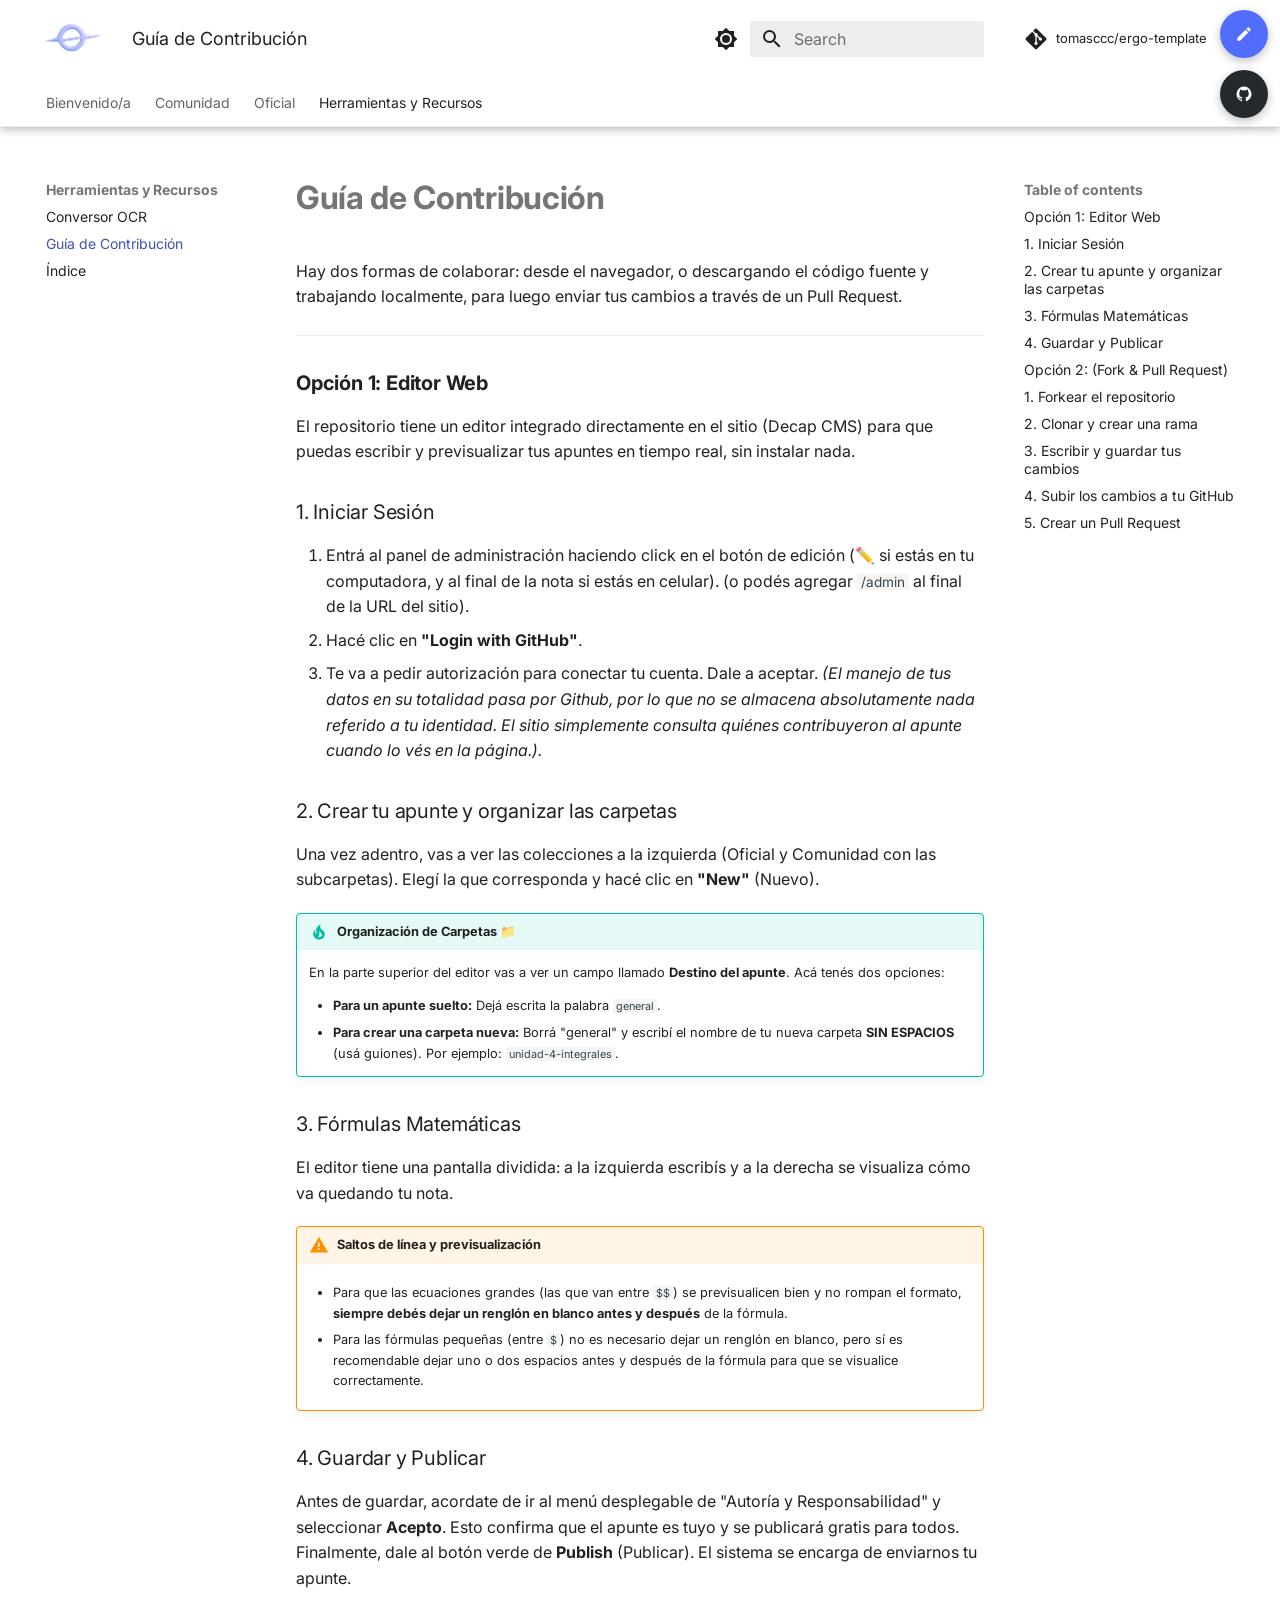
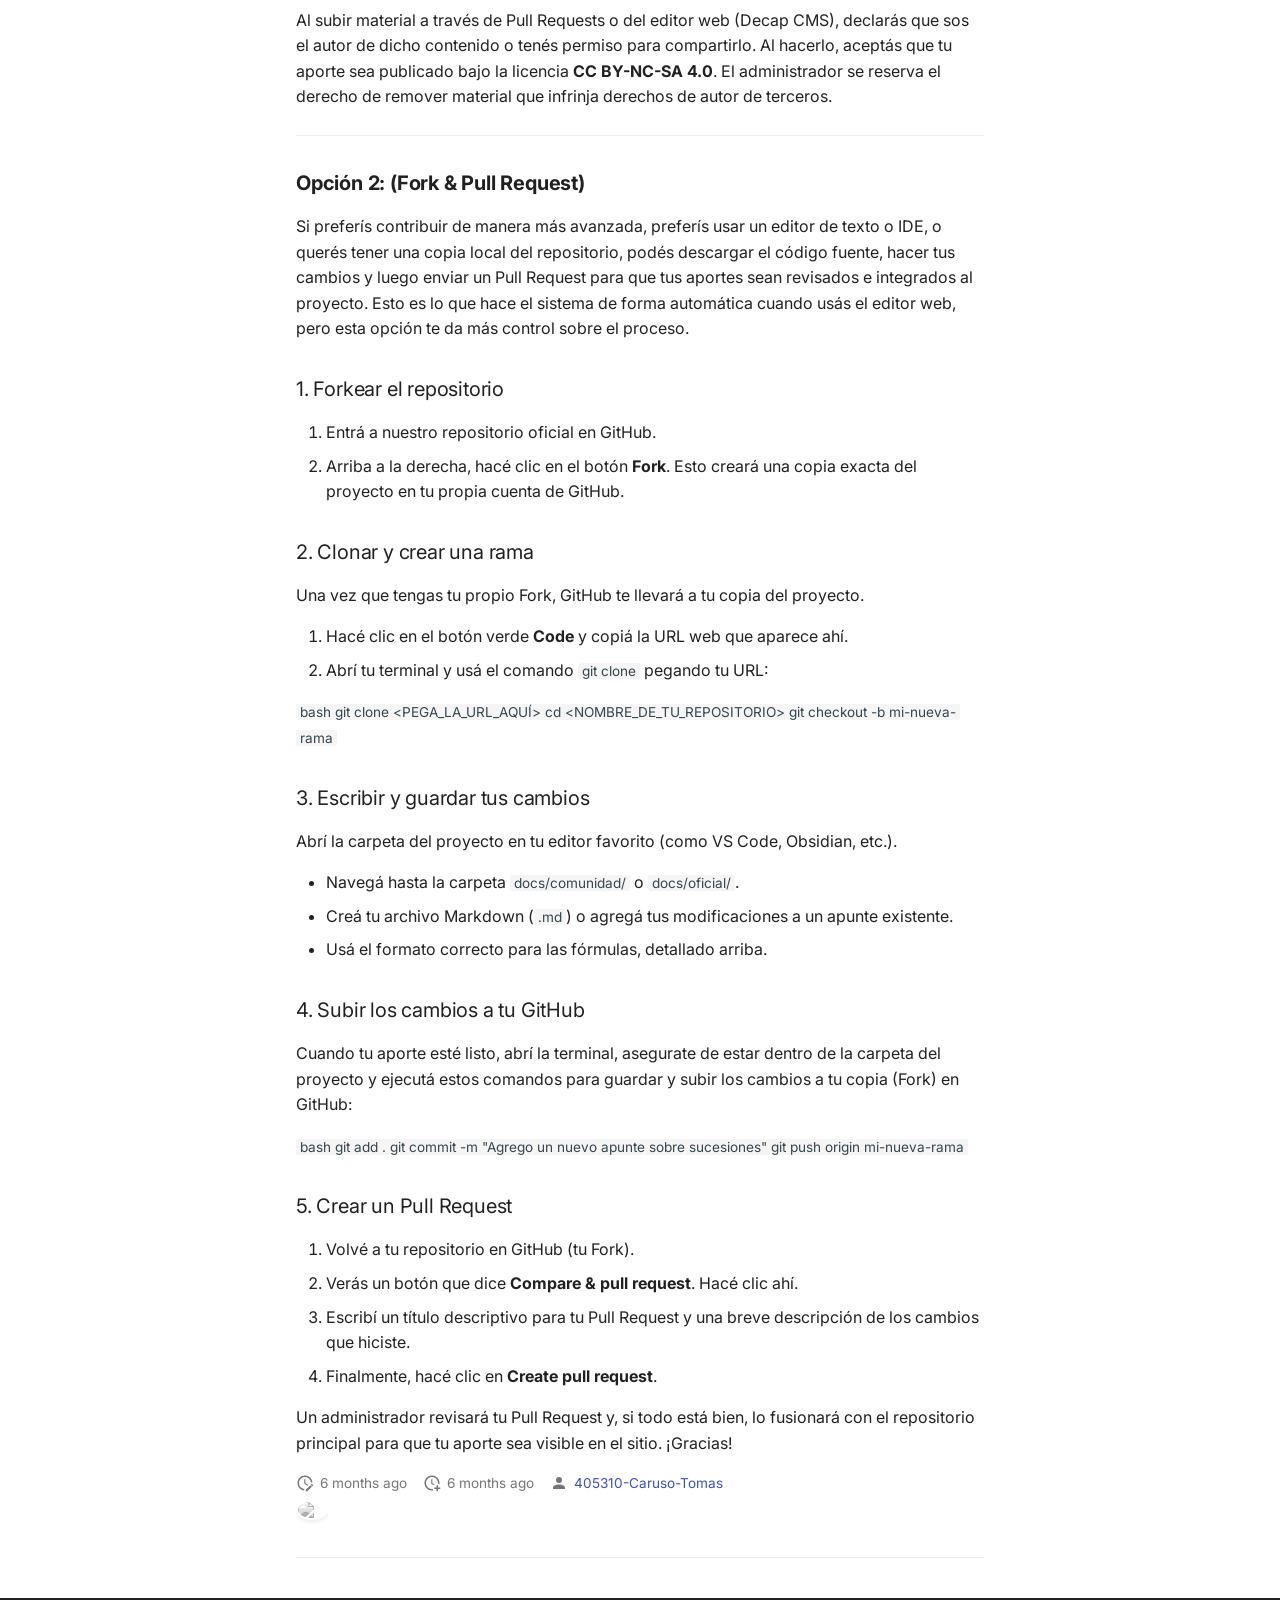
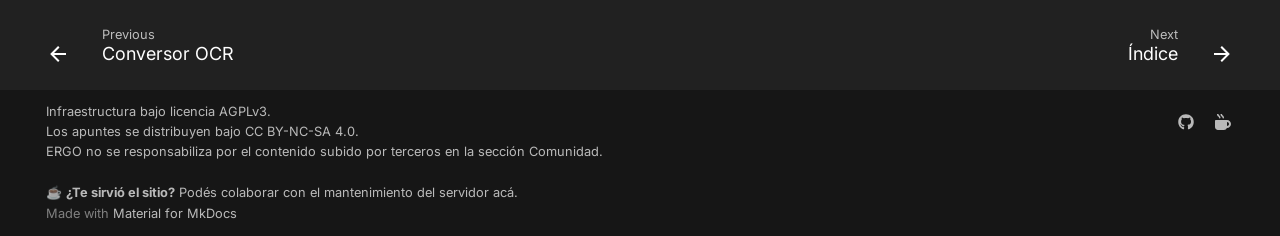
==== contribution-guide/index.html @ b160c149 "Initialize gh-pages" ====
<!doctype html>
<html lang="en" class="no-js">
  <head>
    
      <meta charset="utf-8">
      <meta name="viewport" content="width=device-width,initial-scale=1">
      
        <meta name="description" content="Sitio estático para notas colaborativas">
      
      
      
        <link rel="canonical" href="https://tomasccc.github.io/ergo-template/contribution-guide/">
      
      
        <link rel="prev" href="../ocr/">
      
      
        <link rel="next" href="../tags/">
      
      
        
      
      
      <link rel="icon" href="../assets/logo2.png">
      <meta name="generator" content="mkdocs-1.6.1, mkdocs-material-9.7.3">
    
    
      
        <title>Guía de Contribución - ERGO TEMPLATE</title>
      
    
    
      <link rel="stylesheet" href="../assets/stylesheets/main.484c7ddc.min.css">
      
        
        <link rel="stylesheet" href="../assets/stylesheets/palette.ab4e12ef.min.css">
      
      


    
    
      
    
    
      
        
        
        <link rel="preconnect" href="https://fonts.gstatic.com" crossorigin>
        <link rel="stylesheet" href="https://fonts.googleapis.com/css?family=Inter:300,300i,400,400i,700,700i%7CInter:400,400i,700,700i&display=fallback">
        <style>:root{--md-text-font:"Inter";--md-code-font:"Inter"}</style>
      
    
    
      <link rel="stylesheet" href="../css/timeago.css">
    
      <link rel="stylesheet" href="../stylesheets/extra.css">
    
    <script>__md_scope=new URL("..",location),__md_hash=e=>[...e].reduce(((e,_)=>(e<<5)-e+_.charCodeAt(0)),0),__md_get=(e,_=localStorage,t=__md_scope)=>JSON.parse(_.getItem(t.pathname+"."+e)),__md_set=(e,_,t=localStorage,a=__md_scope)=>{try{t.setItem(a.pathname+"."+e,JSON.stringify(_))}catch(e){}}</script>
    
      

    
    
  
<meta property="og:type" content="website" />
<meta property="og:title" content="Guía de Contribución - ERGO TEMPLATE" />
<meta property="og:description" content="Sitio estático para notas colaborativas" />
<meta property="og:image" content="https://tomasccc.github.io/ergo-template/assets/images/social/contribution-guide.png" />
<meta property="og:image:type" content="image/png" />
<meta property="og:image:width" content="1200" />
<meta property="og:image:height" content="630" />
<meta property="og:url" content="https://tomasccc.github.io/ergo-template/contribution-guide/" />
<meta property="twitter:card" content="summary_large_image" />
<meta property="twitter:title" content="Guía de Contribución - ERGO TEMPLATE" />
<meta property="twitter:description" content="Sitio estático para notas colaborativas" />
<meta property="twitter:image" content="https://tomasccc.github.io/ergo-template/assets/images/social/contribution-guide.png" />
</head>
  
  
    
    
      
    
    
    
    
    <body dir="ltr" data-md-color-scheme="default" data-md-color-primary="white" data-md-color-accent="indigo">
  
    
    <input class="md-toggle" data-md-toggle="drawer" type="checkbox" id="__drawer" autocomplete="off">
    <input class="md-toggle" data-md-toggle="search" type="checkbox" id="__search" autocomplete="off">
    <label class="md-overlay" for="__drawer"></label>
    <div data-md-component="skip">
      
        
        <a href="#guia-de-contribucion" class="md-skip">
          Skip to content
        </a>
      
    </div>
    <div data-md-component="announce">
      
    </div>
    
    
      

  

<header class="md-header md-header--shadow md-header--lifted" data-md-component="header">
  <nav class="md-header__inner md-grid" aria-label="Header">
    <a href=".." title="ERGO TEMPLATE" class="md-header__button md-logo" aria-label="ERGO TEMPLATE" data-md-component="logo">
      
  <img src="../assets/logo.png" alt="logo">

    </a>
    <label class="md-header__button md-icon" for="__drawer">
      
      <svg xmlns="http://www.w3.org/2000/svg" viewBox="0 0 24 24"><path d="M3 6h18v2H3zm0 5h18v2H3zm0 5h18v2H3z"/></svg>
    </label>
    <div class="md-header__title" data-md-component="header-title">
      <div class="md-header__ellipsis">
        <div class="md-header__topic">
          <span class="md-ellipsis">
            ERGO TEMPLATE
          </span>
        </div>
        <div class="md-header__topic" data-md-component="header-topic">
          <span class="md-ellipsis">
            
              Guía de Contribución
            
          </span>
        </div>
      </div>
    </div>
    
      
        <form class="md-header__option" data-md-component="palette">
  
    
    
    
    <input class="md-option" data-md-color-media="" data-md-color-scheme="default" data-md-color-primary="white" data-md-color-accent="indigo"  aria-label="Cambiar a modo oscuro"  type="radio" name="__palette" id="__palette_0">
    
      <label class="md-header__button md-icon" title="Cambiar a modo oscuro" for="__palette_1" hidden>
        <svg xmlns="http://www.w3.org/2000/svg" viewBox="0 0 24 24"><path d="M12 8a4 4 0 0 0-4 4 4 4 0 0 0 4 4 4 4 0 0 0 4-4 4 4 0 0 0-4-4m0 10a6 6 0 0 1-6-6 6 6 0 0 1 6-6 6 6 0 0 1 6 6 6 6 0 0 1-6 6m8-9.31V4h-4.69L12 .69 8.69 4H4v4.69L.69 12 4 15.31V20h4.69L12 23.31 15.31 20H20v-4.69L23.31 12z"/></svg>
      </label>
    
  
    
    
    
    <input class="md-option" data-md-color-media="" data-md-color-scheme="slate" data-md-color-primary="black" data-md-color-accent="light-green"  aria-label="Cambiar a modo claro"  type="radio" name="__palette" id="__palette_1">
    
      <label class="md-header__button md-icon" title="Cambiar a modo claro" for="__palette_0" hidden>
        <svg xmlns="http://www.w3.org/2000/svg" viewBox="0 0 24 24"><path d="M12 18c-.89 0-1.74-.2-2.5-.55C11.56 16.5 13 14.42 13 12s-1.44-4.5-3.5-5.45C10.26 6.2 11.11 6 12 6a6 6 0 0 1 6 6 6 6 0 0 1-6 6m8-9.31V4h-4.69L12 .69 8.69 4H4v4.69L.69 12 4 15.31V20h4.69L12 23.31 15.31 20H20v-4.69L23.31 12z"/></svg>
      </label>
    
  
</form>
      
    
    
      <script>var palette=__md_get("__palette");if(palette&&palette.color){if("(prefers-color-scheme)"===palette.color.media){var media=matchMedia("(prefers-color-scheme: light)"),input=document.querySelector(media.matches?"[data-md-color-media='(prefers-color-scheme: light)']":"[data-md-color-media='(prefers-color-scheme: dark)']");palette.color.media=input.getAttribute("data-md-color-media"),palette.color.scheme=input.getAttribute("data-md-color-scheme"),palette.color.primary=input.getAttribute("data-md-color-primary"),palette.color.accent=input.getAttribute("data-md-color-accent")}for(var[key,value]of Object.entries(palette.color))document.body.setAttribute("data-md-color-"+key,value)}</script>
    
    
    
      
      
        <label class="md-header__button md-icon" for="__search">
          
          <svg xmlns="http://www.w3.org/2000/svg" viewBox="0 0 24 24"><path d="M9.5 3A6.5 6.5 0 0 1 16 9.5c0 1.61-.59 3.09-1.56 4.23l.27.27h.79l5 5-1.5 1.5-5-5v-.79l-.27-.27A6.52 6.52 0 0 1 9.5 16 6.5 6.5 0 0 1 3 9.5 6.5 6.5 0 0 1 9.5 3m0 2C7 5 5 7 5 9.5S7 14 9.5 14 14 12 14 9.5 12 5 9.5 5"/></svg>
        </label>
        <div class="md-search" data-md-component="search" role="dialog">
  <label class="md-search__overlay" for="__search"></label>
  <div class="md-search__inner" role="search">
    <form class="md-search__form" name="search">
      <input type="text" class="md-search__input" name="query" aria-label="Search" placeholder="Search" autocapitalize="off" autocorrect="off" autocomplete="off" spellcheck="false" data-md-component="search-query" required>
      <label class="md-search__icon md-icon" for="__search">
        
        <svg xmlns="http://www.w3.org/2000/svg" viewBox="0 0 24 24"><path d="M9.5 3A6.5 6.5 0 0 1 16 9.5c0 1.61-.59 3.09-1.56 4.23l.27.27h.79l5 5-1.5 1.5-5-5v-.79l-.27-.27A6.52 6.52 0 0 1 9.5 16 6.5 6.5 0 0 1 3 9.5 6.5 6.5 0 0 1 9.5 3m0 2C7 5 5 7 5 9.5S7 14 9.5 14 14 12 14 9.5 12 5 9.5 5"/></svg>
        
        <svg xmlns="http://www.w3.org/2000/svg" viewBox="0 0 24 24"><path d="M20 11v2H8l5.5 5.5-1.42 1.42L4.16 12l7.92-7.92L13.5 5.5 8 11z"/></svg>
      </label>
      <nav class="md-search__options" aria-label="Search">
        
          <a href="javascript:void(0)" class="md-search__icon md-icon" title="Share" aria-label="Share" data-clipboard data-clipboard-text="" data-md-component="search-share" tabindex="-1">
            
            <svg xmlns="http://www.w3.org/2000/svg" viewBox="0 0 24 24"><path d="M18 16.08c-.76 0-1.44.3-1.96.77L8.91 12.7c.05-.23.09-.46.09-.7s-.04-.47-.09-.7l7.05-4.11c.54.5 1.25.81 2.04.81a3 3 0 0 0 3-3 3 3 0 0 0-3-3 3 3 0 0 0-3 3c0 .24.04.47.09.7L8.04 9.81C7.5 9.31 6.79 9 6 9a3 3 0 0 0-3 3 3 3 0 0 0 3 3c.79 0 1.5-.31 2.04-.81l7.12 4.15c-.05.21-.08.43-.08.66 0 1.61 1.31 2.91 2.92 2.91s2.92-1.3 2.92-2.91A2.92 2.92 0 0 0 18 16.08"/></svg>
          </a>
        
        <button type="reset" class="md-search__icon md-icon" title="Clear" aria-label="Clear" tabindex="-1">
          
          <svg xmlns="http://www.w3.org/2000/svg" viewBox="0 0 24 24"><path d="M19 6.41 17.59 5 12 10.59 6.41 5 5 6.41 10.59 12 5 17.59 6.41 19 12 13.41 17.59 19 19 17.59 13.41 12z"/></svg>
        </button>
      </nav>
      
        <div class="md-search__suggest" data-md-component="search-suggest"></div>
      
    </form>
    <div class="md-search__output">
      <div class="md-search__scrollwrap" tabindex="0" data-md-scrollfix>
        <div class="md-search-result" data-md-component="search-result">
          <div class="md-search-result__meta">
            Initializing search
          </div>
          <ol class="md-search-result__list" role="presentation"></ol>
        </div>
      </div>
    </div>
  </div>
</div>
      
    
    
      <div class="md-header__source">
        <a href="https://github.com/tomasccc/ergo-template" title="Go to repository" class="md-source" data-md-component="source">
  <div class="md-source__icon md-icon">
    
    <svg xmlns="http://www.w3.org/2000/svg" viewBox="0 0 448 512"><!--! Font Awesome Free 7.1.0 by @fontawesome - https://fontawesome.com License - https://fontawesome.com/license/free (Icons: CC BY 4.0, Fonts: SIL OFL 1.1, Code: MIT License) Copyright 2025 Fonticons, Inc.--><path d="M439.6 236.1 244 40.5c-5.4-5.5-12.8-8.5-20.4-8.5s-15 3-20.4 8.4L162.5 81l51.5 51.5c27.1-9.1 52.7 16.8 43.4 43.7l49.7 49.7c34.2-11.8 61.2 31 35.5 56.7-26.5 26.5-70.2-2.9-56-37.3L240.3 199v121.9c25.3 12.5 22.3 41.8 9.1 55-6.4 6.4-15.2 10.1-24.3 10.1s-17.8-3.6-24.3-10.1c-17.6-17.6-11.1-46.9 11.2-56v-123c-20.8-8.5-24.6-30.7-18.6-45L142.6 101 8.5 235.1C3 240.6 0 247.9 0 255.5s3 15 8.5 20.4l195.6 195.7c5.4 5.4 12.7 8.4 20.4 8.4s15-3 20.4-8.4l194.7-194.7c5.4-5.4 8.4-12.8 8.4-20.4s-3-15-8.4-20.4"/></svg>
  </div>
  <div class="md-source__repository">
    tomasccc/ergo-template
  </div>
</a>
      </div>
    
  </nav>
  
    
      
<nav class="md-tabs" aria-label="Tabs" data-md-component="tabs">
  <div class="md-grid">
    <ul class="md-tabs__list">
      
        
  
  
  
  
    <li class="md-tabs__item">
      <a href=".." class="md-tabs__link">
        
  
  
    
  
  Bienvenido/a

      </a>
    </li>
  

      
        
  
  
  
  
    
    
      <li class="md-tabs__item">
        <a href="../comunidad/hola/" class="md-tabs__link">
          
  
  
    
  
  Comunidad

        </a>
      </li>
    
  

      
        
  
  
  
  
    
    
      <li class="md-tabs__item">
        <a href="../oficial/hola/" class="md-tabs__link">
          
  
  
    
  
  Oficial

        </a>
      </li>
    
  

      
        
  
  
  
    
  
  
    
    
      <li class="md-tabs__item md-tabs__item--active">
        <a href="../ocr/" class="md-tabs__link">
          
  
  
    
  
  Herramientas y Recursos

        </a>
      </li>
    
  

      
    </ul>
  </div>
</nav>
    
  
</header>
    
    <div class="md-container" data-md-component="container">
      
      
        
      
      <main class="md-main" data-md-component="main">
        <div class="md-main__inner md-grid">
          
            
              
              <div class="md-sidebar md-sidebar--primary" data-md-component="sidebar" data-md-type="navigation" >
                <div class="md-sidebar__scrollwrap">
                  <div class="md-sidebar__inner">
                    


  


<nav class="md-nav md-nav--primary md-nav--lifted" aria-label="Navigation" data-md-level="0">
  <label class="md-nav__title" for="__drawer">
    <a href=".." title="ERGO TEMPLATE" class="md-nav__button md-logo" aria-label="ERGO TEMPLATE" data-md-component="logo">
      
  <img src="../assets/logo.png" alt="logo">

    </a>
    ERGO TEMPLATE
  </label>
  
    <div class="md-nav__source">
      <a href="https://github.com/tomasccc/ergo-template" title="Go to repository" class="md-source" data-md-component="source">
  <div class="md-source__icon md-icon">
    
    <svg xmlns="http://www.w3.org/2000/svg" viewBox="0 0 448 512"><!--! Font Awesome Free 7.1.0 by @fontawesome - https://fontawesome.com License - https://fontawesome.com/license/free (Icons: CC BY 4.0, Fonts: SIL OFL 1.1, Code: MIT License) Copyright 2025 Fonticons, Inc.--><path d="M439.6 236.1 244 40.5c-5.4-5.5-12.8-8.5-20.4-8.5s-15 3-20.4 8.4L162.5 81l51.5 51.5c27.1-9.1 52.7 16.8 43.4 43.7l49.7 49.7c34.2-11.8 61.2 31 35.5 56.7-26.5 26.5-70.2-2.9-56-37.3L240.3 199v121.9c25.3 12.5 22.3 41.8 9.1 55-6.4 6.4-15.2 10.1-24.3 10.1s-17.8-3.6-24.3-10.1c-17.6-17.6-11.1-46.9 11.2-56v-123c-20.8-8.5-24.6-30.7-18.6-45L142.6 101 8.5 235.1C3 240.6 0 247.9 0 255.5s3 15 8.5 20.4l195.6 195.7c5.4 5.4 12.7 8.4 20.4 8.4s15-3 20.4-8.4l194.7-194.7c5.4-5.4 8.4-12.8 8.4-20.4s-3-15-8.4-20.4"/></svg>
  </div>
  <div class="md-source__repository">
    tomasccc/ergo-template
  </div>
</a>
    </div>
  
  <ul class="md-nav__list" data-md-scrollfix>
    
      
      
  
  
  
  
    <li class="md-nav__item">
      <a href=".." class="md-nav__link">
        
  
  
  <span class="md-ellipsis">
    
  
    Bienvenido/a
  

    
  </span>
  
  

      </a>
    </li>
  

    
      
      
  
  
  
  
    
    
      
        
      
    
    
    
      
      
        
      
    
    
    <li class="md-nav__item md-nav__item--nested">
      
        
        
        <input class="md-nav__toggle md-toggle " type="checkbox" id="__nav_2" >
        
          
          <label class="md-nav__link" for="__nav_2" id="__nav_2_label" tabindex="0">
            
  
  
  <span class="md-ellipsis">
    
  
    Comunidad
  

    
  </span>
  
  

            <span class="md-nav__icon md-icon"></span>
          </label>
        
        <nav class="md-nav" data-md-level="1" aria-labelledby="__nav_2_label" aria-expanded="false">
          <label class="md-nav__title" for="__nav_2">
            <span class="md-nav__icon md-icon"></span>
            
  
    Comunidad
  

          </label>
          <ul class="md-nav__list" data-md-scrollfix>
            
              
                
  
  
  
  
    <li class="md-nav__item">
      <a href="../comunidad/hola/" class="md-nav__link">
        
  
  
  <span class="md-ellipsis">
    
  
    hola
  

    
  </span>
  
  

      </a>
    </li>
  

              
            
          </ul>
        </nav>
      
    </li>
  

    
      
      
  
  
  
  
    
    
      
        
      
    
    
    
      
      
        
      
    
    
    <li class="md-nav__item md-nav__item--nested">
      
        
        
        <input class="md-nav__toggle md-toggle " type="checkbox" id="__nav_3" >
        
          
          <label class="md-nav__link" for="__nav_3" id="__nav_3_label" tabindex="0">
            
  
  
  <span class="md-ellipsis">
    
  
    Oficial
  

    
  </span>
  
  

            <span class="md-nav__icon md-icon"></span>
          </label>
        
        <nav class="md-nav" data-md-level="1" aria-labelledby="__nav_3_label" aria-expanded="false">
          <label class="md-nav__title" for="__nav_3">
            <span class="md-nav__icon md-icon"></span>
            
  
    Oficial
  

          </label>
          <ul class="md-nav__list" data-md-scrollfix>
            
              
                
  
  
  
  
    <li class="md-nav__item">
      <a href="../oficial/hola/" class="md-nav__link">
        
  
  
  <span class="md-ellipsis">
    
  
    Hola
  

    
  </span>
  
  

      </a>
    </li>
  

              
            
          </ul>
        </nav>
      
    </li>
  

    
      
      
  
  
    
  
  
  
    
    
      
        
      
        
      
        
      
    
    
    
      
        
        
      
      
        
      
    
    
    <li class="md-nav__item md-nav__item--active md-nav__item--section md-nav__item--nested">
      
        
        
        <input class="md-nav__toggle md-toggle " type="checkbox" id="__nav_4" checked>
        
          
          <label class="md-nav__link" for="__nav_4" id="__nav_4_label" tabindex="">
            
  
  
  <span class="md-ellipsis">
    
  
    Herramientas y Recursos
  

    
  </span>
  
  

            <span class="md-nav__icon md-icon"></span>
          </label>
        
        <nav class="md-nav" data-md-level="1" aria-labelledby="__nav_4_label" aria-expanded="true">
          <label class="md-nav__title" for="__nav_4">
            <span class="md-nav__icon md-icon"></span>
            
  
    Herramientas y Recursos
  

          </label>
          <ul class="md-nav__list" data-md-scrollfix>
            
              
                
  
  
  
  
    <li class="md-nav__item">
      <a href="../ocr/" class="md-nav__link">
        
  
  
  <span class="md-ellipsis">
    
  
    Conversor OCR
  

    
  </span>
  
  

      </a>
    </li>
  

              
            
              
                
  
  
    
  
  
  
    <li class="md-nav__item md-nav__item--active">
      
      <input class="md-nav__toggle md-toggle" type="checkbox" id="__toc">
      
      
        
      
      
        <label class="md-nav__link md-nav__link--active" for="__toc">
          
  
  
  <span class="md-ellipsis">
    
  
    Guía de Contribución
  

    
  </span>
  
  

          <span class="md-nav__icon md-icon"></span>
        </label>
      
      <a href="./" class="md-nav__link md-nav__link--active">
        
  
  
  <span class="md-ellipsis">
    
  
    Guía de Contribución
  

    
  </span>
  
  

      </a>
      
        

<nav class="md-nav md-nav--secondary" aria-label="Table of contents">
  
  
  
    
  
  
    <label class="md-nav__title" for="__toc">
      <span class="md-nav__icon md-icon"></span>
      Table of contents
    </label>
    <ul class="md-nav__list" data-md-component="toc" data-md-scrollfix>
      
        <li class="md-nav__item">
  <a href="#opcion-1-editor-web" class="md-nav__link">
    <span class="md-ellipsis">
      
        Opción 1: Editor Web
      
    </span>
  </a>
  
</li>
      
        <li class="md-nav__item">
  <a href="#1-iniciar-sesion" class="md-nav__link">
    <span class="md-ellipsis">
      
        1. Iniciar Sesión
      
    </span>
  </a>
  
</li>
      
        <li class="md-nav__item">
  <a href="#2-crear-tu-apunte-y-organizar-las-carpetas" class="md-nav__link">
    <span class="md-ellipsis">
      
        2. Crear tu apunte y organizar las carpetas
      
    </span>
  </a>
  
</li>
      
        <li class="md-nav__item">
  <a href="#3-formulas-matematicas" class="md-nav__link">
    <span class="md-ellipsis">
      
        3. Fórmulas Matemáticas
      
    </span>
  </a>
  
</li>
      
        <li class="md-nav__item">
  <a href="#4-guardar-y-publicar" class="md-nav__link">
    <span class="md-ellipsis">
      
        4. Guardar y Publicar
      
    </span>
  </a>
  
</li>
      
        <li class="md-nav__item">
  <a href="#opcion-2-fork-pull-request" class="md-nav__link">
    <span class="md-ellipsis">
      
        Opción 2: (Fork &amp; Pull Request)
      
    </span>
  </a>
  
</li>
      
        <li class="md-nav__item">
  <a href="#1-forkear-el-repositorio" class="md-nav__link">
    <span class="md-ellipsis">
      
        1. Forkear el repositorio
      
    </span>
  </a>
  
</li>
      
        <li class="md-nav__item">
  <a href="#2-clonar-y-crear-una-rama" class="md-nav__link">
    <span class="md-ellipsis">
      
        2. Clonar y crear una rama
      
    </span>
  </a>
  
</li>
      
        <li class="md-nav__item">
  <a href="#3-escribir-y-guardar-tus-cambios" class="md-nav__link">
    <span class="md-ellipsis">
      
        3. Escribir y guardar tus cambios
      
    </span>
  </a>
  
</li>
      
        <li class="md-nav__item">
  <a href="#4-subir-los-cambios-a-tu-github" class="md-nav__link">
    <span class="md-ellipsis">
      
        4. Subir los cambios a tu GitHub
      
    </span>
  </a>
  
</li>
      
        <li class="md-nav__item">
  <a href="#5-crear-un-pull-request" class="md-nav__link">
    <span class="md-ellipsis">
      
        5. Crear un Pull Request
      
    </span>
  </a>
  
</li>
      
    </ul>
  
</nav>
      
    </li>
  

              
            
              
                
  
  
  
  
    <li class="md-nav__item">
      <a href="../tags/" class="md-nav__link">
        
  
  
  <span class="md-ellipsis">
    
  
    Índice
  

    
  </span>
  
  

      </a>
    </li>
  

              
            
          </ul>
        </nav>
      
    </li>
  

    
  </ul>
</nav>
                  </div>
                </div>
              </div>
            
            
              
              <div class="md-sidebar md-sidebar--secondary" data-md-component="sidebar" data-md-type="toc" >
                <div class="md-sidebar__scrollwrap">
                  <div class="md-sidebar__inner">
                    

<nav class="md-nav md-nav--secondary" aria-label="Table of contents">
  
  
  
    
  
  
    <label class="md-nav__title" for="__toc">
      <span class="md-nav__icon md-icon"></span>
      Table of contents
    </label>
    <ul class="md-nav__list" data-md-component="toc" data-md-scrollfix>
      
        <li class="md-nav__item">
  <a href="#opcion-1-editor-web" class="md-nav__link">
    <span class="md-ellipsis">
      
        Opción 1: Editor Web
      
    </span>
  </a>
  
</li>
      
        <li class="md-nav__item">
  <a href="#1-iniciar-sesion" class="md-nav__link">
    <span class="md-ellipsis">
      
        1. Iniciar Sesión
      
    </span>
  </a>
  
</li>
      
        <li class="md-nav__item">
  <a href="#2-crear-tu-apunte-y-organizar-las-carpetas" class="md-nav__link">
    <span class="md-ellipsis">
      
        2. Crear tu apunte y organizar las carpetas
      
    </span>
  </a>
  
</li>
      
        <li class="md-nav__item">
  <a href="#3-formulas-matematicas" class="md-nav__link">
    <span class="md-ellipsis">
      
        3. Fórmulas Matemáticas
      
    </span>
  </a>
  
</li>
      
        <li class="md-nav__item">
  <a href="#4-guardar-y-publicar" class="md-nav__link">
    <span class="md-ellipsis">
      
        4. Guardar y Publicar
      
    </span>
  </a>
  
</li>
      
        <li class="md-nav__item">
  <a href="#opcion-2-fork-pull-request" class="md-nav__link">
    <span class="md-ellipsis">
      
        Opción 2: (Fork &amp; Pull Request)
      
    </span>
  </a>
  
</li>
      
        <li class="md-nav__item">
  <a href="#1-forkear-el-repositorio" class="md-nav__link">
    <span class="md-ellipsis">
      
        1. Forkear el repositorio
      
    </span>
  </a>
  
</li>
      
        <li class="md-nav__item">
  <a href="#2-clonar-y-crear-una-rama" class="md-nav__link">
    <span class="md-ellipsis">
      
        2. Clonar y crear una rama
      
    </span>
  </a>
  
</li>
      
        <li class="md-nav__item">
  <a href="#3-escribir-y-guardar-tus-cambios" class="md-nav__link">
    <span class="md-ellipsis">
      
        3. Escribir y guardar tus cambios
      
    </span>
  </a>
  
</li>
      
        <li class="md-nav__item">
  <a href="#4-subir-los-cambios-a-tu-github" class="md-nav__link">
    <span class="md-ellipsis">
      
        4. Subir los cambios a tu GitHub
      
    </span>
  </a>
  
</li>
      
        <li class="md-nav__item">
  <a href="#5-crear-un-pull-request" class="md-nav__link">
    <span class="md-ellipsis">
      
        5. Crear un Pull Request
      
    </span>
  </a>
  
</li>
      
    </ul>
  
</nav>
                  </div>
                </div>
              </div>
            
          
          
            <div class="md-content" data-md-component="content">
              
              <article class="md-content__inner md-typeset">
                

                  


  
  


<h1 id="guia-de-contribucion"><strong>Guía de Contribución</strong><a class="headerlink" href="#guia-de-contribucion" title="Permanent link">&para;</a></h1>
<p>Hay dos formas de colaborar: desde el navegador, o descargando el código fuente y trabajando localmente, para luego enviar tus cambios a través de un Pull Request.</p>
<hr />
<h3 id="opcion-1-editor-web"><strong>Opción 1: Editor Web</strong><a class="headerlink" href="#opcion-1-editor-web" title="Permanent link">&para;</a></h3>
<p>El repositorio tiene un editor integrado directamente en el sitio (Decap CMS) para que puedas escribir y previsualizar tus apuntes en tiempo real, sin instalar nada.</p>
<h3 id="1-iniciar-sesion">1. Iniciar Sesión<a class="headerlink" href="#1-iniciar-sesion" title="Permanent link">&para;</a></h3>
<ol>
<li>Entrá al panel de administración haciendo click en el botón de edición (✏️ si estás en tu computadora, y al final de la nota si estás en celular). (o podés agregar <code>/admin</code> al final de la URL del sitio).</li>
<li>Hacé clic en <strong>"Login with GitHub"</strong>. </li>
<li>Te va a pedir autorización para conectar tu cuenta. Dale a aceptar. <em>(El manejo de tus datos en su totalidad pasa por Github, por lo que no se almacena absolutamente nada referido a tu identidad. El sitio simplemente consulta quiénes contribuyeron al apunte cuando lo vés en la página.).</em></li>
</ol>
<h3 id="2-crear-tu-apunte-y-organizar-las-carpetas">2. Crear tu apunte y organizar las carpetas<a class="headerlink" href="#2-crear-tu-apunte-y-organizar-las-carpetas" title="Permanent link">&para;</a></h3>
<p>Una vez adentro, vas a ver las colecciones a la izquierda (Oficial y Comunidad con las subcarpetas). Elegí la que corresponda y hacé clic en <strong>"New"</strong> (Nuevo).</p>
<div class="admonition tip">
<p class="admonition-title">Organización de Carpetas 📁</p>
<p>En la parte superior del editor vas a ver un campo llamado <strong>Destino del apunte</strong>. Acá tenés dos opciones:</p>
<ul>
<li><strong>Para un apunte suelto:</strong> Dejá escrita la palabra <code>general</code>.</li>
<li><strong>Para crear una carpeta nueva:</strong> Borrá "general" y escribí el nombre de tu nueva carpeta <strong>SIN ESPACIOS</strong> (usá guiones). Por ejemplo: <code>unidad-4-integrales</code>.</li>
</ul>
</div>
<h3 id="3-formulas-matematicas">3. Fórmulas Matemáticas<a class="headerlink" href="#3-formulas-matematicas" title="Permanent link">&para;</a></h3>
<p>El editor tiene una pantalla dividida: a la izquierda escribís y a la derecha se visualiza cómo va quedando tu nota. </p>
<div class="admonition warning">
<p class="admonition-title">Saltos de línea y previsualización</p>
<ul>
<li>
<p>Para que las ecuaciones grandes (las que van entre <code>$$</code>) se previsualicen bien y no rompan el formato, <strong>siempre debés dejar un renglón en blanco antes y después</strong> de la fórmula.</p>
</li>
<li>
<p>Para las fórmulas pequeñas (entre <code>$</code>) no es necesario dejar un renglón en blanco, pero sí es recomendable dejar uno o dos espacios antes y después de la fórmula para que se visualice correctamente.</p>
</li>
</ul>
</div>
<h3 id="4-guardar-y-publicar">4. Guardar y Publicar<a class="headerlink" href="#4-guardar-y-publicar" title="Permanent link">&para;</a></h3>
<p>Antes de guardar, acordate de ir al menú desplegable de "Autoría y Responsabilidad" y seleccionar <strong>Acepto</strong>. Esto confirma que el apunte es tuyo y se publicará gratis para todos. Finalmente, dale al botón verde de <strong>Publish</strong> (Publicar). El sistema se encarga de enviarnos tu apunte.</p>
<p>Al subir material a través de Pull Requests o del editor web (Decap CMS), declarás que sos el autor de dicho contenido o tenés permiso para compartirlo. Al hacerlo, aceptás que tu aporte sea publicado bajo la licencia <strong>CC BY-NC-SA 4.0</strong>. El administrador se reserva el derecho de remover material que infrinja derechos de autor de terceros.</p>
<hr />
<h3 id="opcion-2-fork-pull-request"><strong>Opción 2: (Fork &amp; Pull Request)</strong><a class="headerlink" href="#opcion-2-fork-pull-request" title="Permanent link">&para;</a></h3>
<p>Si preferís contribuir de manera más avanzada, preferís usar un editor de texto o IDE, o querés tener una copia local del repositorio, podés descargar el código fuente, hacer tus cambios y luego enviar un Pull Request para que tus aportes sean revisados e integrados al proyecto. Esto es lo que hace el sistema de forma automática cuando usás el editor web, pero esta opción te da más control sobre el proceso.</p>
<h3 id="1-forkear-el-repositorio">1. Forkear el repositorio<a class="headerlink" href="#1-forkear-el-repositorio" title="Permanent link">&para;</a></h3>
<ol>
<li>Entrá a nuestro repositorio oficial en GitHub.</li>
<li>Arriba a la derecha, hacé clic en el botón <strong>Fork</strong>. Esto creará una copia exacta del proyecto en tu propia cuenta de GitHub.</li>
</ol>
<h3 id="2-clonar-y-crear-una-rama">2. Clonar y crear una rama<a class="headerlink" href="#2-clonar-y-crear-una-rama" title="Permanent link">&para;</a></h3>
<p>Una vez que tengas tu propio Fork, GitHub te llevará a tu copia del proyecto. </p>
<ol>
<li>Hacé clic en el botón verde <strong>Code</strong> y copiá la URL web que aparece ahí.</li>
<li>Abrí tu terminal y usá el comando <code>git clone</code> pegando tu URL:</li>
</ol>
<p><code>bash
git clone &lt;PEGA_LA_URL_AQUÍ&gt;
cd &lt;NOMBRE_DE_TU_REPOSITORIO&gt;
git checkout -b mi-nueva-rama</code></p>
<h3 id="3-escribir-y-guardar-tus-cambios">3. Escribir y guardar tus cambios<a class="headerlink" href="#3-escribir-y-guardar-tus-cambios" title="Permanent link">&para;</a></h3>
<p>Abrí la carpeta del proyecto en tu editor favorito (como VS Code, Obsidian, etc.).</p>
<ul>
<li>Navegá hasta la carpeta <code>docs/comunidad/</code> o <code>docs/oficial/</code>.</li>
<li>Creá tu archivo Markdown (<code>.md</code>) o agregá tus modificaciones a un apunte existente.</li>
<li>Usá el formato correcto para las fórmulas, detallado arriba.</li>
</ul>
<h3 id="4-subir-los-cambios-a-tu-github">4. Subir los cambios a tu GitHub<a class="headerlink" href="#4-subir-los-cambios-a-tu-github" title="Permanent link">&para;</a></h3>
<p>Cuando tu aporte esté listo, abrí la terminal, asegurate de estar dentro de la carpeta del proyecto y ejecutá estos comandos para guardar y subir los cambios a tu copia (Fork) en GitHub:</p>
<p><code>bash
git add .
git commit -m "Agrego un nuevo apunte sobre sucesiones"
git push origin mi-nueva-rama</code></p>
<h3 id="5-crear-un-pull-request">5. Crear un Pull Request<a class="headerlink" href="#5-crear-un-pull-request" title="Permanent link">&para;</a></h3>
<ol>
<li>Volvé a tu repositorio en GitHub (tu Fork).</li>
<li>Verás un botón que dice <strong>Compare &amp; pull request</strong>. Hacé clic ahí.</li>
<li>Escribí un título descriptivo para tu Pull Request y una breve descripción de los cambios que hiciste.</li>
<li>Finalmente, hacé clic en <strong>Create pull request</strong>.</li>
</ol>
<p>Un administrador revisará tu Pull Request y, si todo está bien, lo fusionará con el repositorio principal para que tu aporte sea visible en el sitio. ¡Gracias!</p>







  
    
  
  
    
  


  <aside class="md-source-file">
    
      
  <span class="md-source-file__fact">
    <span class="md-icon" title="Last update">
      <svg xmlns="http://www.w3.org/2000/svg" viewBox="0 0 24 24"><path d="M21 13.1c-.1 0-.3.1-.4.2l-1 1 2.1 2.1 1-1c.2-.2.2-.6 0-.8l-1.3-1.3c-.1-.1-.2-.2-.4-.2m-1.9 1.8-6.1 6V23h2.1l6.1-6.1zM12.5 7v5.2l4 2.4-1 1L11 13V7zM11 21.9c-5.1-.5-9-4.8-9-9.9C2 6.5 6.5 2 12 2c5.3 0 9.6 4.1 10 9.3-.3-.1-.6-.2-1-.2s-.7.1-1 .2C19.6 7.2 16.2 4 12 4c-4.4 0-8 3.6-8 8 0 4.1 3.1 7.5 7.1 7.9l-.1.2z"/></svg>
    </span>
    <span class="git-revision-date-localized-plugin git-revision-date-localized-plugin-timeago" title="May 16, 2026 00:31:44 UTC"><span class="timeago" datetime="2026-05-16T00:31:44+00:00" locale="en"></span></span><span class="git-revision-date-localized-plugin git-revision-date-localized-plugin-iso_date" title="May 16, 2026 00:31:44 UTC">2026-05-16</span>
  </span>

    
    
      
  <span class="md-source-file__fact">
    <span class="md-icon" title="Created">
      <svg xmlns="http://www.w3.org/2000/svg" viewBox="0 0 24 24"><path d="M14.47 15.08 11 13V7h1.5v5.25l3.08 1.83c-.41.28-.79.62-1.11 1m-1.39 4.84c-.36.05-.71.08-1.08.08-4.42 0-8-3.58-8-8s3.58-8 8-8 8 3.58 8 8c0 .37-.03.72-.08 1.08.69.1 1.33.32 1.92.64.1-.56.16-1.13.16-1.72 0-5.5-4.5-10-10-10S2 6.5 2 12s4.47 10 10 10c.59 0 1.16-.06 1.72-.16-.32-.59-.54-1.23-.64-1.92M18 15v3h-3v2h3v3h2v-3h3v-2h-3v-3z"/></svg>
    </span>
    <span class="git-revision-date-localized-plugin git-revision-date-localized-plugin-timeago" title="May 16, 2026 00:31:44 UTC"><span class="timeago" datetime="2026-05-16T00:31:44+00:00" locale="en"></span></span><span class="git-revision-date-localized-plugin git-revision-date-localized-plugin-iso_date" title="May 16, 2026 00:31:44 UTC">2026-05-16</span>
  </span>

    
    
      
  
  <span class="md-source-file__fact">
    <span class="md-icon" title="Contributors">
      
        <svg xmlns="http://www.w3.org/2000/svg" viewBox="0 0 24 24"><path d="M12 4a4 4 0 0 1 4 4 4 4 0 0 1-4 4 4 4 0 0 1-4-4 4 4 0 0 1 4-4m0 10c4.42 0 8 1.79 8 4v2H4v-2c0-2.21 3.58-4 8-4"/></svg>
      
    </span>
    <nav>
      
        <a href="mailto:405310@tecnicatura.frc.utn.edu.ar">405310-Caruso-Tomas</a>
    </nav>
  </span>

    
    
      
  <span class="md-source-file__fact">
    
      
  <span class="md-icon" title="Contributors">
    <svg xmlns="http://www.w3.org/2000/svg" viewBox="0 0 24 24"><path d="M12 2A10 10 0 0 0 2 12c0 4.42 2.87 8.17 6.84 9.5.5.08.66-.23.66-.5v-1.69c-2.77.6-3.36-1.34-3.36-1.34-.46-1.16-1.11-1.47-1.11-1.47-.91-.62.07-.6.07-.6 1 .07 1.53 1.03 1.53 1.03.87 1.52 2.34 1.07 2.91.83.09-.65.35-1.09.63-1.34-2.22-.25-4.55-1.11-4.55-4.92 0-1.11.38-2 1.03-2.71-.1-.25-.45-1.29.1-2.64 0 0 .84-.27 2.75 1.02.79-.22 1.65-.33 2.5-.33s1.71.11 2.5.33c1.91-1.29 2.75-1.02 2.75-1.02.55 1.35.2 2.39.1 2.64.65.71 1.03 1.6 1.03 2.71 0 3.82-2.34 4.66-4.57 4.91.36.31.69.92.69 1.85V21c0 .27.16.59.67.5C19.14 20.16 22 16.42 22 12A10 10 0 0 0 12 2"/></svg>
  </span>
  <span>GitHub</span>

    
    <nav>
      
        <a href="https://github.com/tomasccc" class="md-author" title="@tomasccc">
          
          <img src="https://avatars.githubusercontent.com/u/143461944?v=4&size=72" alt="tomasccc">
        </a>
      
      
      
    </nav>
  </span>

    
  </aside>





                

<div class="famaf-floating-buttons">
  <a href="../admin/" 
     title="Mejorar con Decap CMS"
     class="famaf-btn-flotante decap-btn"
     target="_blank"
     rel="noopener">
    <span class="twemoji">
      <svg xmlns="http://www.w3.org/2000/svg" viewBox="0 0 24 24"><path d="M20.71,7.04C21.1,6.65 21.1,6 20.71,5.63L18.37,3.29C18,2.9 17.35,2.9 16.96,3.29L15.12,5.12L18.87,8.87M3,17.25V21H6.75L17.81,9.93L14.06,6.18L3,17.25Z"/></svg>
    </span>
  </a>

  <a href="https://github.com/tomasccc/ergo-template/edit/main/docs/contribution-guide.md" 
     title="Editar en GitHub"
     class="famaf-btn-flotante github-btn"
     target="_blank"
     rel="noopener">
    <span class="twemoji">
      <svg xmlns="http://www.w3.org/2000/svg" viewBox="0 0 24 24"><path d="M12,2A10,10 0 0,0 2,12C2,16.42 4.87,20.17 8.84,21.5C9.34,21.58 9.5,21.27 9.5,21C9.5,20.77 9.5,20.14 9.5,19.31C6.73,19.91 6.14,17.97 6.14,17.97C5.68,16.81 5.03,16.5 5.03,16.5C4.12,15.88 5.1,15.9 5.1,15.9C6.1,15.97 6.63,16.93 6.63,16.93C7.5,18.45 8.97,18 9.54,17.76C9.63,17.11 9.89,16.67 10.17,16.42C7.95,16.17 5.62,15.31 5.62,11.5C5.62,10.39 6,9.5 6.65,8.79C6.55,8.54 6.2,7.5 6.75,6.15C6.75,6.15 7.59,5.88 9.5,7.17C10.29,6.95 11.15,6.84 12,6.84C12.85,6.84 13.71,6.95 14.5,7.17C16.41,5.88 17.25,6.15 17.25,6.15C17.8,7.5 17.45,8.54 17.35,8.79C18,9.5 18.38,10.39 18.38,11.5C18.38,15.32 16.04,16.16 13.81,16.41C14.17,16.72 14.5,17.33 14.5,18.26C14.5,19.6 14.5,20.68 14.5,21C14.5,21.27 14.66,21.59 15.17,21.5C19.14,20.16 22,16.42 22,12A10,10 0 0,0 12,2Z"/></svg>
    </span>
  </a>
</div>

<div class="famaf-inline-buttons">
  <a href="../admin/" class="famaf-btn-inline decap-btn-inline" target="_blank" rel="noopener">
    <svg xmlns="http://www.w3.org/2000/svg" viewBox="0 0 24 24"><path d="M20.71,7.04C21.1,6.65 21.1,6 20.71,5.63L18.37,3.29C18,2.9 17.35,2.9 16.96,3.29L15.12,5.12L18.87,8.87M3,17.25V21H6.75L17.81,9.93L14.06,6.18L3,17.25Z"/></svg>
    Editar con editor web (Decap CMS)
  </a>
  <a href="https://github.com/tomasccc/ergo-template/edit/main/docs/contribution-guide.md" class="famaf-btn-inline github-btn-inline" target="_blank" rel="noopener">
    <svg xmlns="http://www.w3.org/2000/svg" viewBox="0 0 24 24"><path d="M12,2A10,10 0 0,0 2,12C2,16.42 4.87,20.17 8.84,21.5C9.34,21.58 9.5,21.27 9.5,21C9.5,20.77 9.5,20.14 9.5,19.31C6.73,19.91 6.14,17.97 6.14,17.97C5.68,16.81 5.03,16.5 5.03,16.5C4.12,15.88 5.1,15.9 5.1,15.9C6.1,15.97 6.63,16.93 6.63,16.93C7.5,18.45 8.97,18 9.54,17.76C9.63,17.11 9.89,16.67 10.17,16.42C7.95,16.17 5.62,15.31 5.62,11.5C5.62,10.39 6,9.5 6.65,8.79C6.55,8.54 6.2,7.5 6.75,6.15C6.75,6.15 7.59,5.88 9.5,7.17C10.29,6.95 11.15,6.84 12,6.84C12.85,6.84 13.71,6.95 14.5,7.17C16.41,5.88 17.25,6.15 17.25,6.15C17.8,7.5 17.45,8.54 17.35,8.79C18,9.5 18.38,10.39 18.38,11.5C18.38,15.32 16.04,16.16 13.81,16.41C14.17,16.72 14.5,17.33 14.5,18.26C14.5,19.6 14.5,20.68 14.5,21C14.5,21.27 14.66,21.59 15.17,21.5C19.14,20.16 22,16.42 22,12A10,10 0 0,0 12,2Z"/></svg>
    Editar en GitHub
  </a>
</div>

<hr>
<h2 id="__comments"></h2>
<div id="giscus-container">
  
  <script src="https://giscus.app/client.js"
        data-repo="tomasccc/ergo-template"
        data-repo-id="R_kgDOPuzt5g"
        data-category="Announcements"
        data-category-id="DIC_kwDOPuzt5s4C3jEL"
        data-mapping="title"
        data-strict="0"
        data-reactions-enabled="1"
        data-emit-metadata="0"
        data-input-position="top"
        data-theme="preferred_color_scheme"
        data-lang="es"
        data-loading="lazy"
        crossorigin="anonymous"
        async>
  </script>
  
</div>

<script>
  function updateGiscusTheme() {
    const theme = document.body.getAttribute('data-md-color-scheme') === 'slate' ? 'dark' : 'light';
    const iframe = document.querySelector('iframe.giscus-frame');
    if (iframe) {
      iframe.contentWindow.postMessage(
        { giscus: { setConfig: { theme: theme } } },
        'https://giscus.app'
      );
    }
  }

  const observer = new MutationObserver((mutations) => {
    mutations.forEach((mutation) => {
      if (mutation.attributeName === 'data-md-color-scheme') {
        updateGiscusTheme();
      }
    });
  });

  observer.observe(document.body, { attributes: true });
</script>


<div id="modal-compartir">
  <div class="modal-compartir__card">
    
    <div class="modal-compartir__icon">
      <svg xmlns="http://www.w3.org/2000/svg" viewBox="0 0 24 24">
        <path d="M18 16.08c-.76 0-1.44.3-1.96.77L8.91 12.7c.05-.23.09-.46.09-.7s-.04-.47-.09-.7l7.05-4.11c.54.5 1.25.81 2.04.81 1.66 0 3-1.34 3-3s-1.34-3-3-3-3 1.34-3 3c0 .24.04.47.09.7L8.04 9.81C7.5 9.31 6.79 9 6 9c-1.66 0-3 1.34-3 3s1.34 3 3 3c.79 0 1.5-.31 2.04-.81l7.12 4.16c-.05.21-.08.43-.08.65 0 1.61 1.31 2.92 2.92 2.92s2.92-1.31 2.92-2.92-1.31-2.92-2.92-2.92z"/>
      </svg>
    </div>

    <h3 class="modal-compartir__titulo">Compartir sección</h3>
    <p id="titulo-compartir" class="modal-compartir__seccion"></p>

    <div class="modal-compartir__grid">
      
      <button id="btn-copiar-link" class="modal-compartir__btn modal-compartir__btn--copiar">
        <svg xmlns="http://www.w3.org/2000/svg" viewBox="0 0 24 24">
          <path d="M16 1H4c-1.1 0-2 .9-2 2v14h2V3h12V1zm3 4H8c-1.1 0-2 .9-2 2v14c0 1.1.9 2 2 2h11c1.1 0 2-.9 2-2V7c0-1.1-.9-2-2-2zm0 16H8V7h11v14z"/>
        </svg>
        Copiar enlace
      </button>

      <a id="btn-wsp" class="modal-compartir__btn modal-compartir__btn--wsp" target="_blank" rel="noopener">
        <svg xmlns="http://www.w3.org/2000/svg" viewBox="0 0 24 24">
          <path d="M12.031 6.172c-3.181 0-5.767 2.586-5.768 5.766-.001 1.298.38 2.27 1.019 3.287l-.582 2.128 2.182-.573c.978.58 1.911.928 3.145.929 3.178 0 5.767-2.587 5.768-5.766.001-3.187-2.575-5.77-5.764-5.771zm3.392 8.244c-.144.405-.837.774-1.17.824-.299.045-.677.063-1.092-.069-.252-.08-.575-.187-.988-.365-1.739-.751-2.874-2.502-2.961-2.617-.087-.116-.708-.94-.708-1.793s.448-1.273.607-1.446c.159-.173.346-.217.462-.217l.332.006c.106.005.249-.04.39.298.144.347.491 1.2.534 1.287.043.087.072.188.014.304-.058.116-.087.188-.173.289l-.26.304c-.087.086-.177.18-.076.354.101.174.449.741.964 1.201.662.591 1.221.774 1.394.86s.274.072.376-.043c.101-.116.433-.506.549-.68.116-.173.231-.145.39-.087s1.011.477 1.184.564c.173.087.289.129.332.202.043.073.043.423-.101.827z"/>
        </svg>
        WhatsApp
      </a>

      <a id="btn-tg" class="modal-compartir__btn modal-compartir__btn--tg" target="_blank" rel="noopener">
        <svg xmlns="http://www.w3.org/2000/svg" viewBox="0 0 24 24">
          <path d="M11.944 0A12 12 0 0 0 0 12a12 12 0 0 0 12 12 12 12 0 0 0 12-12A12 12 0 0 0 12 0a12 12 0 0 0-.056 0zm4.962 7.224c.1-.002.321.023.465.14a.506.506 0 0 1 .171.325c.016.093.036.306.02.472-.18 1.898-.96 6.502-1.36 8.627-.168.9-.499 1.201-.82 1.23-.696.065-1.225-.46-1.9-.902-1.056-.693-1.653-1.124-2.678-1.8-1.185-.78-.417-1.21.258-1.91.177-.184 3.247-2.977 3.307-3.23.007-.032.014-.15-.056-.212s-.174-.041-.249-.024c-.106.024-1.793 1.14-5.061 3.345-.48.33-.913.49-1.302.48-.428-.008-1.252-.241-1.865-.44-.752-.245-1.349-.374-1.297-.789.027-.216.325-.437.893-.663 3.498-1.524 5.83-2.529 6.998-3.014 3.332-1.386 4.025-1.627 4.476-1.635z"/>
        </svg>
        Telegram
      </a>

      <a id="btn-tw" class="modal-compartir__btn modal-compartir__btn--tw" target="_blank" rel="noopener" style="grid-column: 1 / -1;">
        <svg xmlns="http://www.w3.org/2000/svg" viewBox="0 0 24 24" width="16" height="16">
          <path d="M18.244 2.25h3.308l-7.227 8.26 8.502 11.24H16.17l-5.214-6.817L4.99 21.75H1.68l7.73-8.835L1.254 2.25H8.08l4.713 6.231zm-1.161 17.52h1.833L7.084 4.126H5.117z"/>
        </svg>
        X (Twitter)
      </a>

    </div>

    <button id="btn-cerrar-modal" class="modal-compartir__cancelar">Cancelar</button>
  </div>
</div>

<script>
  document.addEventListener("DOMContentLoaded", function() {
    const modal = document.getElementById("modal-compartir");
    const btnCerrar = document.getElementById("btn-cerrar-modal");
    const btnCopiar = document.getElementById("btn-copiar-link");
    const btnWsp = document.getElementById("btn-wsp");
    const btnTg = document.getElementById("btn-tg");
    const btnTw = document.getElementById("btn-tw");
    
    let urlACompartir = "";

    const permalinks = document.querySelectorAll(".headerlink");
    
    permalinks.forEach(link => {
      link.addEventListener("click", function(e) {
        e.preventDefault();
        
        const href = this.getAttribute("href");
        history.pushState(null, null, href);
        document.querySelector(href).scrollIntoView({ behavior: 'smooth' });

        urlACompartir = window.location.origin + window.location.pathname + window.location.search + href;
        
        const textoTitulo = this.parentElement.textContent.replace(/[¶#∞]/g, "").trim();
        document.getElementById("titulo-compartir").innerText = textoTitulo;

        const mensaje = encodeURIComponent("¡Mirá este apunte de FAMAF! " + textoTitulo);
        const urlEncodeada = encodeURIComponent(urlACompartir);

        btnWsp.href = "https://api.whatsapp.com/send?text=" + mensaje + "%20" + urlEncodeada;
        btnTg.href = "https://t.me/share/url?url=" + urlEncodeada + "&text=" + mensaje;
        btnTw.href = "https://twitter.com/intent/tweet?text=" + mensaje + "&url=" + urlEncodeada;

        btnCopiar.classList.remove("copiado");
        btnCopiar.querySelector("svg").innerHTML = '<path d="M16 1H4c-1.1 0-2 .9-2 2v14h2V3h12V1zm3 4H8c-1.1 0-2 .9-2 2v14c0 1.1.9 2 2 2h11c1.1 0 2-.9 2-2V7c0-1.1-.9-2-2-2zm0 16H8V7h11v14z"/>';
        btnCopiar.lastChild.textContent = " Copiar enlace";

        modal.style.display = "flex";
      });
    });

    function cerrarModal() {
      modal.style.display = "none";
    }

    btnCerrar.addEventListener("click", cerrarModal);
    
    modal.addEventListener("click", (e) => {
      if (e.target === modal) cerrarModal();
    });

    document.addEventListener("keydown", (e) => {
      if (e.key === "Escape" && modal.style.display === "flex") cerrarModal();
    });

    btnCopiar.addEventListener("click", () => {
      navigator.clipboard.writeText(urlACompartir).then(() => {
        btnCopiar.classList.add("copiado");
        btnCopiar.querySelector("svg").innerHTML = '<path d="M9 16.17L4.83 12l-1.42 1.41L9 19 21 7l-1.41-1.41z"/>';
        btnCopiar.lastChild.textContent = " ¡Copiado!";
        setTimeout(cerrarModal, 1200);
      });
    });
  });
</script>


              </article>
            </div>
          
          
<script>var target=document.getElementById(location.hash.slice(1));target&&target.name&&(target.checked=target.name.startsWith("__tabbed_"))</script>
        </div>
        
          <button type="button" class="md-top md-icon" data-md-component="top" hidden>
  
  <svg xmlns="http://www.w3.org/2000/svg" viewBox="0 0 24 24"><path d="M13 20h-2V8l-5.5 5.5-1.42-1.42L12 4.16l7.92 7.92-1.42 1.42L13 8z"/></svg>
  Back to top
</button>
        
      </main>
      
        <footer class="md-footer">
  
    
      
      <nav class="md-footer__inner md-grid" aria-label="Footer" >
        
          
          <a href="../ocr/" class="md-footer__link md-footer__link--prev" aria-label="Previous: Conversor OCR">
            <div class="md-footer__button md-icon">
              
              <svg xmlns="http://www.w3.org/2000/svg" viewBox="0 0 24 24"><path d="M20 11v2H8l5.5 5.5-1.42 1.42L4.16 12l7.92-7.92L13.5 5.5 8 11z"/></svg>
            </div>
            <div class="md-footer__title">
              <span class="md-footer__direction">
                Previous
              </span>
              <div class="md-ellipsis">
                Conversor OCR
              </div>
            </div>
          </a>
        
        
          
          <a href="../tags/" class="md-footer__link md-footer__link--next" aria-label="Next: Índice">
            <div class="md-footer__title">
              <span class="md-footer__direction">
                Next
              </span>
              <div class="md-ellipsis">
                Índice
              </div>
            </div>
            <div class="md-footer__button md-icon">
              
              <svg xmlns="http://www.w3.org/2000/svg" viewBox="0 0 24 24"><path d="M4 11v2h12l-5.5 5.5 1.42 1.42L19.84 12l-7.92-7.92L10.5 5.5 16 11z"/></svg>
            </div>
          </a>
        
      </nav>
    
  
  <div class="md-footer-meta md-typeset">
    <div class="md-footer-meta__inner md-grid">
      <div class="md-copyright">
  
    <div class="md-copyright__highlight">
      Infraestructura bajo licencia AGPLv3. <br>
Los apuntes se distribuyen bajo <a href="https://creativecommons.org/licenses/by-nc-sa/4.0/" target="_blank">CC BY-NC-SA 4.0</a>. <br>
ERGO no se responsabiliza por el contenido subido por terceros en la sección Comunidad. <br><br>
☕ <strong>¿Te sirvió el sitio?</strong> Podés <a href="https://cafecito.app/ergonotes" target="_blank">colaborar con el mantenimiento del servidor acá</a>. 

    </div>
  
  
    Made with
    <a href="https://squidfunk.github.io/mkdocs-material/" target="_blank" rel="noopener">
      Material for MkDocs
    </a>
  
</div>
      
        
<div class="md-social">
  
    
    
    
    
    <a href="https://github.com/tomasccc" target="_blank" rel="noopener" title="Mi GitHub" class="md-social__link">
      <svg xmlns="http://www.w3.org/2000/svg" viewBox="0 0 512 512"><!--! Font Awesome Free 7.1.0 by @fontawesome - https://fontawesome.com License - https://fontawesome.com/license/free (Icons: CC BY 4.0, Fonts: SIL OFL 1.1, Code: MIT License) Copyright 2025 Fonticons, Inc.--><path d="M173.9 397.4c0 2-2.3 3.6-5.2 3.6-3.3.3-5.6-1.3-5.6-3.6 0-2 2.3-3.6 5.2-3.6 3-.3 5.6 1.3 5.6 3.6m-31.1-4.5c-.7 2 1.3 4.3 4.3 4.9 2.6 1 5.6 0 6.2-2s-1.3-4.3-4.3-5.2c-2.6-.7-5.5.3-6.2 2.3m44.2-1.7c-2.9.7-4.9 2.6-4.6 4.9.3 2 2.9 3.3 5.9 2.6 2.9-.7 4.9-2.6 4.6-4.6-.3-1.9-3-3.2-5.9-2.9M252.8 8C114.1 8 8 113.3 8 252c0 110.9 69.8 205.8 169.5 239.2 12.8 2.3 17.3-5.6 17.3-12.1 0-6.2-.3-40.4-.3-61.4 0 0-70 15-84.7-29.8 0 0-11.4-29.1-27.8-36.6 0 0-22.9-15.7 1.6-15.4 0 0 24.9 2 38.6 25.8 21.9 38.6 58.6 27.5 72.9 20.9 2.3-16 8.8-27.1 16-33.7-55.9-6.2-112.3-14.3-112.3-110.5 0-27.5 7.6-41.3 23.6-58.9-2.6-6.5-11.1-33.3 2.6-67.9 20.9-6.5 69 27 69 27 20-5.6 41.5-8.5 62.8-8.5s42.8 2.9 62.8 8.5c0 0 48.1-33.6 69-27 13.7 34.7 5.2 61.4 2.6 67.9 16 17.7 25.8 31.5 25.8 58.9 0 96.5-58.9 104.2-114.8 110.5 9.2 7.9 17 22.9 17 46.4 0 33.7-.3 75.4-.3 83.6 0 6.5 4.6 14.4 17.3 12.1C436.2 457.8 504 362.9 504 252 504 113.3 391.5 8 252.8 8M105.2 352.9c-1.3 1-1 3.3.7 5.2 1.6 1.6 3.9 2.3 5.2 1 1.3-1 1-3.3-.7-5.2-1.6-1.6-3.9-2.3-5.2-1m-10.8-8.1c-.7 1.3.3 2.9 2.3 3.9 1.6 1 3.6.7 4.3-.7.7-1.3-.3-2.9-2.3-3.9-2-.6-3.6-.3-4.3.7m32.4 35.6c-1.6 1.3-1 4.3 1.3 6.2 2.3 2.3 5.2 2.6 6.5 1 1.3-1.3.7-4.3-1.3-6.2-2.2-2.3-5.2-2.6-6.5-1m-11.4-14.7c-1.6 1-1.6 3.6 0 5.9s4.3 3.3 5.6 2.3c1.6-1.3 1.6-3.9 0-6.2-1.4-2.3-4-3.3-5.6-2"/></svg>
    </a>
  
    
    
    
    
    <a href="https://cafecito.app/ergonotes" target="_blank" rel="noopener" title="Invitame un café / Colaborar" class="md-social__link">
      <svg xmlns="http://www.w3.org/2000/svg" viewBox="0 0 576 512"><!--! Font Awesome Free 7.1.0 by @fontawesome - https://fontawesome.com License - https://fontawesome.com/license/free (Icons: CC BY 4.0, Fonts: SIL OFL 1.1, Code: MIT License) Copyright 2025 Fonticons, Inc.--><path d="M152-16c-13.3 0-24 10.7-24 24 0 38.9 23.4 59.4 39.1 73.1l1.1 1C184.5 96.4 192 103.9 192 120c0 13.3 10.7 24 24 24s24-10.7 24-24c0-38.9-23.4-59.4-39.1-73.1l-1.1-1C183.5 31.7 176 24.1 176 8c0-13.3-10.7-24-24-24M96 192c-17.7 0-32 14.3-32 32v192c0 53 43 96 96 96h192c41.8 0 77.4-26.7 90.5-64h5.5c70.7 0 128-57.3 128-128s-57.3-128-128-128zm352 192V256c35.3 0 64 28.7 64 64s-28.7 64-64 64M288 8c0-13.3-10.7-24-24-24S240-5.3 240 8c0 38.9 23.4 59.4 39.1 73.1l1.1 1C296.5 96.4 304 103.9 304 120c0 13.3 10.7 24 24 24s24-10.7 24-24c0-38.9-23.4-59.4-39.1-73.1l-1.1-1C295.5 31.7 288 24.1 288 8"/></svg>
    </a>
  
</div>
      
    </div>
  </div>
</footer>
      
    </div>
    <div class="md-dialog" data-md-component="dialog">
      <div class="md-dialog__inner md-typeset"></div>
    </div>
    
    
    
      
      
      <script id="__config" type="application/json">{"annotate": null, "base": "..", "features": ["navigation.tabs", "navigation.tabs.sticky", "navigation.sections", "navigation.top", "navigation.footer", "navigation.tracking", "navigation.prerender", "search.highlight", "search.share", "search.full_text", "search.math", "search.suggest", "navigation.indexes"], "search": "../assets/javascripts/workers/search.2c215733.min.js", "tags": null, "translations": {"clipboard.copied": "Copied to clipboard", "clipboard.copy": "Copy to clipboard", "search.result.more.one": "1 more on this page", "search.result.more.other": "# more on this page", "search.result.none": "No matching documents", "search.result.one": "1 matching document", "search.result.other": "# matching documents", "search.result.placeholder": "Type to start searching", "search.result.term.missing": "Missing", "select.version": "Select version"}, "version": null}</script>
    
    
      <script src="../assets/javascripts/bundle.79ae519e.min.js"></script>
      
        <script src="../js/timeago.min.js"></script>
      
        <script src="../js/timeago_mkdocs_material.js"></script>
      
        <script src="../javascripts/mathjax.js"></script>
      
        <script src="https://polyfill.io/v3/polyfill.min.js?features=es6"></script>
      
        <script src="https://cdn.jsdelivr.net/npm/mathjax@3/es5/tex-mml-chtml.js"></script>
      
    
  </body>
</html>
---- assets/stylesheets/main.484c7ddc.min.css ----
@charset "UTF-8";html{-webkit-text-size-adjust:none;-moz-text-size-adjust:none;text-size-adjust:none;box-sizing:border-box}*,:after,:before{box-sizing:inherit}@media (prefers-reduced-motion){*,:after,:before{transition:none!important}}body{margin:0}a,button,input,label{-webkit-tap-highlight-color:transparent}a{color:inherit;text-decoration:none}hr{border:0;box-sizing:initial;display:block;height:.05rem;overflow:visible;padding:0}small{font-size:80%}sub,sup{line-height:1em}img{border-style:none}table{border-collapse:initial;border-spacing:0}td,th{font-weight:400;vertical-align:top}button{background:#0000;border:0;font-family:inherit;font-size:inherit;margin:0;padding:0}input{border:0;outline:none}:root{--md-primary-fg-color:#4051b5;--md-primary-fg-color--light:#5d6cc0;--md-primary-fg-color--dark:#303fa1;--md-primary-bg-color:#fff;--md-primary-bg-color--light:#ffffffb3;--md-accent-fg-color:#526cfe;--md-accent-fg-color--transparent:#526cfe1a;--md-accent-bg-color:#fff;--md-accent-bg-color--light:#ffffffb3}[data-md-color-scheme=default]{color-scheme:light}[data-md-color-scheme=default] img[src$="#gh-dark-mode-only"],[data-md-color-scheme=default] img[src$="#only-dark"]{display:none}:root,[data-md-color-scheme=default]{--md-hue:225deg;--md-default-fg-color:#000000de;--md-default-fg-color--light:#0000008a;--md-default-fg-color--lighter:#00000052;--md-default-fg-color--lightest:#00000012;--md-default-bg-color:#fff;--md-default-bg-color--light:#ffffffb3;--md-default-bg-color--lighter:#ffffff4d;--md-default-bg-color--lightest:#ffffff1f;--md-code-fg-color:#36464e;--md-code-bg-color:#f5f5f5;--md-code-bg-color--light:#f5f5f5b3;--md-code-bg-color--lighter:#f5f5f54d;--md-code-hl-color:#4287ff;--md-code-hl-color--light:#4287ff1a;--md-code-hl-number-color:#d52a2a;--md-code-hl-special-color:#db1457;--md-code-hl-function-color:#a846b9;--md-code-hl-constant-color:#6e59d9;--md-code-hl-keyword-color:#3f6ec6;--md-code-hl-string-color:#1c7d4d;--md-code-hl-name-color:var(--md-code-fg-color);--md-code-hl-operator-color:var(--md-default-fg-color--light);--md-code-hl-punctuation-color:var(--md-default-fg-color--light);--md-code-hl-comment-color:var(--md-default-fg-color--light);--md-code-hl-generic-color:var(--md-default-fg-color--light);--md-code-hl-variable-color:var(--md-default-fg-color--light);--md-typeset-color:var(--md-default-fg-color);--md-typeset-a-color:var(--md-primary-fg-color);--md-typeset-del-color:#f5503d26;--md-typeset-ins-color:#0bd57026;--md-typeset-kbd-color:#fafafa;--md-typeset-kbd-accent-color:#fff;--md-typeset-kbd-border-color:#b8b8b8;--md-typeset-mark-color:#ffff0080;--md-typeset-table-color:#0000001f;--md-typeset-table-color--light:rgba(0,0,0,.035);--md-admonition-fg-color:var(--md-default-fg-color);--md-admonition-bg-color:var(--md-default-bg-color);--md-warning-fg-color:#000000de;--md-warning-bg-color:#ff9;--md-footer-fg-color:#fff;--md-footer-fg-color--light:#ffffffb3;--md-footer-fg-color--lighter:#ffffff73;--md-footer-bg-color:#000000de;--md-footer-bg-color--dark:#00000052;--md-shadow-z1:0 0.2rem 0.5rem #0000000d,0 0 0.05rem #0000001a;--md-shadow-z2:0 0.2rem 0.5rem #0000001a,0 0 0.05rem #00000040;--md-shadow-z3:0 0.2rem 0.5rem #0003,0 0 0.05rem #00000059}.md-icon svg{fill:currentcolor;display:block;height:1.2rem;width:1.2rem}body{-webkit-font-smoothing:antialiased;-moz-osx-font-smoothing:grayscale;--md-text-font-family:var(--md-text-font,_),-apple-system,BlinkMacSystemFont,Helvetica,Arial,sans-serif;--md-code-font-family:var(--md-code-font,_),SFMono-Regular,Consolas,Menlo,monospace}aside,body,input{font-feature-settings:"kern","liga";color:var(--md-typeset-color);font-family:var(--md-text-font-family)}code,kbd,pre{font-feature-settings:"kern";font-family:var(--md-code-font-family)}:root{--md-typeset-table-sort-icon:url('data:image/svg+xml;charset=utf-8,<svg xmlns="http://www.w3.org/2000/svg" viewBox="0 0 24 24"><path d="m18 21-4-4h3V7h-3l4-4 4 4h-3v10h3M2 19v-2h10v2M2 13v-2h7v2M2 7V5h4v2z"/></svg>');--md-typeset-table-sort-icon--asc:url('data:image/svg+xml;charset=utf-8,<svg xmlns="http://www.w3.org/2000/svg" viewBox="0 0 24 24"><path d="M19 17h3l-4 4-4-4h3V3h2M2 17h10v2H2M6 5v2H2V5m0 6h7v2H2z"/></svg>');--md-typeset-table-sort-icon--desc:url('data:image/svg+xml;charset=utf-8,<svg xmlns="http://www.w3.org/2000/svg" viewBox="0 0 24 24"><path d="M19 7h3l-4-4-4 4h3v14h2M2 17h10v2H2M6 5v2H2V5m0 6h7v2H2z"/></svg>')}.md-typeset{-webkit-print-color-adjust:exact;color-adjust:exact;font-size:.8rem;line-height:1.6;overflow-wrap:break-word}@media print{.md-typeset{font-size:.68rem}}.md-typeset blockquote,.md-typeset dl,.md-typeset figure,.md-typeset ol,.md-typeset pre,.md-typeset ul{margin-bottom:1em;margin-top:1em}.md-typeset h1{color:var(--md-default-fg-color--light);font-size:2em;line-height:1.3;margin:0 0 1.25em}.md-typeset h1,.md-typeset h2{font-weight:300;letter-spacing:-.01em}.md-typeset h2{font-size:1.5625em;line-height:1.4;margin:1.6em 0 .64em}.md-typeset h3{font-size:1.25em;font-weight:400;letter-spacing:-.01em;line-height:1.5;margin:1.6em 0 .8em}.md-typeset h2+h3{margin-top:.8em}.md-typeset h4{font-weight:700;letter-spacing:-.01em;margin:1em 0}.md-typeset h5,.md-typeset h6{color:var(--md-default-fg-color--light);font-size:.8em;font-weight:700;letter-spacing:-.01em;margin:1.25em 0}.md-typeset h5{text-transform:uppercase}.md-typeset h5 code{text-transform:none}.md-typeset hr{border-bottom:.05rem solid var(--md-default-fg-color--lightest);display:flow-root;margin:1.5em 0}.md-typeset a{color:var(--md-typeset-a-color);word-break:break-word}.md-typeset a,.md-typeset a:before{transition:color 125ms}.md-typeset a:focus,.md-typeset a:hover{color:var(--md-accent-fg-color)}.md-typeset a:focus code,.md-typeset a:hover code{background-color:var(--md-accent-fg-color--transparent);color:var(--md-accent-fg-color)}.md-typeset a code{color:var(--md-typeset-a-color)}.md-typeset a.focus-visible{outline-color:var(--md-accent-fg-color);outline-offset:.2rem}.md-typeset code,.md-typeset kbd,.md-typeset pre{color:var(--md-code-fg-color);direction:ltr;font-variant-ligatures:none;transition:background-color 125ms}@media print{.md-typeset code,.md-typeset kbd,.md-typeset pre{white-space:pre-wrap}}.md-typeset code{background-color:var(--md-code-bg-color);border-radius:.1rem;-webkit-box-decoration-break:clone;box-decoration-break:clone;font-size:.85em;padding:0 .2941176471em;transition:color 125ms,background-color 125ms;word-break:break-word}.md-typeset code:not(.focus-visible){-webkit-tap-highlight-color:transparent;outline:none}.md-typeset pre{display:flow-root;line-height:1.4;position:relative}.md-typeset pre>code{-webkit-box-decoration-break:slice;box-decoration-break:slice;box-shadow:none;display:block;margin:0;outline-color:var(--md-accent-fg-color);overflow:auto;padding:.7720588235em 1.1764705882em;scrollbar-color:var(--md-default-fg-color--lighter) #0000;scrollbar-width:thin;touch-action:auto;word-break:normal}.md-typeset pre>code:hover{scrollbar-color:var(--md-accent-fg-color) #0000}.md-typeset pre>code::-webkit-scrollbar{height:.2rem;width:.2rem}.md-typeset pre>code::-webkit-scrollbar-thumb{background-color:var(--md-default-fg-color--lighter)}.md-typeset pre>code::-webkit-scrollbar-thumb:hover{background-color:var(--md-accent-fg-color)}.md-typeset kbd{background-color:var(--md-typeset-kbd-color);border-radius:.1rem;box-shadow:0 .1rem 0 .05rem var(--md-typeset-kbd-border-color),0 .1rem 0 var(--md-typeset-kbd-border-color),0 -.1rem .2rem var(--md-typeset-kbd-accent-color) inset;color:var(--md-default-fg-color);display:inline-block;font-size:.75em;padding:0 .6666666667em;vertical-align:text-top;word-break:break-word}.md-typeset mark{background-color:var(--md-typeset-mark-color);-webkit-box-decoration-break:clone;box-decoration-break:clone;color:inherit;word-break:break-word}.md-typeset abbr{cursor:help;text-decoration:none}.md-typeset [data-preview],.md-typeset abbr{border-bottom:.05rem dotted var(--md-default-fg-color--light)}.md-typeset small{opacity:.75}[dir=ltr] .md-typeset sub,[dir=ltr] .md-typeset sup{margin-left:.078125em}[dir=rtl] .md-typeset sub,[dir=rtl] .md-typeset sup{margin-right:.078125em}[dir=ltr] .md-typeset blockquote{padding-left:.6rem}[dir=rtl] .md-typeset blockquote{padding-right:.6rem}[dir=ltr] .md-typeset blockquote{border-left:.2rem solid var(--md-default-fg-color--lighter)}[dir=rtl] .md-typeset blockquote{border-right:.2rem solid var(--md-default-fg-color--lighter)}.md-typeset blockquote{color:var(--md-default-fg-color--light);margin-left:0;margin-right:0}.md-typeset ul{list-style-type:disc}.md-typeset ul[type]{list-style-type:revert-layer}[dir=ltr] .md-typeset ol,[dir=ltr] .md-typeset ul{margin-left:.625em}[dir=rtl] .md-typeset ol,[dir=rtl] .md-typeset ul{margin-right:.625em}.md-typeset ol,.md-typeset ul{padding:0}.md-typeset ol:not([hidden]),.md-typeset ul:not([hidden]){display:flow-root}.md-typeset ol ol,.md-typeset ul ol{list-style-type:lower-alpha}.md-typeset ol ol ol,.md-typeset ul ol ol{list-style-type:lower-roman}.md-typeset ol ol ol ol,.md-typeset ul ol ol ol{list-style-type:upper-alpha}.md-typeset ol ol ol ol ol,.md-typeset ul ol ol ol ol{list-style-type:upper-roman}.md-typeset ol[type],.md-typeset ul[type]{list-style-type:revert-layer}[dir=ltr] .md-typeset ol li,[dir=ltr] .md-typeset ul li{margin-left:1.25em}[dir=rtl] .md-typeset ol li,[dir=rtl] .md-typeset ul li{margin-right:1.25em}.md-typeset ol li,.md-typeset ul li{margin-bottom:.5em}.md-typeset ol li blockquote,.md-typeset ol li p,.md-typeset ul li blockquote,.md-typeset ul li p{margin:.5em 0}.md-typeset ol li:last-child,.md-typeset ul li:last-child{margin-bottom:0}[dir=ltr] .md-typeset ol li ol,[dir=ltr] .md-typeset ol li ul,[dir=ltr] .md-typeset ul li ol,[dir=ltr] .md-typeset ul li ul{margin-left:.625em}[dir=rtl] .md-typeset ol li ol,[dir=rtl] .md-typeset ol li ul,[dir=rtl] .md-typeset ul li ol,[dir=rtl] .md-typeset ul li ul{margin-right:.625em}.md-typeset ol li ol,.md-typeset ol li ul,.md-typeset ul li ol,.md-typeset ul li ul{margin-bottom:.5em;margin-top:.5em}[dir=ltr] .md-typeset dd{margin-left:1.875em}[dir=rtl] .md-typeset dd{margin-right:1.875em}.md-typeset dd{margin-bottom:1.5em;margin-top:1em}.md-typeset img,.md-typeset svg,.md-typeset video{height:auto;max-width:100%}.md-typeset img[align=left]{margin:1em 1em 1em 0}.md-typeset img[align=right]{margin:1em 0 1em 1em}.md-typeset img[align]:only-child{margin-top:0}.md-typeset figure{display:flow-root;margin:1em auto;max-width:100%;text-align:center;width:fit-content}.md-typeset figure img{display:block;margin:0 auto}.md-typeset figcaption{font-style:italic;margin:1em auto;max-width:24rem}.md-typeset iframe{max-width:100%}.md-typeset table:not([class]){background-color:var(--md-default-bg-color);border:.05rem solid var(--md-typeset-table-color);border-radius:.1rem;display:inline-block;font-size:.64rem;max-width:100%;overflow:auto;touch-action:auto}@media print{.md-typeset table:not([class]){display:table}}.md-typeset table:not([class])+*{margin-top:1.5em}.md-typeset table:not([class]) td>:first-child,.md-typeset table:not([class]) th>:first-child{margin-top:0}.md-typeset table:not([class]) td>:last-child,.md-typeset table:not([class]) th>:last-child{margin-bottom:0}.md-typeset table:not([class]) td:not([align]),.md-typeset table:not([class]) th:not([align]){text-align:left}[dir=rtl] .md-typeset table:not([class]) td:not([align]),[dir=rtl] .md-typeset table:not([class]) th:not([align]){text-align:right}.md-typeset table:not([class]) th{font-weight:700;min-width:5rem;padding:.9375em 1.25em;vertical-align:top}.md-typeset table:not([class]) td{border-top:.05rem solid var(--md-typeset-table-color);padding:.9375em 1.25em;vertical-align:top}.md-typeset table:not([class]) tbody tr{transition:background-color 125ms}.md-typeset table:not([class]) tbody tr:hover{background-color:var(--md-typeset-table-color--light);box-shadow:0 .05rem 0 var(--md-default-bg-color) inset}.md-typeset table:not([class]) a{word-break:normal}.md-typeset table th[role=columnheader]{cursor:pointer}[dir=ltr] .md-typeset table th[role=columnheader]:after{margin-left:.5em}[dir=rtl] .md-typeset table th[role=columnheader]:after{margin-right:.5em}.md-typeset table th[role=columnheader]:after{content:"";display:inline-block;height:1.2em;-webkit-mask-image:var(--md-typeset-table-sort-icon);mask-image:var(--md-typeset-table-sort-icon);-webkit-mask-repeat:no-repeat;mask-repeat:no-repeat;-webkit-mask-size:contain;mask-size:contain;transition:background-color 125ms;vertical-align:text-bottom;width:1.2em}.md-typeset table th[role=columnheader]:hover:after{background-color:var(--md-default-fg-color--lighter)}.md-typeset table th[role=columnheader][aria-sort=ascending]:after{background-color:var(--md-default-fg-color--light);-webkit-mask-image:var(--md-typeset-table-sort-icon--asc);mask-image:var(--md-typeset-table-sort-icon--asc)}.md-typeset table th[role=columnheader][aria-sort=descending]:after{background-color:var(--md-default-fg-color--light);-webkit-mask-image:var(--md-typeset-table-sort-icon--desc);mask-image:var(--md-typeset-table-sort-icon--desc)}.md-typeset__scrollwrap{margin:1em -.8rem;overflow-x:auto;touch-action:auto}.md-typeset__table{display:inline-block;margin-bottom:.5em;padding:0 .8rem}@media print{.md-typeset__table{display:block}}html .md-typeset__table table{display:table;margin:0;overflow:hidden;width:100%}@media screen and (max-width:44.984375em){.md-content__inner>pre{margin:1em -.8rem}.md-content__inner>pre code{border-radius:0}}.md-typeset .md-author{border-radius:100%;display:block;flex-shrink:0;height:1.6rem;overflow:hidden;position:relative;transition:color 125ms,transform 125ms;width:1.6rem}.md-typeset .md-author img{display:block}.md-typeset .md-author--more{background:var(--md-default-fg-color--lightest);color:var(--md-default-fg-color--lighter);font-size:.6rem;font-weight:700;line-height:1.6rem;text-align:center}.md-typeset .md-author--long{height:2.4rem;width:2.4rem}.md-typeset a.md-author{transform:scale(1)}.md-typeset a.md-author img{border-radius:100%;filter:grayscale(100%) opacity(75%);transition:filter 125ms}.md-typeset a.md-author:focus,.md-typeset a.md-author:hover{transform:scale(1.1);z-index:1}.md-typeset a.md-author:focus img,.md-typeset a.md-author:hover img{filter:grayscale(0)}.md-banner{background-color:var(--md-footer-bg-color);color:var(--md-footer-fg-color);overflow:auto}@media print{.md-banner{display:none}}.md-banner--warning{background-color:var(--md-warning-bg-color);color:var(--md-warning-fg-color)}.md-banner__inner{font-size:.7rem;margin:.6rem auto;padding:0 .8rem}[dir=ltr] .md-banner__button{float:right}[dir=rtl] .md-banner__button{float:left}.md-banner__button{color:inherit;cursor:pointer;transition:opacity .25s}.no-js .md-banner__button{display:none}.md-banner__button:hover{opacity:.7}html{font-size:125%;height:100%;overflow-x:hidden}@media screen and (min-width:100em){html{font-size:137.5%}}@media screen and (min-width:125em){html{font-size:150%}}body{background-color:var(--md-default-bg-color);display:flex;flex-direction:column;font-size:.5rem;min-height:100%;position:relative;width:100%}@media print{body{display:block}}@media screen and (max-width:59.984375em){body[data-md-scrolllock]{position:fixed}}.md-grid{margin-left:auto;margin-right:auto;max-width:61rem}.md-container{display:flex;flex-direction:column;flex-grow:1}@media print{.md-container{display:block}}.md-main{flex-grow:1}.md-main__inner{display:flex;height:100%;margin-top:1.5rem}.md-ellipsis{overflow:hidden;text-overflow:ellipsis}.md-toggle{display:none}.md-option{height:0;opacity:0;position:absolute;width:0}.md-option:checked+label:not([hidden]){display:block}.md-option.focus-visible+label{outline-color:var(--md-accent-fg-color);outline-style:auto}.md-skip{background-color:var(--md-default-fg-color);border-radius:.1rem;color:var(--md-default-bg-color);font-size:.64rem;margin:.5rem;opacity:0;outline-color:var(--md-accent-fg-color);padding:.3rem .5rem;position:fixed;transform:translateY(.4rem);z-index:-1}.md-skip:focus{opacity:1;transform:translateY(0);transition:transform .25s cubic-bezier(.4,0,.2,1),opacity 175ms 75ms;z-index:10}@page{margin:25mm}:root{--md-clipboard-icon:url('data:image/svg+xml;charset=utf-8,<svg xmlns="http://www.w3.org/2000/svg" viewBox="0 0 24 24"><path d="M19 21H8V7h11m0-2H8a2 2 0 0 0-2 2v14a2 2 0 0 0 2 2h11a2 2 0 0 0 2-2V7a2 2 0 0 0-2-2m-3-4H4a2 2 0 0 0-2 2v14h2V3h12z"/></svg>')}.md-clipboard{border-radius:.1rem;color:var(--md-default-fg-color--lightest);cursor:pointer;height:1.5em;outline-color:var(--md-accent-fg-color);outline-offset:.1rem;transition:color .25s;width:1.5em;z-index:1}@media print{.md-clipboard{display:none}}.md-clipboard:not(.focus-visible){-webkit-tap-highlight-color:transparent;outline:none}:hover>.md-clipboard{color:var(--md-default-fg-color--light)}.md-clipboard:focus,.md-clipboard:hover{color:var(--md-accent-fg-color)}.md-clipboard:after{background-color:currentcolor;content:"";display:block;height:1.125em;margin:0 auto;-webkit-mask-image:var(--md-clipboard-icon);mask-image:var(--md-clipboard-icon);-webkit-mask-position:center;mask-position:center;-webkit-mask-repeat:no-repeat;mask-repeat:no-repeat;-webkit-mask-size:contain;mask-size:contain;width:1.125em}.md-clipboard--inline{cursor:pointer}.md-clipboard--inline code{transition:color .25s,background-color .25s}.md-clipboard--inline:focus code,.md-clipboard--inline:hover code{background-color:var(--md-accent-fg-color--transparent);color:var(--md-accent-fg-color)}:root{--md-code-select-icon:url('data:image/svg+xml;charset=utf-8,<svg xmlns="http://www.w3.org/2000/svg" viewBox="0 0 24 24"><path d="M19 19h-4v2h4c1.1 0 2-.9 2-2v-4h-2m0-12h-4v2h4v4h2V5c0-1.1-.9-2-2-2M5 5h4V3H5c-1.1 0-2 .9-2 2v4h2m0 6H3v4c0 1.1.9 2 2 2h4v-2H5zm2-4h2v2H7zm4 0h2v2h-2zm4 0h2v2h-2zM7 7h2v2H7zm4 0h2v2h-2zm4 0h2v2h-2zm-8 8h2v2H7zm4 0h2v2h-2zm4 0h2v2h-2z"/></svg>');--md-code-copy-icon:url('data:image/svg+xml;charset=utf-8,<svg xmlns="http://www.w3.org/2000/svg" viewBox="0 0 24 24"><path d="M19 21H8V7h11m0-2H8a2 2 0 0 0-2 2v14a2 2 0 0 0 2 2h11a2 2 0 0 0 2-2V7a2 2 0 0 0-2-2m-3-4H4a2 2 0 0 0-2 2v14h2V3h12z"/></svg>')}.md-typeset .md-code__content{display:grid}.md-code__nav{background-color:var(--md-code-bg-color--lighter);border-radius:.1rem;display:flex;gap:.2rem;padding:.2rem;position:absolute;right:.25em;top:.25em;transition:background-color .25s;z-index:1}:hover>.md-code__nav{background-color:var(--md-code-bg-color--light)}.md-code__button{color:var(--md-default-fg-color--lightest);cursor:pointer;display:block;height:1.5em;outline-color:var(--md-accent-fg-color);outline-offset:.1rem;transition:color .25s;width:1.5em}:hover>*>.md-code__button{color:var(--md-default-fg-color--light)}.md-code__button.focus-visible,.md-code__button:hover{color:var(--md-accent-fg-color)}.md-code__button--active{color:var(--md-default-fg-color)!important}.md-code__button:after{background-color:currentcolor;content:"";display:block;height:1.125em;margin:0 auto;-webkit-mask-position:center;mask-position:center;-webkit-mask-repeat:no-repeat;mask-repeat:no-repeat;-webkit-mask-size:contain;mask-size:contain;width:1.125em}.md-code__button[data-md-type=select]:after{-webkit-mask-image:var(--md-code-select-icon);mask-image:var(--md-code-select-icon)}.md-code__button[data-md-type=copy]:after{-webkit-mask-image:var(--md-code-copy-icon);mask-image:var(--md-code-copy-icon)}@keyframes consent{0%{opacity:0;transform:translateY(100%)}to{opacity:1;transform:translateY(0)}}@keyframes overlay{0%{opacity:0}to{opacity:1}}.md-consent__overlay{animation:overlay .25s both;-webkit-backdrop-filter:blur(.1rem);backdrop-filter:blur(.1rem);background-color:#0000008a;height:100%;opacity:1;position:fixed;top:0;width:100%;z-index:5}.md-consent__inner{animation:consent .5s cubic-bezier(.1,.7,.1,1) both;background-color:var(--md-default-bg-color);border:0;border-radius:.1rem;bottom:0;box-shadow:0 0 .2rem #0000001a,0 .2rem .4rem #0003;max-height:100%;overflow:auto;padding:0;position:fixed;width:100%;z-index:5}.md-consent__form{padding:.8rem}.md-consent__settings{display:none;margin:1em 0}input:checked+.md-consent__settings{display:block}.md-consent__controls{margin-bottom:.8rem}.md-typeset .md-consent__controls .md-button{display:inline}@media screen and (max-width:44.984375em){.md-typeset .md-consent__controls .md-button{display:block;margin-top:.4rem;text-align:center;width:100%}}.md-consent label{cursor:pointer}.md-content{flex-grow:1;min-width:0}.md-content__inner{margin:0 .8rem 1.2rem;padding-top:.6rem}@media screen and (min-width:76.25em){[dir=ltr] .md-sidebar--primary:not([hidden])~.md-content>.md-content__inner{margin-left:1.2rem}[dir=ltr] .md-sidebar--secondary:not([hidden])~.md-content>.md-content__inner,[dir=rtl] .md-sidebar--primary:not([hidden])~.md-content>.md-content__inner{margin-right:1.2rem}[dir=rtl] .md-sidebar--secondary:not([hidden])~.md-content>.md-content__inner{margin-left:1.2rem}}.md-content__inner:before{content:"";display:block;height:.4rem}.md-content__inner>:last-child{margin-bottom:0}[dir=ltr] .md-content__button{float:right}[dir=rtl] .md-content__button{float:left}[dir=ltr] .md-content__button{margin-left:.4rem}[dir=rtl] .md-content__button{margin-right:.4rem}.md-content__button{margin:.4rem 0;padding:0}@media print{.md-content__button{display:none}}.md-typeset .md-content__button{color:var(--md-default-fg-color--lighter)}.md-content__button svg{display:inline;vertical-align:top}[dir=rtl] .md-content__button svg{transform:scaleX(-1)}[dir=ltr] .md-dialog{right:.8rem}[dir=rtl] .md-dialog{left:.8rem}.md-dialog{background-color:var(--md-default-fg-color);border-radius:.1rem;bottom:.8rem;box-shadow:var(--md-shadow-z3);min-width:11.1rem;opacity:0;padding:.4rem .6rem;pointer-events:none;position:fixed;transform:translateY(100%);transition:transform 0ms .4s,opacity .4s;z-index:4}@media print{.md-dialog{display:none}}.md-dialog--active{opacity:1;pointer-events:auto;transform:translateY(0);transition:transform .4s cubic-bezier(.075,.85,.175,1),opacity .4s}.md-dialog__inner{color:var(--md-default-bg-color);font-size:.7rem}.md-feedback{margin:2em 0 1em;text-align:center}.md-feedback fieldset{border:none;margin:0;padding:0}.md-feedback__title{font-weight:700;margin:1em auto}.md-feedback__inner{position:relative}.md-feedback__list{display:flex;flex-wrap:wrap;place-content:baseline center;position:relative}.md-feedback__list:hover .md-icon:not(:disabled){color:var(--md-default-fg-color--lighter)}:disabled .md-feedback__list{min-height:1.8rem}.md-feedback__icon{color:var(--md-default-fg-color--light);cursor:pointer;flex-shrink:0;margin:0 .1rem;transition:color 125ms}.md-feedback__icon:not(:disabled).md-icon:hover{color:var(--md-accent-fg-color)}.md-feedback__icon:disabled{color:var(--md-default-fg-color--lightest);pointer-events:none}.md-feedback__note{opacity:0;position:relative;transform:translateY(.4rem);transition:transform .4s cubic-bezier(.1,.7,.1,1),opacity .15s}.md-feedback__note>*{margin:0 auto;max-width:16rem}:disabled .md-feedback__note{opacity:1;transform:translateY(0)}@media print{.md-feedback{display:none}}.md-footer{background-color:var(--md-footer-bg-color);color:var(--md-footer-fg-color)}@media print{.md-footer{display:none}}.md-footer__inner{justify-content:space-between;overflow:auto;padding:.2rem}.md-footer__inner:not([hidden]){display:flex}.md-footer__link{align-items:end;display:flex;flex-grow:0.01;margin-bottom:.4rem;margin-top:1rem;max-width:100%;outline-color:var(--md-accent-fg-color);overflow:hidden;transition:opacity .25s}.md-footer__link:focus,.md-footer__link:hover{opacity:.7}[dir=rtl] .md-footer__link svg{transform:scaleX(-1)}@media screen and (max-width:44.984375em){.md-footer__link--prev{flex-shrink:0}.md-footer__link--prev .md-footer__title{display:none}}[dir=ltr] .md-footer__link--next{margin-left:auto}[dir=rtl] .md-footer__link--next{margin-right:auto}.md-footer__link--next{text-align:right}[dir=rtl] .md-footer__link--next{text-align:left}.md-footer__title{flex-grow:1;font-size:.9rem;margin-bottom:.7rem;max-width:calc(100% - 2.4rem);padding:0 1rem;white-space:nowrap}.md-footer__button{margin:.2rem;padding:.4rem}.md-footer__direction{font-size:.64rem;opacity:.7}.md-footer-meta{background-color:var(--md-footer-bg-color--dark)}.md-footer-meta__inner{display:flex;flex-wrap:wrap;justify-content:space-between;padding:.2rem}html .md-footer-meta.md-typeset a{color:var(--md-footer-fg-color--light)}html .md-footer-meta.md-typeset a:focus,html .md-footer-meta.md-typeset a:hover{color:var(--md-footer-fg-color)}.md-copyright{color:var(--md-footer-fg-color--lighter);font-size:.64rem;margin:auto .6rem;padding:.4rem 0;width:100%}@media screen and (min-width:45em){.md-copyright{width:auto}}.md-copyright__highlight{color:var(--md-footer-fg-color--light)}.md-social{display:inline-flex;gap:.2rem;margin:0 .4rem;padding:.2rem 0 .6rem}@media screen and (min-width:45em){.md-social{padding:.6rem 0}}.md-social__link{display:inline-block;height:1.6rem;text-align:center;width:1.6rem}.md-social__link:before{line-height:1.9}.md-social__link svg{fill:currentcolor;max-height:.8rem;vertical-align:-25%}.md-typeset .md-button{border:.1rem solid;border-radius:.1rem;color:var(--md-primary-fg-color);cursor:pointer;display:inline-block;font-weight:700;padding:.625em 2em;transition:color 125ms,background-color 125ms,border-color 125ms}.md-typeset .md-button--primary{background-color:var(--md-primary-fg-color);border-color:var(--md-primary-fg-color);color:var(--md-primary-bg-color)}.md-typeset .md-button:focus,.md-typeset .md-button:hover{background-color:var(--md-accent-fg-color);border-color:var(--md-accent-fg-color);color:var(--md-accent-bg-color)}[dir=ltr] .md-typeset .md-input{border-top-left-radius:.1rem}[dir=ltr] .md-typeset .md-input,[dir=rtl] .md-typeset .md-input{border-top-right-radius:.1rem}[dir=rtl] .md-typeset .md-input{border-top-left-radius:.1rem}.md-typeset .md-input{border-bottom:.1rem solid var(--md-default-fg-color--lighter);box-shadow:var(--md-shadow-z1);font-size:.8rem;height:1.8rem;padding:0 .6rem;transition:border .25s,box-shadow .25s}.md-typeset .md-input:focus,.md-typeset .md-input:hover{border-bottom-color:var(--md-accent-fg-color);box-shadow:var(--md-shadow-z2)}.md-typeset .md-input--stretch{width:100%}.md-header{background-color:var(--md-primary-fg-color);box-shadow:0 0 .2rem #0000,0 .2rem .4rem #0000;color:var(--md-primary-bg-color);display:block;left:0;position:sticky;right:0;top:0;z-index:4}@media print{.md-header{display:none}}.md-header[hidden]{transform:translateY(-100%);transition:transform .25s cubic-bezier(.8,0,.6,1),box-shadow .25s}.md-header--shadow{box-shadow:0 0 .2rem #0000001a,0 .2rem .4rem #0003;transition:transform .25s cubic-bezier(.1,.7,.1,1),box-shadow .25s}.md-header__inner{align-items:center;display:flex;padding:0 .2rem}.md-header__button{color:currentcolor;cursor:pointer;margin:.2rem;outline-color:var(--md-accent-fg-color);padding:.4rem;position:relative;transition:opacity .25s;vertical-align:middle;z-index:1}.md-header__button:hover{opacity:.7}.md-header__button:not([hidden]){display:inline-block}.md-header__button:not(.focus-visible){-webkit-tap-highlight-color:transparent;outline:none}.md-header__button.md-logo{margin:.2rem;padding:.4rem}@media screen and (max-width:76.234375em){.md-header__button.md-logo{display:none}}.md-header__button.md-logo img,.md-header__button.md-logo svg{fill:currentcolor;display:block;height:1.2rem;width:auto}@media screen and (min-width:60em){.md-header__button[for=__search]{display:none}}.no-js .md-header__button[for=__search]{display:none}[dir=rtl] .md-header__button[for=__search] svg{transform:scaleX(-1)}@media screen and (min-width:76.25em){.md-header__button[for=__drawer]{display:none}}.md-header__topic{display:flex;max-width:100%;position:absolute;transition:transform .4s cubic-bezier(.1,.7,.1,1),opacity .15s;white-space:nowrap}.md-header__topic+.md-header__topic{opacity:0;pointer-events:none;transform:translateX(1.25rem);transition:transform .4s cubic-bezier(1,.7,.1,.1),opacity .15s;z-index:-1}[dir=rtl] .md-header__topic+.md-header__topic{transform:translateX(-1.25rem)}.md-header__topic:first-child{font-weight:700}[dir=ltr] .md-header__title{margin-left:1rem;margin-right:.4rem}[dir=rtl] .md-header__title{margin-left:.4rem;margin-right:1rem}.md-header__title{flex-grow:1;font-size:.9rem;height:2.4rem;line-height:2.4rem}.md-header__title--active .md-header__topic{opacity:0;pointer-events:none;transform:translateX(-1.25rem);transition:transform .4s cubic-bezier(1,.7,.1,.1),opacity .15s;z-index:-1}[dir=rtl] .md-header__title--active .md-header__topic{transform:translateX(1.25rem)}.md-header__title--active .md-header__topic+.md-header__topic{opacity:1;pointer-events:auto;transform:translateX(0);transition:transform .4s cubic-bezier(.1,.7,.1,1),opacity .15s;z-index:0}.md-header__title>.md-header__ellipsis{height:100%;position:relative;width:100%}.md-header__option{display:flex;flex-shrink:0;max-width:100%;transition:max-width 0ms .25s,opacity .25s .25s;white-space:nowrap}[data-md-toggle=search]:checked~.md-header .md-header__option{max-width:0;opacity:0;transition:max-width 0ms,opacity 0ms}.md-header__option>input{bottom:0}.md-header__source{display:none}@media screen and (min-width:60em){[dir=ltr] .md-header__source{margin-left:1rem}[dir=rtl] .md-header__source{margin-right:1rem}.md-header__source{display:block;max-width:11.7rem;width:11.7rem}}@media screen and (min-width:76.25em){[dir=ltr] .md-header__source{margin-left:1.4rem}[dir=rtl] .md-header__source{margin-right:1.4rem}}.md-meta{color:var(--md-default-fg-color--light);font-size:.7rem;line-height:1.3}.md-meta__list{display:inline-flex;flex-wrap:wrap;list-style:none;margin:0;padding:0}.md-meta__item:not(:last-child):after{content:"·";margin-left:.2rem;margin-right:.2rem}.md-meta__link{color:var(--md-typeset-a-color)}.md-meta__link:focus,.md-meta__link:hover{color:var(--md-accent-fg-color)}.md-draft{background-color:#ff1744;border-radius:.125em;color:#fff;display:inline-block;font-weight:700;padding-left:.5714285714em;padding-right:.5714285714em}:root{--md-nav-icon--prev:url('data:image/svg+xml;charset=utf-8,<svg xmlns="http://www.w3.org/2000/svg" viewBox="0 0 24 24"><path d="M20 11v2H8l5.5 5.5-1.42 1.42L4.16 12l7.92-7.92L13.5 5.5 8 11z"/></svg>');--md-nav-icon--next:url('data:image/svg+xml;charset=utf-8,<svg xmlns="http://www.w3.org/2000/svg" viewBox="0 0 24 24"><path d="M8.59 16.58 13.17 12 8.59 7.41 10 6l6 6-6 6z"/></svg>');--md-toc-icon:url('data:image/svg+xml;charset=utf-8,<svg xmlns="http://www.w3.org/2000/svg" viewBox="0 0 24 24"><path d="M3 9h14V7H3zm0 4h14v-2H3zm0 4h14v-2H3zm16 0h2v-2h-2zm0-10v2h2V7zm0 6h2v-2h-2z"/></svg>')}.md-nav{font-size:.7rem;line-height:1.3}.md-nav__title{color:var(--md-default-fg-color--light);display:block;font-weight:700;overflow:hidden;padding:0 .6rem;text-overflow:ellipsis}.md-nav__title .md-nav__button{display:none}.md-nav__title .md-nav__button img{height:100%;width:auto}.md-nav__title .md-nav__button.md-logo img,.md-nav__title .md-nav__button.md-logo svg{fill:currentcolor;display:block;height:2.4rem;max-width:100%;object-fit:contain;width:auto}.md-nav__list{list-style:none;margin:0;padding:0}.md-nav__link{align-items:flex-start;display:flex;gap:.4rem;margin-top:.625em;scroll-snap-align:start;transition:color 125ms}.md-nav__link--passed,.md-nav__link--passed code{color:var(--md-default-fg-color--light)}.md-nav__item .md-nav__link--active,.md-nav__item .md-nav__link--active code{color:var(--md-typeset-a-color)}.md-nav__link .md-ellipsis{position:relative}.md-nav__link .md-ellipsis code{word-break:normal}[dir=ltr] .md-nav__link .md-icon:last-child{margin-left:auto}[dir=rtl] .md-nav__link .md-icon:last-child{margin-right:auto}.md-nav__link .md-typeset{font-size:.7rem;line-height:1.3}.md-nav__link svg{fill:currentcolor;flex-shrink:0;height:1.3em;position:relative}.md-nav__link[for]:focus,.md-nav__link[for]:hover,.md-nav__link[href]:focus,.md-nav__link[href]:hover{color:var(--md-accent-fg-color);cursor:pointer}.md-nav__link[for]:focus code,.md-nav__link[for]:hover code,.md-nav__link[href]:focus code,.md-nav__link[href]:hover code{background-color:var(--md-accent-fg-color--transparent);color:var(--md-accent-fg-color)}.md-nav__link.focus-visible{outline-color:var(--md-accent-fg-color);outline-offset:.2rem}.md-nav--primary .md-nav__link[for=__toc]{display:none}.md-nav--primary .md-nav__link[for=__toc] .md-icon:after{background-color:currentcolor;display:block;height:100%;-webkit-mask-image:var(--md-toc-icon);mask-image:var(--md-toc-icon);width:100%}.md-nav--primary .md-nav__link[for=__toc]~.md-nav{display:none}.md-nav__container>.md-nav__link{margin-top:0}.md-nav__container>.md-nav__link:first-child{flex-grow:1;min-width:0}.md-nav__icon{flex-shrink:0}.md-nav__source{display:none}@media screen and (max-width:76.234375em){.md-nav--primary,.md-nav--primary .md-nav{background-color:var(--md-default-bg-color);display:flex;flex-direction:column;height:100%;left:0;position:absolute;right:0;top:0;z-index:1}.md-nav--primary .md-nav__item,.md-nav--primary .md-nav__title{font-size:.8rem;line-height:1.5}.md-nav--primary .md-nav__title{background-color:var(--md-default-fg-color--lightest);color:var(--md-default-fg-color--light);cursor:pointer;height:5.6rem;line-height:2.4rem;padding:3rem .8rem .2rem;position:relative;white-space:nowrap}[dir=ltr] .md-nav--primary .md-nav__title .md-nav__icon{left:.4rem}[dir=rtl] .md-nav--primary .md-nav__title .md-nav__icon{right:.4rem}.md-nav--primary .md-nav__title .md-nav__icon{display:block;height:1.2rem;margin:.2rem;position:absolute;top:.4rem;width:1.2rem}.md-nav--primary .md-nav__title .md-nav__icon:after{background-color:currentcolor;content:"";display:block;height:100%;-webkit-mask-image:var(--md-nav-icon--prev);mask-image:var(--md-nav-icon--prev);-webkit-mask-position:center;mask-position:center;-webkit-mask-repeat:no-repeat;mask-repeat:no-repeat;-webkit-mask-size:contain;mask-size:contain;width:100%}.md-nav--primary .md-nav__title~.md-nav__list{background-color:var(--md-default-bg-color);box-shadow:0 .05rem 0 var(--md-default-fg-color--lightest) inset;overflow-y:auto;scroll-snap-type:y mandatory;touch-action:pan-y}.md-nav--primary .md-nav__title~.md-nav__list>:first-child{border-top:0}.md-nav--primary .md-nav__title[for=__drawer]{background-color:var(--md-primary-fg-color);color:var(--md-primary-bg-color);font-weight:700}.md-nav--primary .md-nav__title .md-logo{display:block;left:.2rem;margin:.2rem;padding:.4rem;position:absolute;right:.2rem;top:.2rem}.md-nav--primary .md-nav__list{flex:1}.md-nav--primary .md-nav__item{border-top:.05rem solid var(--md-default-fg-color--lightest)}.md-nav--primary .md-nav__item--active>.md-nav__link{color:var(--md-typeset-a-color)}.md-nav--primary .md-nav__item--active>.md-nav__link:focus,.md-nav--primary .md-nav__item--active>.md-nav__link:hover{color:var(--md-accent-fg-color)}.md-nav--primary .md-nav__link{margin-top:0;padding:.6rem .8rem}.md-nav--primary .md-nav__link svg{margin-top:.1em}.md-nav--primary .md-nav__link>.md-nav__link{padding:0}[dir=ltr] .md-nav--primary .md-nav__link .md-nav__icon{margin-right:-.2rem}[dir=rtl] .md-nav--primary .md-nav__link .md-nav__icon{margin-left:-.2rem}.md-nav--primary .md-nav__link .md-nav__icon{font-size:1.2rem;height:1.2rem;width:1.2rem}.md-nav--primary .md-nav__link .md-nav__icon:after{background-color:currentcolor;content:"";display:block;height:100%;-webkit-mask-image:var(--md-nav-icon--next);mask-image:var(--md-nav-icon--next);-webkit-mask-position:center;mask-position:center;-webkit-mask-repeat:no-repeat;mask-repeat:no-repeat;-webkit-mask-size:contain;mask-size:contain;width:100%}[dir=rtl] .md-nav--primary .md-nav__icon:after{transform:scale(-1)}.md-nav--primary .md-nav--secondary .md-nav{background-color:initial;position:static}[dir=ltr] .md-nav--primary .md-nav--secondary .md-nav .md-nav__link{padding-left:1.4rem}[dir=rtl] .md-nav--primary .md-nav--secondary .md-nav .md-nav__link{padding-right:1.4rem}[dir=ltr] .md-nav--primary .md-nav--secondary .md-nav .md-nav .md-nav__link{padding-left:2rem}[dir=rtl] .md-nav--primary .md-nav--secondary .md-nav .md-nav .md-nav__link{padding-right:2rem}[dir=ltr] .md-nav--primary .md-nav--secondary .md-nav .md-nav .md-nav .md-nav__link{padding-left:2.6rem}[dir=rtl] .md-nav--primary .md-nav--secondary .md-nav .md-nav .md-nav .md-nav__link{padding-right:2.6rem}[dir=ltr] .md-nav--primary .md-nav--secondary .md-nav .md-nav .md-nav .md-nav .md-nav__link{padding-left:3.2rem}[dir=rtl] .md-nav--primary .md-nav--secondary .md-nav .md-nav .md-nav .md-nav .md-nav__link{padding-right:3.2rem}.md-nav--secondary{background-color:initial}.md-nav__toggle~.md-nav{display:flex;opacity:0;transform:translateX(100%);transition:transform .25s cubic-bezier(.8,0,.6,1),opacity 125ms 50ms}[dir=rtl] .md-nav__toggle~.md-nav{transform:translateX(-100%)}.md-nav__toggle:checked~.md-nav{opacity:1;transform:translateX(0);transition:transform .25s cubic-bezier(.4,0,.2,1),opacity 125ms 125ms}.md-nav__toggle:checked~.md-nav>.md-nav__list{backface-visibility:hidden}}@media screen and (max-width:59.984375em){.md-nav--primary .md-nav__link[for=__toc]{display:flex}.md-nav--primary .md-nav__link[for=__toc] .md-icon:after{content:""}.md-nav--primary .md-nav__link[for=__toc]+.md-nav__link{display:none}.md-nav--primary .md-nav__link[for=__toc]~.md-nav{display:flex}.md-nav__source{background-color:var(--md-primary-fg-color--dark);color:var(--md-primary-bg-color);display:block;padding:0 .2rem}}@media screen and (min-width:60em) and (max-width:76.234375em){.md-nav--integrated .md-nav__link[for=__toc]{display:flex}.md-nav--integrated .md-nav__link[for=__toc] .md-icon:after{content:""}.md-nav--integrated .md-nav__link[for=__toc]+.md-nav__link{display:none}.md-nav--integrated .md-nav__link[for=__toc]~.md-nav{display:flex}}@media screen and (min-width:60em){.md-nav{margin-bottom:-.4rem}.md-nav--secondary .md-nav__title{background:var(--md-default-bg-color);box-shadow:0 0 .4rem .4rem var(--md-default-bg-color);position:sticky;top:0;z-index:1}.md-nav--secondary .md-nav__title[for=__toc]{scroll-snap-align:start}.md-nav--secondary .md-nav__title .md-nav__icon{display:none}[dir=ltr] .md-nav--secondary .md-nav__list{padding-left:.6rem}[dir=rtl] .md-nav--secondary .md-nav__list{padding-right:.6rem}.md-nav--secondary .md-nav__list{padding-bottom:.4rem}[dir=ltr] .md-nav--secondary .md-nav__item>.md-nav__link{margin-right:.4rem}[dir=rtl] .md-nav--secondary .md-nav__item>.md-nav__link{margin-left:.4rem}}@media screen and (min-width:76.25em){.md-nav{margin-bottom:-.4rem;transition:max-height .25s cubic-bezier(.86,0,.07,1)}.md-nav--primary .md-nav__title{background:var(--md-default-bg-color);box-shadow:0 0 .4rem .4rem var(--md-default-bg-color);position:sticky;top:0;z-index:1}.md-nav--primary .md-nav__title[for=__drawer]{scroll-snap-align:start}.md-nav--primary .md-nav__title .md-nav__icon{display:none}[dir=ltr] .md-nav--primary .md-nav__list{padding-left:.6rem}[dir=rtl] .md-nav--primary .md-nav__list{padding-right:.6rem}.md-nav--primary .md-nav__list{padding-bottom:.4rem}[dir=ltr] .md-nav--primary .md-nav__item>.md-nav__link{margin-right:.4rem}[dir=rtl] .md-nav--primary .md-nav__item>.md-nav__link{margin-left:.4rem}.md-nav__toggle~.md-nav{display:grid;grid-template-rows:minmax(.4rem,0fr);opacity:0;transition:grid-template-rows .25s cubic-bezier(.86,0,.07,1),opacity .25s,visibility 0ms .25s;visibility:collapse}.md-nav__toggle~.md-nav>.md-nav__list{overflow:hidden}.md-nav__toggle.md-toggle--indeterminate~.md-nav,.md-nav__toggle:checked~.md-nav{grid-template-rows:minmax(.4rem,1fr);opacity:1;transition:grid-template-rows .25s cubic-bezier(.86,0,.07,1),opacity .15s .1s,visibility 0ms;visibility:visible}.md-nav__toggle.md-toggle--indeterminate~.md-nav{transition:none}.md-nav__item--nested>.md-nav>.md-nav__title{display:none}.md-nav__item--section{display:block;margin:1.25em 0}.md-nav__item--section:last-child{margin-bottom:0}.md-nav__item--section>.md-nav__link{font-weight:700}.md-nav__item--section>.md-nav__link[for]{color:var(--md-default-fg-color--light)}.md-nav__item--section>.md-nav__link:not(.md-nav__container){pointer-events:none}.md-nav__item--section>.md-nav__link .md-icon,.md-nav__item--section>.md-nav__link>[for]{display:none}[dir=ltr] .md-nav__item--section>.md-nav{margin-left:-.6rem}[dir=rtl] .md-nav__item--section>.md-nav{margin-right:-.6rem}.md-nav__item--section>.md-nav{display:block;opacity:1;visibility:visible}.md-nav__item--section>.md-nav>.md-nav__list>.md-nav__item{padding:0}.md-nav__icon{border-radius:100%;height:.9rem;transition:background-color .25s;width:.9rem}.md-nav__icon:hover{background-color:var(--md-accent-fg-color--transparent)}.md-nav__icon:after{background-color:currentcolor;border-radius:100%;content:"";display:inline-block;height:100%;-webkit-mask-image:var(--md-nav-icon--next);mask-image:var(--md-nav-icon--next);-webkit-mask-position:center;mask-position:center;-webkit-mask-repeat:no-repeat;mask-repeat:no-repeat;-webkit-mask-size:contain;mask-size:contain;transition:transform .25s;vertical-align:-.1rem;width:100%}[dir=rtl] .md-nav__icon:after{transform:rotate(180deg)}.md-nav__item--nested .md-nav__toggle:checked~.md-nav__link .md-nav__icon:after,.md-nav__item--nested .md-toggle--indeterminate~.md-nav__link .md-nav__icon:after{transform:rotate(90deg)}.md-nav--lifted>.md-nav__list>.md-nav__item,.md-nav--lifted>.md-nav__title{display:none}.md-nav--lifted>.md-nav__list>.md-nav__item--active{display:block}.md-nav--lifted>.md-nav__list>.md-nav__item--active>.md-nav__link{background:var(--md-default-bg-color);box-shadow:0 0 .4rem .4rem var(--md-default-bg-color);margin-top:0;position:sticky;top:0;z-index:1}.md-nav--lifted>.md-nav__list>.md-nav__item--active>.md-nav__link:not(.md-nav__container){pointer-events:none}.md-nav--lifted>.md-nav__list>.md-nav__item--active.md-nav__item--section{margin:0}[dir=ltr] .md-nav--lifted>.md-nav__list>.md-nav__item>.md-nav:not(.md-nav--secondary){margin-left:-.6rem}[dir=rtl] .md-nav--lifted>.md-nav__list>.md-nav__item>.md-nav:not(.md-nav--secondary){margin-right:-.6rem}.md-nav--lifted>.md-nav__list>.md-nav__item>[for]{color:var(--md-default-fg-color--light)}.md-nav--lifted .md-nav[data-md-level="1"]{grid-template-rows:minmax(.4rem,1fr);opacity:1;visibility:visible}[dir=ltr] .md-nav--integrated>.md-nav__list>.md-nav__item--active .md-nav--secondary{border-left:.05rem solid var(--md-primary-fg-color)}[dir=rtl] .md-nav--integrated>.md-nav__list>.md-nav__item--active .md-nav--secondary{border-right:.05rem solid var(--md-primary-fg-color)}.md-nav--integrated>.md-nav__list>.md-nav__item--active .md-nav--secondary{display:block;margin-bottom:1.25em;opacity:1;visibility:visible}.md-nav--integrated>.md-nav__list>.md-nav__item--active .md-nav--secondary>.md-nav__list{overflow:visible;padding-bottom:0}.md-nav--integrated>.md-nav__list>.md-nav__item--active .md-nav--secondary>.md-nav__title{display:none}}.md-pagination{font-size:.8rem;font-weight:700;gap:.4rem}.md-pagination,.md-pagination>*{align-items:center;display:flex;justify-content:center}.md-pagination>*{border-radius:.2rem;height:1.8rem;min-width:1.8rem;text-align:center}.md-pagination__current{background-color:var(--md-default-fg-color--lightest);color:var(--md-default-fg-color--light)}.md-pagination__link{transition:color 125ms,background-color 125ms}.md-pagination__link:focus,.md-pagination__link:hover{background-color:var(--md-accent-fg-color--transparent);color:var(--md-accent-fg-color)}.md-pagination__link:focus svg,.md-pagination__link:hover svg{color:var(--md-accent-fg-color)}.md-pagination__link.focus-visible{outline-color:var(--md-accent-fg-color);outline-offset:.2rem}.md-pagination__link svg{fill:currentcolor;color:var(--md-default-fg-color--lighter);display:block;max-height:100%;width:1.2rem}:root{--md-path-icon:url('data:image/svg+xml;charset=utf-8,<svg xmlns="http://www.w3.org/2000/svg" viewBox="0 0 24 24"><path d="M8.59 16.58 13.17 12 8.59 7.41 10 6l6 6-6 6z"/></svg>')}.md-path{font-size:.7rem;margin:0 .8rem;overflow:auto;padding-top:1.2rem}.md-path:not([hidden]){display:block}@media screen and (min-width:76.25em){.md-path{margin:0 1.2rem}}.md-path__list{align-items:center;display:flex;gap:.2rem;list-style:none;margin:0;padding:0}.md-path__item:not(:first-child){display:inline-flex;gap:.2rem;white-space:nowrap}.md-path__item:not(:first-child):before{background-color:var(--md-default-fg-color--lighter);content:"";display:inline;height:.8rem;-webkit-mask-image:var(--md-path-icon);mask-image:var(--md-path-icon);width:.8rem}.md-path__link{align-items:center;color:var(--md-default-fg-color--light);display:flex}.md-path__link:focus,.md-path__link:hover{color:var(--md-accent-fg-color)}:root{--md-post-pin-icon:url('data:image/svg+xml;charset=utf-8,<svg xmlns="http://www.w3.org/2000/svg" viewBox="0 0 24 24"><path d="M16 12V4h1V2H7v2h1v8l-2 2v2h5.2v6h1.6v-6H18v-2z"/></svg>')}.md-post__back{border-bottom:.05rem solid var(--md-default-fg-color--lightest);margin-bottom:1.2rem;padding-bottom:1.2rem}@media screen and (max-width:76.234375em){.md-post__back{display:none}}[dir=rtl] .md-post__back svg{transform:scaleX(-1)}.md-post__authors{display:flex;flex-direction:column;gap:.6rem;margin:0 .6rem 1.2rem}.md-post .md-post__meta a{transition:color 125ms}.md-post .md-post__meta a:focus,.md-post .md-post__meta a:hover{color:var(--md-accent-fg-color)}.md-post__title{color:var(--md-default-fg-color--light);font-weight:700}.md-post--excerpt{margin-bottom:3.2rem}.md-post--excerpt .md-post__header{align-items:center;display:flex;gap:.6rem;min-height:1.6rem}.md-post--excerpt .md-post__authors{align-items:center;display:inline-flex;flex-direction:row;gap:.2rem;margin:0;min-height:2.4rem}[dir=ltr] .md-post--excerpt .md-post__meta .md-meta__list{margin-right:.4rem}[dir=rtl] .md-post--excerpt .md-post__meta .md-meta__list{margin-left:.4rem}.md-post--excerpt .md-post__content>:first-child{--md-scroll-margin:6rem;margin-top:0}.md-post>.md-nav--secondary{margin:1em 0}.md-pin{background:var(--md-default-fg-color--lightest);border-radius:1rem;margin-top:-.05rem;padding:.2rem}.md-pin:after{background-color:currentcolor;content:"";display:block;height:.6rem;margin:0 auto;-webkit-mask-image:var(--md-post-pin-icon);mask-image:var(--md-post-pin-icon);-webkit-mask-position:center;mask-position:center;-webkit-mask-repeat:no-repeat;mask-repeat:no-repeat;-webkit-mask-size:contain;mask-size:contain;width:.6rem}.md-profile{align-items:center;display:flex;font-size:.7rem;gap:.6rem;line-height:1.4;width:100%}.md-profile__description{flex-grow:1}.md-content--post{display:flex}@media screen and (max-width:76.234375em){.md-content--post{flex-flow:column-reverse}}.md-content--post>.md-content__inner{flex-grow:1;min-width:0}@media screen and (min-width:76.25em){[dir=ltr] .md-content--post>.md-content__inner{margin-left:1.2rem}[dir=rtl] .md-content--post>.md-content__inner{margin-right:1.2rem}}@media screen and (max-width:76.234375em){.md-sidebar.md-sidebar--post{padding:0;position:static;width:100%}.md-sidebar.md-sidebar--post .md-sidebar__scrollwrap{overflow:visible}.md-sidebar.md-sidebar--post .md-sidebar__inner{padding:0}.md-sidebar.md-sidebar--post .md-post__meta{margin-left:.6rem;margin-right:.6rem}.md-sidebar.md-sidebar--post .md-nav__item{border:none;display:inline}.md-sidebar.md-sidebar--post .md-nav__list{display:inline-flex;flex-wrap:wrap;gap:.6rem;padding-bottom:.6rem;padding-top:.6rem}.md-sidebar.md-sidebar--post .md-nav__link{padding:0}.md-sidebar.md-sidebar--post .md-nav{height:auto;margin-bottom:0;position:static}}:root{--md-progress-value:0;--md-progress-delay:400ms}.md-progress{background:var(--md-primary-bg-color);height:.075rem;opacity:min(clamp(0,var(--md-progress-value),1),clamp(0,100 - var(--md-progress-value),1));position:fixed;top:0;transform:scaleX(calc(var(--md-progress-value)*1%));transform-origin:left;transition:transform .5s cubic-bezier(.19,1,.22,1),opacity .25s var(--md-progress-delay);width:100%;z-index:4}:root{--md-search-result-icon:url('data:image/svg+xml;charset=utf-8,<svg xmlns="http://www.w3.org/2000/svg" viewBox="0 0 24 24"><path d="M14 2H6a2 2 0 0 0-2 2v16a2 2 0 0 0 2 2h7c-.41-.25-.8-.56-1.14-.9-.33-.33-.61-.7-.86-1.1H6V4h7v5h5v1.18c.71.16 1.39.43 2 .82V8zm6.31 16.9c1.33-2.11.69-4.9-1.4-6.22-2.11-1.33-4.91-.68-6.22 1.4-1.34 2.11-.69 4.89 1.4 6.22 1.46.93 3.32.93 4.79.02L22 23.39 23.39 22zm-3.81.1a2.5 2.5 0 0 1-2.5-2.5 2.5 2.5 0 0 1 2.5-2.5 2.5 2.5 0 0 1 2.5 2.5 2.5 2.5 0 0 1-2.5 2.5"/></svg>')}.md-search{position:relative}@media screen and (min-width:60em){.md-search{padding:.2rem 0}}.no-js .md-search{display:none}.md-search__overlay{opacity:0;z-index:1}@media screen and (max-width:59.984375em){[dir=ltr] .md-search__overlay{left:-2.2rem}[dir=rtl] .md-search__overlay{right:-2.2rem}.md-search__overlay{background-color:var(--md-default-bg-color);border-radius:1rem;height:2rem;overflow:hidden;pointer-events:none;position:absolute;top:-1rem;transform-origin:center;transition:transform .3s .1s,opacity .2s .2s;width:2rem}[data-md-toggle=search]:checked~.md-header .md-search__overlay{opacity:1;transition:transform .4s,opacity .1s}}@media screen and (min-width:60em){[dir=ltr] .md-search__overlay{left:0}[dir=rtl] .md-search__overlay{right:0}.md-search__overlay{background-color:#0000008a;cursor:pointer;height:0;position:fixed;top:0;transition:width 0ms .25s,height 0ms .25s,opacity .25s;width:0}[data-md-toggle=search]:checked~.md-header .md-search__overlay{height:200vh;opacity:1;transition:width 0ms,height 0ms,opacity .25s;width:100%}}@media screen and (max-width:29.984375em){[data-md-toggle=search]:checked~.md-header .md-search__overlay{transform:scale(45)}}@media screen and (min-width:30em) and (max-width:44.984375em){[data-md-toggle=search]:checked~.md-header .md-search__overlay{transform:scale(60)}}@media screen and (min-width:45em) and (max-width:59.984375em){[data-md-toggle=search]:checked~.md-header .md-search__overlay{transform:scale(75)}}.md-search__inner{backface-visibility:hidden}@media screen and (max-width:59.984375em){[dir=ltr] .md-search__inner{left:0}[dir=rtl] .md-search__inner{right:0}.md-search__inner{height:0;opacity:0;overflow:hidden;position:fixed;top:0;transform:translateX(5%);transition:width 0ms .3s,height 0ms .3s,transform .15s cubic-bezier(.4,0,.2,1) .15s,opacity .15s .15s;width:0;z-index:2}[dir=rtl] .md-search__inner{transform:translateX(-5%)}[data-md-toggle=search]:checked~.md-header .md-search__inner{height:100%;opacity:1;transform:translateX(0);transition:width 0ms 0ms,height 0ms 0ms,transform .15s cubic-bezier(.1,.7,.1,1) .15s,opacity .15s .15s;width:100%}}@media screen and (min-width:60em){[dir=ltr] .md-search__inner{float:right}[dir=rtl] .md-search__inner{float:left}.md-search__inner{padding:.1rem 0;position:relative;transition:width .25s cubic-bezier(.1,.7,.1,1);width:11.7rem}}@media screen and (min-width:60em) and (max-width:76.234375em){[data-md-toggle=search]:checked~.md-header .md-search__inner{width:23.4rem}}@media screen and (min-width:76.25em){[data-md-toggle=search]:checked~.md-header .md-search__inner{width:34.4rem}}.md-search__form{background-color:var(--md-default-bg-color);box-shadow:0 0 .6rem #0000;height:2.4rem;position:relative;transition:color .25s,background-color .25s;z-index:2}@media screen and (min-width:60em){.md-search__form{background-color:#00000042;border-radius:.1rem;height:1.8rem}.md-search__form:hover{background-color:#ffffff1f}}[data-md-toggle=search]:checked~.md-header .md-search__form{background-color:var(--md-default-bg-color);border-radius:.1rem .1rem 0 0;box-shadow:0 0 .6rem #00000012;color:var(--md-default-fg-color)}[dir=ltr] .md-search__input{padding-left:3.6rem;padding-right:2.2rem}[dir=rtl] .md-search__input{padding-left:2.2rem;padding-right:3.6rem}.md-search__input{background:#0000;font-size:.9rem;height:100%;position:relative;text-overflow:ellipsis;width:100%;z-index:2}.md-search__input::placeholder{transition:color .25s}.md-search__input::placeholder,.md-search__input~.md-search__icon{color:var(--md-default-fg-color--light)}.md-search__input::-ms-clear{display:none}@media screen and (max-width:59.984375em){.md-search__input{font-size:.9rem;height:2.4rem;width:100%}}@media screen and (min-width:60em){[dir=ltr] .md-search__input{padding-left:2.2rem}[dir=rtl] .md-search__input{padding-right:2.2rem}.md-search__input{color:inherit;font-size:.8rem}.md-search__input::placeholder{color:var(--md-primary-bg-color--light)}.md-search__input+.md-search__icon{color:var(--md-primary-bg-color)}[data-md-toggle=search]:checked~.md-header .md-search__input{text-overflow:clip}[data-md-toggle=search]:checked~.md-header .md-search__input+.md-search__icon{color:var(--md-default-fg-color--light)}[data-md-toggle=search]:checked~.md-header .md-search__input::placeholder{color:#0000}}.md-search__icon{cursor:pointer;display:inline-block;height:1.2rem;transition:color .25s,opacity .25s;width:1.2rem}.md-search__icon:hover{opacity:.7}[dir=ltr] .md-search__icon[for=__search]{left:.5rem}[dir=rtl] .md-search__icon[for=__search]{right:.5rem}.md-search__icon[for=__search]{position:absolute;top:.3rem;z-index:2}[dir=rtl] .md-search__icon[for=__search] svg{transform:scaleX(-1)}@media screen and (max-width:59.984375em){[dir=ltr] .md-search__icon[for=__search]{left:.8rem}[dir=rtl] .md-search__icon[for=__search]{right:.8rem}.md-search__icon[for=__search]{top:.6rem}.md-search__icon[for=__search] svg:first-child{display:none}}@media screen and (min-width:60em){.md-search__icon[for=__search]{pointer-events:none}.md-search__icon[for=__search] svg:last-child{display:none}}[dir=ltr] .md-search__options{right:.5rem}[dir=rtl] .md-search__options{left:.5rem}.md-search__options{pointer-events:none;position:absolute;top:.3rem;z-index:2}@media screen and (max-width:59.984375em){[dir=ltr] .md-search__options{right:.8rem}[dir=rtl] .md-search__options{left:.8rem}.md-search__options{top:.6rem}}[dir=ltr] .md-search__options>.md-icon{margin-left:.2rem}[dir=rtl] .md-search__options>.md-icon{margin-right:.2rem}.md-search__options>.md-icon{color:var(--md-default-fg-color--light);opacity:0;transform:scale(.75);transition:transform .15s cubic-bezier(.1,.7,.1,1),opacity .15s}.md-search__options>.md-icon:not(.focus-visible){-webkit-tap-highlight-color:transparent;outline:none}[data-md-toggle=search]:checked~.md-header .md-search__input:valid~.md-search__options>.md-icon{opacity:1;pointer-events:auto;transform:scale(1)}[data-md-toggle=search]:checked~.md-header .md-search__input:valid~.md-search__options>.md-icon:hover{opacity:.7}[dir=ltr] .md-search__suggest{padding-left:3.6rem;padding-right:2.2rem}[dir=rtl] .md-search__suggest{padding-left:2.2rem;padding-right:3.6rem}.md-search__suggest{align-items:center;color:var(--md-default-fg-color--lighter);display:flex;font-size:.9rem;height:100%;opacity:0;position:absolute;top:0;transition:opacity 50ms;white-space:nowrap;width:100%}@media screen and (min-width:60em){[dir=ltr] .md-search__suggest{padding-left:2.2rem}[dir=rtl] .md-search__suggest{padding-right:2.2rem}.md-search__suggest{font-size:.8rem}}[data-md-toggle=search]:checked~.md-header .md-search__suggest{opacity:1;transition:opacity .3s .1s}[dir=ltr] .md-search__output{border-bottom-left-radius:.1rem}[dir=ltr] .md-search__output,[dir=rtl] .md-search__output{border-bottom-right-radius:.1rem}[dir=rtl] .md-search__output{border-bottom-left-radius:.1rem}.md-search__output{overflow:hidden;position:absolute;width:100%;z-index:1}@media screen and (max-width:59.984375em){.md-search__output{bottom:0;top:2.4rem}}@media screen and (min-width:60em){.md-search__output{opacity:0;top:1.9rem;transition:opacity .4s}[data-md-toggle=search]:checked~.md-header .md-search__output{box-shadow:var(--md-shadow-z3);opacity:1}}.md-search__scrollwrap{backface-visibility:hidden;background-color:var(--md-default-bg-color);height:100%;overflow-y:auto;touch-action:pan-y}@media (-webkit-max-device-pixel-ratio:1),(max-resolution:1dppx){.md-search__scrollwrap{transform:translateZ(0)}}@media screen and (min-width:60em) and (max-width:76.234375em){.md-search__scrollwrap{width:23.4rem}}@media screen and (min-width:76.25em){.md-search__scrollwrap{width:34.4rem}}@media screen and (min-width:60em){.md-search__scrollwrap{max-height:0;scrollbar-color:var(--md-default-fg-color--lighter) #0000;scrollbar-width:thin}[data-md-toggle=search]:checked~.md-header .md-search__scrollwrap{max-height:75vh}.md-search__scrollwrap:hover{scrollbar-color:var(--md-accent-fg-color) #0000}.md-search__scrollwrap::-webkit-scrollbar{height:.2rem;width:.2rem}.md-search__scrollwrap::-webkit-scrollbar-thumb{background-color:var(--md-default-fg-color--lighter)}.md-search__scrollwrap::-webkit-scrollbar-thumb:hover{background-color:var(--md-accent-fg-color)}}.md-search-result{color:var(--md-default-fg-color);word-break:break-word}.md-search-result__meta{background-color:var(--md-default-fg-color--lightest);color:var(--md-default-fg-color--light);font-size:.64rem;line-height:1.8rem;padding:0 .8rem;scroll-snap-align:start}@media screen and (min-width:60em){[dir=ltr] .md-search-result__meta{padding-left:2.2rem}[dir=rtl] .md-search-result__meta{padding-right:2.2rem}}.md-search-result__list{list-style:none;margin:0;padding:0;-webkit-user-select:none;user-select:none}.md-search-result__item{box-shadow:0 -.05rem var(--md-default-fg-color--lightest)}.md-search-result__item:first-child{box-shadow:none}.md-search-result__link{display:block;outline:none;scroll-snap-align:start;transition:background-color .25s}.md-search-result__link:focus,.md-search-result__link:hover{background-color:var(--md-accent-fg-color--transparent)}.md-search-result__link:last-child p:last-child{margin-bottom:.6rem}.md-search-result__more>summary{cursor:pointer;display:block;outline:none;position:sticky;scroll-snap-align:start;top:0;z-index:1}.md-search-result__more>summary::marker{display:none}.md-search-result__more>summary::-webkit-details-marker{display:none}.md-search-result__more>summary>div{color:var(--md-typeset-a-color);font-size:.64rem;padding:.75em .8rem;transition:color .25s,background-color .25s}@media screen and (min-width:60em){[dir=ltr] .md-search-result__more>summary>div{padding-left:2.2rem}[dir=rtl] .md-search-result__more>summary>div{padding-right:2.2rem}}.md-search-result__more>summary:focus>div,.md-search-result__more>summary:hover>div{background-color:var(--md-accent-fg-color--transparent);color:var(--md-accent-fg-color)}.md-search-result__more[open]>summary{background-color:var(--md-default-bg-color)}.md-search-result__article{overflow:hidden;padding:0 .8rem;position:relative}@media screen and (min-width:60em){[dir=ltr] .md-search-result__article{padding-left:2.2rem}[dir=rtl] .md-search-result__article{padding-right:2.2rem}}[dir=ltr] .md-search-result__icon{left:0}[dir=rtl] .md-search-result__icon{right:0}.md-search-result__icon{color:var(--md-default-fg-color--light);height:1.2rem;margin:.5rem;position:absolute;width:1.2rem}@media screen and (max-width:59.984375em){.md-search-result__icon{display:none}}.md-search-result__icon:after{background-color:currentcolor;content:"";display:inline-block;height:100%;-webkit-mask-image:var(--md-search-result-icon);mask-image:var(--md-search-result-icon);-webkit-mask-position:center;mask-position:center;-webkit-mask-repeat:no-repeat;mask-repeat:no-repeat;-webkit-mask-size:contain;mask-size:contain;width:100%}[dir=rtl] .md-search-result__icon:after{transform:scaleX(-1)}.md-search-result .md-typeset{color:var(--md-default-fg-color--light);font-size:.64rem;line-height:1.6}.md-search-result .md-typeset h1{color:var(--md-default-fg-color);font-size:.8rem;font-weight:400;line-height:1.4;margin:.55rem 0}.md-search-result .md-typeset h1 mark{text-decoration:none}.md-search-result .md-typeset h2{color:var(--md-default-fg-color);font-size:.64rem;font-weight:700;line-height:1.6;margin:.5em 0}.md-search-result .md-typeset h2 mark{text-decoration:none}.md-search-result__terms{color:var(--md-default-fg-color);display:block;font-size:.64rem;font-style:italic;margin:.5em 0}.md-search-result mark{background-color:initial;color:var(--md-accent-fg-color);text-decoration:underline}.md-select{position:relative;z-index:1}.md-select__inner{background-color:var(--md-default-bg-color);border-radius:.1rem;box-shadow:var(--md-shadow-z2);color:var(--md-default-fg-color);left:50%;margin-top:.2rem;max-height:0;opacity:0;position:absolute;top:calc(100% - .2rem);transform:translate3d(-50%,.3rem,0);transition:transform .25s 375ms,opacity .25s .25s,max-height 0ms .5s}.md-select:focus-within .md-select__inner,.md-select:hover .md-select__inner{max-height:10rem;opacity:1;transform:translate3d(-50%,0,0);transition:transform .25s cubic-bezier(.1,.7,.1,1),opacity .25s,max-height 0ms}.md-select__inner:after{border-bottom:.2rem solid #0000;border-bottom-color:var(--md-default-bg-color);border-left:.2rem solid #0000;border-right:.2rem solid #0000;border-top:0;content:"";height:0;left:50%;margin-left:-.2rem;margin-top:-.2rem;position:absolute;top:0;width:0}.md-select__list{border-radius:.1rem;font-size:.8rem;list-style-type:none;margin:0;max-height:inherit;overflow:auto;padding:0}.md-select__item{line-height:1.8rem}[dir=ltr] .md-select__link{padding-left:.6rem;padding-right:1.2rem}[dir=rtl] .md-select__link{padding-left:1.2rem;padding-right:.6rem}.md-select__link{cursor:pointer;display:block;outline:none;scroll-snap-align:start;transition:background-color .25s,color .25s;width:100%}.md-select__link:focus,.md-select__link:hover{color:var(--md-accent-fg-color)}.md-select__link:focus{background-color:var(--md-default-fg-color--lightest)}.md-sidebar{align-self:flex-start;flex-shrink:0;padding:1.2rem 0;position:sticky;top:2.4rem;width:12.1rem}@media print{.md-sidebar{display:none}}@media screen and (max-width:76.234375em){[dir=ltr] .md-sidebar--primary{left:-12.1rem}[dir=rtl] .md-sidebar--primary{right:-12.1rem}.md-sidebar--primary{background-color:var(--md-default-bg-color);display:block;height:100%;position:fixed;top:0;transform:translateX(0);transition:transform .25s cubic-bezier(.4,0,.2,1),box-shadow .25s;width:12.1rem;z-index:5}[data-md-toggle=drawer]:checked~.md-container .md-sidebar--primary{box-shadow:var(--md-shadow-z3);transform:translateX(12.1rem)}[dir=rtl] [data-md-toggle=drawer]:checked~.md-container .md-sidebar--primary{transform:translateX(-12.1rem)}.md-sidebar--primary .md-sidebar__scrollwrap{bottom:0;left:0;margin:0;overflow:hidden;position:absolute;right:0;scroll-snap-type:none;top:0}}@media screen and (min-width:76.25em){.md-sidebar{height:0}.no-js .md-sidebar{height:auto}.md-header--lifted~.md-container .md-sidebar{top:4.8rem}}.md-sidebar--secondary{display:none;order:2}@media screen and (min-width:60em){.md-sidebar--secondary{height:0}.no-js .md-sidebar--secondary{height:auto}.md-sidebar--secondary:not([hidden]){display:block}.md-sidebar--secondary .md-sidebar__scrollwrap{touch-action:pan-y}}.md-sidebar__scrollwrap{backface-visibility:hidden;margin:0 .2rem;overflow-y:auto;scrollbar-color:var(--md-default-fg-color--lighter) #0000}@media screen and (min-width:60em){.md-sidebar__scrollwrap{scrollbar-gutter:stable;scrollbar-width:thin}}.md-sidebar__scrollwrap::-webkit-scrollbar{height:.2rem;width:.2rem}.md-sidebar__scrollwrap:focus-within,.md-sidebar__scrollwrap:hover{scrollbar-color:var(--md-accent-fg-color) #0000}.md-sidebar__scrollwrap:focus-within::-webkit-scrollbar-thumb,.md-sidebar__scrollwrap:hover::-webkit-scrollbar-thumb{background-color:var(--md-default-fg-color--lighter)}.md-sidebar__scrollwrap:focus-within::-webkit-scrollbar-thumb:hover,.md-sidebar__scrollwrap:hover::-webkit-scrollbar-thumb:hover{background-color:var(--md-accent-fg-color)}@supports selector(::-webkit-scrollbar){.md-sidebar__scrollwrap{scrollbar-gutter:auto}[dir=ltr] .md-sidebar__inner{padding-right:calc(100% - 11.5rem)}[dir=rtl] .md-sidebar__inner{padding-left:calc(100% - 11.5rem)}}@media screen and (max-width:76.234375em){.md-overlay{background-color:#0000008a;height:0;opacity:0;position:fixed;top:0;transition:width 0ms .25s,height 0ms .25s,opacity .25s;width:0;z-index:5}[data-md-toggle=drawer]:checked~.md-overlay{height:100%;opacity:1;transition:width 0ms,height 0ms,opacity .25s;width:100%}}@keyframes facts{0%{height:0}to{height:.65rem}}@keyframes fact{0%{opacity:0;transform:translateY(100%)}50%{opacity:0}to{opacity:1;transform:translateY(0)}}:root{--md-source-forks-icon:url('data:image/svg+xml;charset=utf-8,<svg xmlns="http://www.w3.org/2000/svg" viewBox="0 0 16 16"><path d="M5 5.372v.878c0 .414.336.75.75.75h4.5a.75.75 0 0 0 .75-.75v-.878a2.25 2.25 0 1 1 1.5 0v.878a2.25 2.25 0 0 1-2.25 2.25h-1.5v2.128a2.251 2.251 0 1 1-1.5 0V8.5h-1.5A2.25 2.25 0 0 1 3.5 6.25v-.878a2.25 2.25 0 1 1 1.5 0M5 3.25a.75.75 0 1 0-1.5 0 .75.75 0 0 0 1.5 0m6.75.75a.75.75 0 1 0 0-1.5.75.75 0 0 0 0 1.5m-3 8.75a.75.75 0 1 0-1.5 0 .75.75 0 0 0 1.5 0"/></svg>');--md-source-repositories-icon:url('data:image/svg+xml;charset=utf-8,<svg xmlns="http://www.w3.org/2000/svg" viewBox="0 0 16 16"><path d="M2 2.5A2.5 2.5 0 0 1 4.5 0h8.75a.75.75 0 0 1 .75.75v12.5a.75.75 0 0 1-.75.75h-2.5a.75.75 0 0 1 0-1.5h1.75v-2h-8a1 1 0 0 0-.714 1.7.75.75 0 1 1-1.072 1.05A2.5 2.5 0 0 1 2 11.5Zm10.5-1h-8a1 1 0 0 0-1 1v6.708A2.5 2.5 0 0 1 4.5 9h8ZM5 12.25a.25.25 0 0 1 .25-.25h3.5a.25.25 0 0 1 .25.25v3.25a.25.25 0 0 1-.4.2l-1.45-1.087a.25.25 0 0 0-.3 0L5.4 15.7a.25.25 0 0 1-.4-.2Z"/></svg>');--md-source-stars-icon:url('data:image/svg+xml;charset=utf-8,<svg xmlns="http://www.w3.org/2000/svg" viewBox="0 0 16 16"><path d="M8 .25a.75.75 0 0 1 .673.418l1.882 3.815 4.21.612a.75.75 0 0 1 .416 1.279l-3.046 2.97.719 4.192a.751.751 0 0 1-1.088.791L8 12.347l-3.766 1.98a.75.75 0 0 1-1.088-.79l.72-4.194L.818 6.374a.75.75 0 0 1 .416-1.28l4.21-.611L7.327.668A.75.75 0 0 1 8 .25m0 2.445L6.615 5.5a.75.75 0 0 1-.564.41l-3.097.45 2.24 2.184a.75.75 0 0 1 .216.664l-.528 3.084 2.769-1.456a.75.75 0 0 1 .698 0l2.77 1.456-.53-3.084a.75.75 0 0 1 .216-.664l2.24-2.183-3.096-.45a.75.75 0 0 1-.564-.41z"/></svg>');--md-source-version-icon:url('data:image/svg+xml;charset=utf-8,<svg xmlns="http://www.w3.org/2000/svg" viewBox="0 0 16 16"><path d="M1 7.775V2.75C1 1.784 1.784 1 2.75 1h5.025c.464 0 .91.184 1.238.513l6.25 6.25a1.75 1.75 0 0 1 0 2.474l-5.026 5.026a1.75 1.75 0 0 1-2.474 0l-6.25-6.25A1.75 1.75 0 0 1 1 7.775m1.5 0c0 .066.026.13.073.177l6.25 6.25a.25.25 0 0 0 .354 0l5.025-5.025a.25.25 0 0 0 0-.354l-6.25-6.25a.25.25 0 0 0-.177-.073H2.75a.25.25 0 0 0-.25.25ZM6 5a1 1 0 1 1 0 2 1 1 0 0 1 0-2"/></svg>')}.md-source{backface-visibility:hidden;display:block;font-size:.65rem;line-height:1.2;outline-color:var(--md-accent-fg-color);transition:opacity .25s;white-space:nowrap}.md-source:hover{opacity:.7}.md-source__icon{display:inline-block;height:2.4rem;vertical-align:middle;width:2rem}[dir=ltr] .md-source__icon svg{margin-left:.6rem}[dir=rtl] .md-source__icon svg{margin-right:.6rem}.md-source__icon svg{margin-top:.6rem}[dir=ltr] .md-source__icon+.md-source__repository{padding-left:2rem}[dir=rtl] .md-source__icon+.md-source__repository{padding-right:2rem}[dir=ltr] .md-source__icon+.md-source__repository{margin-left:-2rem}[dir=rtl] .md-source__icon+.md-source__repository{margin-right:-2rem}[dir=ltr] .md-source__repository{margin-left:.6rem}[dir=rtl] .md-source__repository{margin-right:.6rem}.md-source__repository{display:inline-block;max-width:calc(100% - 1.2rem);overflow:hidden;text-overflow:ellipsis;vertical-align:middle}.md-source__facts{display:flex;font-size:.55rem;gap:.4rem;list-style-type:none;margin:.1rem 0 0;opacity:.75;overflow:hidden;padding:0;width:100%}.md-source__repository--active .md-source__facts{animation:facts .25s ease-in}.md-source__fact{overflow:hidden;text-overflow:ellipsis}.md-source__repository--active .md-source__fact{animation:fact .4s ease-out}[dir=ltr] .md-source__fact:before{margin-right:.1rem}[dir=rtl] .md-source__fact:before{margin-left:.1rem}.md-source__fact:before{background-color:currentcolor;content:"";display:inline-block;height:.6rem;-webkit-mask-position:center;mask-position:center;-webkit-mask-repeat:no-repeat;mask-repeat:no-repeat;-webkit-mask-size:contain;mask-size:contain;vertical-align:text-top;width:.6rem}.md-source__fact:nth-child(1n+2){flex-shrink:0}.md-source__fact--version:before{-webkit-mask-image:var(--md-source-version-icon);mask-image:var(--md-source-version-icon)}.md-source__fact--stars:before{-webkit-mask-image:var(--md-source-stars-icon);mask-image:var(--md-source-stars-icon)}.md-source__fact--forks:before{-webkit-mask-image:var(--md-source-forks-icon);mask-image:var(--md-source-forks-icon)}.md-source__fact--repositories:before{-webkit-mask-image:var(--md-source-repositories-icon);mask-image:var(--md-source-repositories-icon)}.md-source-file{margin:1em 0}[dir=ltr] .md-source-file__fact{margin-right:.6rem}[dir=rtl] .md-source-file__fact{margin-left:.6rem}.md-source-file__fact{align-items:center;color:var(--md-default-fg-color--light);display:inline-flex;font-size:.68rem;gap:.3rem}.md-source-file__fact .md-icon{flex-shrink:0;margin-bottom:.05rem}[dir=ltr] .md-source-file__fact .md-author{float:left}[dir=rtl] .md-source-file__fact .md-author{float:right}.md-source-file__fact .md-author{margin-right:.2rem}.md-source-file__fact svg{width:.9rem}:root{--md-status:url('data:image/svg+xml;charset=utf-8,<svg xmlns="http://www.w3.org/2000/svg" viewBox="0 0 24 24"><path d="M11 9h2V7h-2m1 13c-4.41 0-8-3.59-8-8s3.59-8 8-8 8 3.59 8 8-3.59 8-8 8m0-18A10 10 0 0 0 2 12a10 10 0 0 0 10 10 10 10 0 0 0 10-10A10 10 0 0 0 12 2m-1 15h2v-6h-2z"/></svg>');--md-status--new:url('data:image/svg+xml;charset=utf-8,<svg xmlns="http://www.w3.org/2000/svg" viewBox="0 0 24 24"><path d="m23 12-2.44-2.78.34-3.68-3.61-.82-1.89-3.18L12 3 8.6 1.54 6.71 4.72l-3.61.81.34 3.68L1 12l2.44 2.78-.34 3.69 3.61.82 1.89 3.18L12 21l3.4 1.46 1.89-3.18 3.61-.82-.34-3.68zm-10 5h-2v-2h2zm0-4h-2V7h2z"/></svg>');--md-status--deprecated:url('data:image/svg+xml;charset=utf-8,<svg xmlns="http://www.w3.org/2000/svg" viewBox="0 0 24 24"><path d="M9 3v1H4v2h1v13a2 2 0 0 0 2 2h10a2 2 0 0 0 2-2V6h1V4h-5V3zm0 5h2v9H9zm4 0h2v9h-2z"/></svg>');--md-status--encrypted:url('data:image/svg+xml;charset=utf-8,<svg xmlns="http://www.w3.org/2000/svg" viewBox="0 0 24 24"><path d="M12 1 3 5v6c0 5.55 3.84 10.74 9 12 5.16-1.26 9-6.45 9-12V5zm0 6c1.4 0 2.8 1.1 2.8 2.5V11c.6 0 1.2.6 1.2 1.3v3.5c0 .6-.6 1.2-1.3 1.2H9.2c-.6 0-1.2-.6-1.2-1.3v-3.5c0-.6.6-1.2 1.2-1.2V9.5C9.2 8.1 10.6 7 12 7m0 1.2c-.8 0-1.5.5-1.5 1.3V11h3V9.5c0-.8-.7-1.3-1.5-1.3"/></svg>')}.md-status:after{background-color:var(--md-default-fg-color--light);content:"";display:inline-block;height:1.125em;-webkit-mask-image:var(--md-status);mask-image:var(--md-status);-webkit-mask-position:center;mask-position:center;-webkit-mask-repeat:no-repeat;mask-repeat:no-repeat;-webkit-mask-size:contain;mask-size:contain;vertical-align:text-bottom;width:1.125em}.md-status:hover:after{background-color:currentcolor}.md-status--new:after{-webkit-mask-image:var(--md-status--new);mask-image:var(--md-status--new)}.md-status--deprecated:after{-webkit-mask-image:var(--md-status--deprecated);mask-image:var(--md-status--deprecated)}.md-status--encrypted:after{-webkit-mask-image:var(--md-status--encrypted);mask-image:var(--md-status--encrypted)}.md-tabs{background-color:var(--md-primary-fg-color);color:var(--md-primary-bg-color);display:block;line-height:1.3;overflow:auto;width:100%;z-index:3}@media print{.md-tabs{display:none}}@media screen and (max-width:76.234375em){.md-tabs{display:none}}.md-tabs[hidden]{pointer-events:none}[dir=ltr] .md-tabs__list{margin-left:.2rem}[dir=rtl] .md-tabs__list{margin-right:.2rem}.md-tabs__list{contain:content;display:flex;list-style:none;margin:0;overflow:auto;padding:0;scrollbar-width:none;white-space:nowrap}.md-tabs__list::-webkit-scrollbar{display:none}.md-tabs__item{height:2.4rem;padding-left:.6rem;padding-right:.6rem}.md-tabs__item--active .md-tabs__link{color:inherit;opacity:1}.md-tabs__link{backface-visibility:hidden;display:flex;font-size:.7rem;margin-top:.8rem;opacity:.7;outline-color:var(--md-accent-fg-color);outline-offset:.2rem;transition:transform .4s cubic-bezier(.1,.7,.1,1),opacity .25s}.md-tabs__link:focus,.md-tabs__link:hover{color:inherit;opacity:1}[dir=ltr] .md-tabs__link svg{margin-right:.4rem}[dir=rtl] .md-tabs__link svg{margin-left:.4rem}.md-tabs__link svg{fill:currentcolor;height:1.3em}.md-tabs__item:nth-child(2) .md-tabs__link{transition-delay:20ms}.md-tabs__item:nth-child(3) .md-tabs__link{transition-delay:40ms}.md-tabs__item:nth-child(4) .md-tabs__link{transition-delay:60ms}.md-tabs__item:nth-child(5) .md-tabs__link{transition-delay:80ms}.md-tabs__item:nth-child(6) .md-tabs__link{transition-delay:.1s}.md-tabs__item:nth-child(7) .md-tabs__link{transition-delay:.12s}.md-tabs__item:nth-child(8) .md-tabs__link{transition-delay:.14s}.md-tabs__item:nth-child(9) .md-tabs__link{transition-delay:.16s}.md-tabs__item:nth-child(10) .md-tabs__link{transition-delay:.18s}.md-tabs__item:nth-child(11) .md-tabs__link{transition-delay:.2s}.md-tabs__item:nth-child(12) .md-tabs__link{transition-delay:.22s}.md-tabs__item:nth-child(13) .md-tabs__link{transition-delay:.24s}.md-tabs__item:nth-child(14) .md-tabs__link{transition-delay:.26s}.md-tabs__item:nth-child(15) .md-tabs__link{transition-delay:.28s}.md-tabs__item:nth-child(16) .md-tabs__link{transition-delay:.3s}.md-tabs[hidden] .md-tabs__link{opacity:0;transform:translateY(50%);transition:transform 0ms .1s,opacity .1s}:root{--md-tag-icon:url('data:image/svg+xml;charset=utf-8,<svg xmlns="http://www.w3.org/2000/svg" viewBox="0 0 24 24"><path d="m5.41 21 .71-4h-4l.35-2h4l1.06-6h-4l.35-2h4l.71-4h2l-.71 4h6l.71-4h2l-.71 4h4l-.35 2h-4l-1.06 6h4l-.35 2h-4l-.71 4h-2l.71-4h-6l-.71 4zM9.53 9l-1.06 6h6l1.06-6z"/></svg>')}.md-typeset .md-tags:not([hidden]){display:inline-flex;flex-wrap:wrap;gap:.5em;margin-bottom:.75em;margin-top:-.125em}.md-typeset .md-tag{align-items:center;background:var(--md-default-fg-color--lightest);border-radius:2.4rem;display:inline-flex;font-size:.64rem;font-size:min(.8em,.64rem);font-weight:700;gap:.5em;letter-spacing:normal;line-height:1.6;padding:.3125em .78125em}.md-typeset .md-tag[href]{-webkit-tap-highlight-color:transparent;color:inherit;outline:none;transition:color 125ms,background-color 125ms}.md-typeset .md-tag[href]:focus,.md-typeset .md-tag[href]:hover{background-color:var(--md-accent-fg-color);color:var(--md-accent-bg-color)}[id]>.md-typeset .md-tag{vertical-align:text-top}.md-typeset .md-tag-shadow{opacity:.5}.md-typeset .md-tag-icon:before{background-color:var(--md-default-fg-color--lighter);content:"";display:inline-block;height:1.2em;-webkit-mask-image:var(--md-tag-icon);mask-image:var(--md-tag-icon);-webkit-mask-position:center;mask-position:center;-webkit-mask-repeat:no-repeat;mask-repeat:no-repeat;-webkit-mask-size:contain;mask-size:contain;transition:background-color 125ms;vertical-align:text-bottom;width:1.2em}.md-typeset .md-tag-icon[href]:focus:before,.md-typeset .md-tag-icon[href]:hover:before{background-color:var(--md-accent-bg-color)}@keyframes pulse{0%{transform:scale(.95)}75%{transform:scale(1)}to{transform:scale(.95)}}:root{--md-annotation-bg-icon:url('data:image/svg+xml;charset=utf-8,<svg xmlns="http://www.w3.org/2000/svg" viewBox="0 0 24 24"><path d="M12 2A10 10 0 0 0 2 12a10 10 0 0 0 10 10 10 10 0 0 0 10-10A10 10 0 0 0 12 2"/></svg>');--md-annotation-icon:url('data:image/svg+xml;charset=utf-8,<svg xmlns="http://www.w3.org/2000/svg" viewBox="0 0 24 24"><path d="M17 13h-4v4h-2v-4H7v-2h4V7h2v4h4m-5-9A10 10 0 0 0 2 12a10 10 0 0 0 10 10 10 10 0 0 0 10-10A10 10 0 0 0 12 2"/></svg>')}.md-tooltip{backface-visibility:hidden;background-color:var(--md-default-bg-color);border-radius:.1rem;box-shadow:var(--md-shadow-z2);color:var(--md-default-fg-color);font-family:var(--md-text-font-family);left:clamp(var(--md-tooltip-0,0rem) + .8rem,var(--md-tooltip-x),100vw + var(--md-tooltip-0,0rem) + .8rem - var(--md-tooltip-width) - 2 * .8rem);max-width:calc(100vw - 1.6rem);opacity:0;position:absolute;top:var(--md-tooltip-y);transform:translateY(-.4rem);transition:transform 0ms .25s,opacity .25s,z-index .25s;width:var(--md-tooltip-width);z-index:0}.md-tooltip--active{opacity:1;transform:translateY(0);transition:transform .25s cubic-bezier(.1,.7,.1,1),opacity .25s,z-index 0ms;z-index:2}.md-tooltip--inline{font-weight:700;-webkit-user-select:none;user-select:none;width:auto}.md-tooltip--inline:not(.md-tooltip--active){transform:translateY(.2rem) scale(.9)}.md-tooltip--inline .md-tooltip__inner{font-size:.5rem;padding:.2rem .4rem}[hidden]+.md-tooltip--inline{display:none}.focus-visible>.md-tooltip,.md-tooltip:target{outline:var(--md-accent-fg-color) auto}.md-tooltip__inner{font-size:.64rem;padding:.8rem}.md-tooltip__inner.md-typeset>:first-child{margin-top:0}.md-tooltip__inner.md-typeset>:last-child{margin-bottom:0}.md-annotation{font-style:normal;font-weight:400;outline:none;text-align:initial;vertical-align:text-bottom;white-space:normal}[dir=rtl] .md-annotation{direction:rtl}code .md-annotation{font-family:var(--md-code-font-family);font-size:inherit}.md-annotation:not([hidden]){display:inline-block;line-height:1.25}.md-annotation__index{border-radius:.01px;cursor:pointer;display:inline-block;margin-left:.4ch;margin-right:.4ch;outline:none;overflow:hidden;position:relative;-webkit-user-select:none;user-select:none;vertical-align:text-top;z-index:0}.md-annotation .md-annotation__index{transition:z-index .25s}@media screen{.md-annotation__index{width:2.2ch}[data-md-visible]>.md-annotation__index{animation:pulse 2s infinite}.md-annotation__index:before{background:var(--md-default-bg-color);-webkit-mask-image:var(--md-annotation-bg-icon);mask-image:var(--md-annotation-bg-icon)}.md-annotation__index:after,.md-annotation__index:before{content:"";height:2.2ch;-webkit-mask-position:center;mask-position:center;-webkit-mask-repeat:no-repeat;mask-repeat:no-repeat;-webkit-mask-size:contain;mask-size:contain;position:absolute;top:-.1ch;width:2.2ch;z-index:-1}.md-annotation__index:after{background-color:var(--md-default-fg-color--lighter);-webkit-mask-image:var(--md-annotation-icon);mask-image:var(--md-annotation-icon);transform:scale(1.0001);transition:background-color .25s,transform .25s}.md-tooltip--active+.md-annotation__index:after{transform:rotate(45deg)}.md-tooltip--active+.md-annotation__index:after,:hover>.md-annotation__index:after{background-color:var(--md-accent-fg-color)}}.md-tooltip--active+.md-annotation__index{animation-play-state:paused;transition-duration:0ms;z-index:2}.md-annotation__index [data-md-annotation-id]{display:inline-block}@media print{.md-annotation__index [data-md-annotation-id]{background:var(--md-default-fg-color--lighter);border-radius:2ch;color:var(--md-default-bg-color);font-weight:700;padding:0 .6ch;white-space:nowrap}.md-annotation__index [data-md-annotation-id]:after{content:attr(data-md-annotation-id)}}.md-typeset .md-annotation-list{counter-reset:annotation;list-style:none!important}.md-typeset .md-annotation-list li{position:relative}[dir=ltr] .md-typeset .md-annotation-list li:before{left:-2.125em}[dir=rtl] .md-typeset .md-annotation-list li:before{right:-2.125em}.md-typeset .md-annotation-list li:before{background:var(--md-default-fg-color--lighter);border-radius:2ch;color:var(--md-default-bg-color);content:counter(annotation);counter-increment:annotation;font-size:.8875em;font-weight:700;height:2ch;line-height:1.25;min-width:2ch;padding:0 .6ch;position:absolute;text-align:center;top:.25em}:root{--md-tooltip-width:20rem;--md-tooltip-tail:0.3rem}.md-tooltip2{backface-visibility:hidden;color:var(--md-default-fg-color);font-family:var(--md-text-font-family);opacity:0;pointer-events:none;position:absolute;top:calc(var(--md-tooltip-host-y) + var(--md-tooltip-y));transform:translateY(-.4rem);transform-origin:calc(var(--md-tooltip-host-x) + var(--md-tooltip-x)) 0;transition:transform 0ms .25s,opacity .25s,z-index .25s;width:100%;z-index:0}.md-tooltip2:before{border-left:var(--md-tooltip-tail) solid #0000;border-right:var(--md-tooltip-tail) solid #0000;content:"";display:block;left:clamp(1.5 * .8rem,var(--md-tooltip-host-x) + var(--md-tooltip-x) - var(--md-tooltip-tail),100vw - 2 * var(--md-tooltip-tail) - 1.5 * .8rem);position:absolute;z-index:1}.md-tooltip2--top:before{border-top:var(--md-tooltip-tail) solid var(--md-default-bg-color);bottom:calc(var(--md-tooltip-tail)*-1 + .025rem);filter:drop-shadow(0 1px 0 hsla(0,0%,0%,.05))}.md-tooltip2--bottom:before{border-bottom:var(--md-tooltip-tail) solid var(--md-default-bg-color);filter:drop-shadow(0 -1px 0 hsla(0,0%,0%,.05));top:calc(var(--md-tooltip-tail)*-1 + .025rem)}.md-tooltip2--active{opacity:1;transform:translateY(0);transition:transform .4s cubic-bezier(0,1,.5,1),opacity .25s,z-index 0ms;z-index:2}.md-tooltip2__inner{scrollbar-gutter:stable;background-color:var(--md-default-bg-color);border-radius:.1rem;box-shadow:var(--md-shadow-z2);left:clamp(.8rem,var(--md-tooltip-host-x) - .8rem,100vw - var(--md-tooltip-width) - .8rem);max-height:40vh;max-width:calc(100vw - 1.6rem);position:relative;scrollbar-width:thin}.md-tooltip2__inner::-webkit-scrollbar{height:.2rem;width:.2rem}.md-tooltip2__inner::-webkit-scrollbar-thumb{background-color:var(--md-default-fg-color--lighter)}.md-tooltip2__inner::-webkit-scrollbar-thumb:hover{background-color:var(--md-accent-fg-color)}[role=dialog]>.md-tooltip2__inner{font-size:.64rem;overflow:auto;padding:0 .8rem;pointer-events:auto;width:var(--md-tooltip-width)}[role=dialog]>.md-tooltip2__inner:after,[role=dialog]>.md-tooltip2__inner:before{content:"";display:block;height:.8rem;position:sticky;width:100%;z-index:10}[role=dialog]>.md-tooltip2__inner:before{background:linear-gradient(var(--md-default-bg-color),#0000 75%);top:0}[role=dialog]>.md-tooltip2__inner:after{background:linear-gradient(#0000,var(--md-default-bg-color) 75%);bottom:0}[role=tooltip]>.md-tooltip2__inner{font-size:.5rem;font-weight:700;left:clamp(.8rem,var(--md-tooltip-host-x) + var(--md-tooltip-x) - var(--md-tooltip-width)/2,100vw - var(--md-tooltip-width) - .8rem);max-width:min(100vw - 2 * .8rem,400px);padding:.2rem .4rem;-webkit-user-select:none;user-select:none;width:fit-content}.md-tooltip2__inner.md-typeset>:first-child{margin-top:0}.md-tooltip2__inner.md-typeset>:last-child{margin-bottom:0}[dir=ltr] .md-top{margin-left:50%}[dir=rtl] .md-top{margin-right:50%}.md-top{background-color:var(--md-default-bg-color);border-radius:1.6rem;box-shadow:var(--md-shadow-z2);color:var(--md-default-fg-color--light);cursor:pointer;display:block;font-size:.7rem;outline:none;padding:.4rem .8rem;position:fixed;top:3.2rem;transform:translate(-50%);transition:color 125ms,background-color 125ms,transform 125ms cubic-bezier(.4,0,.2,1),opacity 125ms;z-index:2}@media print{.md-top{display:none}}[dir=rtl] .md-top{transform:translate(50%)}.md-top[hidden]{opacity:0;pointer-events:none;transform:translate(-50%,.2rem);transition-duration:0ms}[dir=rtl] .md-top[hidden]{transform:translate(50%,.2rem)}.md-top:focus,.md-top:hover{background-color:var(--md-accent-fg-color);color:var(--md-accent-bg-color)}.md-top svg{display:inline-block;vertical-align:-.5em}@keyframes hoverfix{0%{pointer-events:none}}:root{--md-version-icon:url('data:image/svg+xml;charset=utf-8,<svg xmlns="http://www.w3.org/2000/svg" viewBox="0 0 320 512"><!--! Font Awesome Free 7.1.0 by @fontawesome - https://fontawesome.com License - https://fontawesome.com/license/free (Icons: CC BY 4.0, Fonts: SIL OFL 1.1, Code: MIT License) Copyright 2025 Fonticons, Inc.--><path d="M140.3 376.8c12.6 10.2 31.1 9.5 42.8-2.2l128-128c9.2-9.2 11.9-22.9 6.9-34.9S301.4 192 288.5 192h-256c-12.9 0-24.6 7.8-29.6 19.8s-2.2 25.7 7 34.8l128 128z"/></svg>')}.md-version{flex-shrink:0;font-size:.8rem;height:2.4rem}[dir=ltr] .md-version__current{margin-left:1.4rem;margin-right:.4rem}[dir=rtl] .md-version__current{margin-left:.4rem;margin-right:1.4rem}.md-version__current{color:inherit;cursor:pointer;outline:none;position:relative;top:.05rem}[dir=ltr] .md-version__current:after{margin-left:.4rem}[dir=rtl] .md-version__current:after{margin-right:.4rem}.md-version__current:after{background-color:currentcolor;content:"";display:inline-block;height:.6rem;-webkit-mask-image:var(--md-version-icon);mask-image:var(--md-version-icon);-webkit-mask-position:center;mask-position:center;-webkit-mask-repeat:no-repeat;mask-repeat:no-repeat;-webkit-mask-size:contain;mask-size:contain;width:.4rem}.md-version__alias{margin-left:.3rem;opacity:.7}.md-version__list{background-color:var(--md-default-bg-color);border-radius:.1rem;box-shadow:var(--md-shadow-z2);color:var(--md-default-fg-color);list-style-type:none;margin:.2rem .8rem;max-height:0;opacity:0;overflow:auto;padding:0;position:absolute;scroll-snap-type:y mandatory;top:.15rem;transition:max-height 0ms .5s,opacity .25s .25s;z-index:3}.md-version:focus-within .md-version__list,.md-version:hover .md-version__list{max-height:10rem;opacity:1;transition:max-height 0ms,opacity .25s}@media (hover:none),(pointer:coarse){.md-version:hover .md-version__list{animation:hoverfix .25s forwards}.md-version:focus-within .md-version__list{animation:none}}.md-version__item{line-height:1.8rem}[dir=ltr] .md-version__link{padding-left:.6rem;padding-right:1.2rem}[dir=rtl] .md-version__link{padding-left:1.2rem;padding-right:.6rem}.md-version__link{cursor:pointer;display:block;outline:none;scroll-snap-align:start;transition:color .25s,background-color .25s;white-space:nowrap;width:100%}.md-version__link:focus,.md-version__link:hover{color:var(--md-accent-fg-color)}.md-version__link:focus{background-color:var(--md-default-fg-color--lightest)}:root{--md-admonition-icon--note:url('data:image/svg+xml;charset=utf-8,<svg xmlns="http://www.w3.org/2000/svg" viewBox="0 0 24 24"><path d="M12 2C6.47 2 2 6.47 2 12s4.47 10 10 10 10-4.47 10-10S17.53 2 12 2m3.1 5.07c.14 0 .28.05.4.16l1.27 1.27c.23.22.23.57 0 .78l-1 1-2.05-2.05 1-1c.1-.11.24-.16.38-.16m-1.97 1.74 2.06 2.06-6.06 6.06H7.07v-2.06z"/></svg>');--md-admonition-icon--abstract:url('data:image/svg+xml;charset=utf-8,<svg xmlns="http://www.w3.org/2000/svg" viewBox="0 0 24 24"><path d="M17 9H7V7h10m0 6H7v-2h10m-3 6H7v-2h7M12 3a1 1 0 0 1 1 1 1 1 0 0 1-1 1 1 1 0 0 1-1-1 1 1 0 0 1 1-1m7 0h-4.18C14.4 1.84 13.3 1 12 1s-2.4.84-2.82 2H5a2 2 0 0 0-2 2v14a2 2 0 0 0 2 2h14a2 2 0 0 0 2-2V5a2 2 0 0 0-2-2"/></svg>');--md-admonition-icon--info:url('data:image/svg+xml;charset=utf-8,<svg xmlns="http://www.w3.org/2000/svg" viewBox="0 0 24 24"><path d="M13 9h-2V7h2m0 10h-2v-6h2m-1-9A10 10 0 0 0 2 12a10 10 0 0 0 10 10 10 10 0 0 0 10-10A10 10 0 0 0 12 2"/></svg>');--md-admonition-icon--tip:url('data:image/svg+xml;charset=utf-8,<svg xmlns="http://www.w3.org/2000/svg" viewBox="0 0 24 24"><path d="M17.66 11.2c-.23-.3-.51-.56-.77-.82-.67-.6-1.43-1.03-2.07-1.66C13.33 7.26 13 4.85 13.95 3c-.95.23-1.78.75-2.49 1.32-2.59 2.08-3.61 5.75-2.39 8.9.04.1.08.2.08.33 0 .22-.15.42-.35.5-.23.1-.47.04-.66-.12a.6.6 0 0 1-.14-.17c-1.13-1.43-1.31-3.48-.55-5.12C5.78 10 4.87 12.3 5 14.47c.06.5.12 1 .29 1.5.14.6.41 1.2.71 1.73 1.08 1.73 2.95 2.97 4.96 3.22 2.14.27 4.43-.12 6.07-1.6 1.83-1.66 2.47-4.32 1.53-6.6l-.13-.26c-.21-.46-.77-1.26-.77-1.26m-3.16 6.3c-.28.24-.74.5-1.1.6-1.12.4-2.24-.16-2.9-.82 1.19-.28 1.9-1.16 2.11-2.05.17-.8-.15-1.46-.28-2.23-.12-.74-.1-1.37.17-2.06.19.38.39.76.63 1.06.77 1 1.98 1.44 2.24 2.8.04.14.06.28.06.43.03.82-.33 1.72-.93 2.27"/></svg>');--md-admonition-icon--success:url('data:image/svg+xml;charset=utf-8,<svg xmlns="http://www.w3.org/2000/svg" viewBox="0 0 24 24"><path d="M21 7 9 19l-5.5-5.5 1.41-1.41L9 16.17 19.59 5.59z"/></svg>');--md-admonition-icon--question:url('data:image/svg+xml;charset=utf-8,<svg xmlns="http://www.w3.org/2000/svg" viewBox="0 0 24 24"><path d="m15.07 11.25-.9.92C13.45 12.89 13 13.5 13 15h-2v-.5c0-1.11.45-2.11 1.17-2.83l1.24-1.26c.37-.36.59-.86.59-1.41a2 2 0 0 0-2-2 2 2 0 0 0-2 2H8a4 4 0 0 1 4-4 4 4 0 0 1 4 4 3.2 3.2 0 0 1-.93 2.25M13 19h-2v-2h2M12 2A10 10 0 0 0 2 12a10 10 0 0 0 10 10 10 10 0 0 0 10-10c0-5.53-4.5-10-10-10"/></svg>');--md-admonition-icon--warning:url('data:image/svg+xml;charset=utf-8,<svg xmlns="http://www.w3.org/2000/svg" viewBox="0 0 24 24"><path d="M13 14h-2V9h2m0 9h-2v-2h2M1 21h22L12 2z"/></svg>');--md-admonition-icon--failure:url('data:image/svg+xml;charset=utf-8,<svg xmlns="http://www.w3.org/2000/svg" viewBox="0 0 24 24"><path d="M19 6.41 17.59 5 12 10.59 6.41 5 5 6.41 10.59 12 5 17.59 6.41 19 12 13.41 17.59 19 19 17.59 13.41 12z"/></svg>');--md-admonition-icon--danger:url('data:image/svg+xml;charset=utf-8,<svg xmlns="http://www.w3.org/2000/svg" viewBox="0 0 24 24"><path d="m11.5 20 4.86-9.73H13V4l-5 9.73h3.5zM12 2c2.75 0 5.1 1 7.05 2.95S22 9.25 22 12s-1 5.1-2.95 7.05S14.75 22 12 22s-5.1-1-7.05-2.95S2 14.75 2 12s1-5.1 2.95-7.05S9.25 2 12 2"/></svg>');--md-admonition-icon--bug:url('data:image/svg+xml;charset=utf-8,<svg xmlns="http://www.w3.org/2000/svg" viewBox="0 0 24 24"><path d="M11 13h2v1h-2zm10-8v6c0 5.5-3.8 10.7-9 12-5.2-1.3-9-6.5-9-12V5l9-4zm-4 5h-2.2c-.2-.6-.6-1.1-1.1-1.5l1.2-1.2-.7-.7L12.8 8H12c-.2 0-.5 0-.7.1L9.9 6.6l-.8.8 1.2 1.2c-.5.3-.9.8-1.1 1.4H7v1h2v1H7v1h2v1H7v1h2.2c.4 1.2 1.5 2 2.8 2s2.4-.8 2.8-2H17v-1h-2v-1h2v-1h-2v-1h2zm-6 2h2v-1h-2z"/></svg>');--md-admonition-icon--example:url('data:image/svg+xml;charset=utf-8,<svg xmlns="http://www.w3.org/2000/svg" viewBox="0 0 24 24"><path d="M7 2v2h1v14a4 4 0 0 0 4 4 4 4 0 0 0 4-4V4h1V2zm4 14c-.6 0-1-.4-1-1s.4-1 1-1 1 .4 1 1-.4 1-1 1m2-4c-.6 0-1-.4-1-1s.4-1 1-1 1 .4 1 1-.4 1-1 1m1-5h-4V4h4z"/></svg>');--md-admonition-icon--quote:url('data:image/svg+xml;charset=utf-8,<svg xmlns="http://www.w3.org/2000/svg" viewBox="0 0 24 24"><path d="M14 17h3l2-4V7h-6v6h3M6 17h3l2-4V7H5v6h3z"/></svg>')}.md-typeset .admonition,.md-typeset details{background-color:var(--md-admonition-bg-color);border:.075rem solid #448aff;border-radius:.2rem;box-shadow:var(--md-shadow-z1);color:var(--md-admonition-fg-color);display:flow-root;font-size:.64rem;margin:1.5625em 0;padding:0 .6rem;page-break-inside:avoid;transition:box-shadow 125ms}@media print{.md-typeset .admonition,.md-typeset details{box-shadow:none}}.md-typeset .admonition:focus-within,.md-typeset details:focus-within{box-shadow:0 0 0 .2rem #448aff1a}.md-typeset .admonition>*,.md-typeset details>*{box-sizing:border-box}.md-typeset .admonition .admonition,.md-typeset .admonition details,.md-typeset details .admonition,.md-typeset details details{margin-bottom:1em;margin-top:1em}.md-typeset .admonition .md-typeset__scrollwrap,.md-typeset details .md-typeset__scrollwrap{margin:1em -.6rem}.md-typeset .admonition .md-typeset__table,.md-typeset details .md-typeset__table{padding:0 .6rem}.md-typeset .admonition>.tabbed-set:only-child,.md-typeset details>.tabbed-set:only-child{margin-top:0}html .md-typeset .admonition>:last-child,html .md-typeset details>:last-child{margin-bottom:.6rem}[dir=ltr] .md-typeset .admonition-title,[dir=ltr] .md-typeset summary{padding-left:2rem;padding-right:.6rem}[dir=rtl] .md-typeset .admonition-title,[dir=rtl] .md-typeset summary{padding-left:.6rem;padding-right:2rem}[dir=ltr] .md-typeset .admonition-title,[dir=ltr] .md-typeset summary{border-left-width:.2rem}[dir=rtl] .md-typeset .admonition-title,[dir=rtl] .md-typeset summary{border-right-width:.2rem}[dir=ltr] .md-typeset .admonition-title,[dir=ltr] .md-typeset summary{border-top-left-radius:.1rem}[dir=ltr] .md-typeset .admonition-title,[dir=ltr] .md-typeset summary,[dir=rtl] .md-typeset .admonition-title,[dir=rtl] .md-typeset summary{border-top-right-radius:.1rem}[dir=rtl] .md-typeset .admonition-title,[dir=rtl] .md-typeset summary{border-top-left-radius:.1rem}.md-typeset .admonition-title,.md-typeset summary{background-color:#448aff1a;border:none;font-weight:700;margin:0 -.6rem;padding-bottom:.4rem;padding-top:.4rem;position:relative}html .md-typeset .admonition-title:last-child,html .md-typeset summary:last-child{margin-bottom:0}[dir=ltr] .md-typeset .admonition-title:before,[dir=ltr] .md-typeset summary:before{left:.6rem}[dir=rtl] .md-typeset .admonition-title:before,[dir=rtl] .md-typeset summary:before{right:.6rem}.md-typeset .admonition-title:before,.md-typeset summary:before{background-color:#448aff;content:"";height:1rem;-webkit-mask-image:var(--md-admonition-icon--note);mask-image:var(--md-admonition-icon--note);-webkit-mask-position:center;mask-position:center;-webkit-mask-repeat:no-repeat;mask-repeat:no-repeat;-webkit-mask-size:contain;mask-size:contain;position:absolute;top:.625em;width:1rem}.md-typeset .admonition-title code,.md-typeset summary code{box-shadow:0 0 0 .05rem var(--md-default-fg-color--lightest)}.md-typeset .admonition.note,.md-typeset details.note{border-color:#448aff}.md-typeset .admonition.note:focus-within,.md-typeset details.note:focus-within{box-shadow:0 0 0 .2rem #448aff1a}.md-typeset .note>.admonition-title,.md-typeset .note>summary{background-color:#448aff1a}.md-typeset .note>.admonition-title:before,.md-typeset .note>summary:before{background-color:#448aff;-webkit-mask-image:var(--md-admonition-icon--note);mask-image:var(--md-admonition-icon--note)}.md-typeset .note>.admonition-title:after,.md-typeset .note>summary:after{color:#448aff}.md-typeset .admonition.abstract,.md-typeset details.abstract{border-color:#00b0ff}.md-typeset .admonition.abstract:focus-within,.md-typeset details.abstract:focus-within{box-shadow:0 0 0 .2rem #00b0ff1a}.md-typeset .abstract>.admonition-title,.md-typeset .abstract>summary{background-color:#00b0ff1a}.md-typeset .abstract>.admonition-title:before,.md-typeset .abstract>summary:before{background-color:#00b0ff;-webkit-mask-image:var(--md-admonition-icon--abstract);mask-image:var(--md-admonition-icon--abstract)}.md-typeset .abstract>.admonition-title:after,.md-typeset .abstract>summary:after{color:#00b0ff}.md-typeset .admonition.info,.md-typeset details.info{border-color:#00b8d4}.md-typeset .admonition.info:focus-within,.md-typeset details.info:focus-within{box-shadow:0 0 0 .2rem #00b8d41a}.md-typeset .info>.admonition-title,.md-typeset .info>summary{background-color:#00b8d41a}.md-typeset .info>.admonition-title:before,.md-typeset .info>summary:before{background-color:#00b8d4;-webkit-mask-image:var(--md-admonition-icon--info);mask-image:var(--md-admonition-icon--info)}.md-typeset .info>.admonition-title:after,.md-typeset .info>summary:after{color:#00b8d4}.md-typeset .admonition.tip,.md-typeset details.tip{border-color:#00bfa5}.md-typeset .admonition.tip:focus-within,.md-typeset details.tip:focus-within{box-shadow:0 0 0 .2rem #00bfa51a}.md-typeset .tip>.admonition-title,.md-typeset .tip>summary{background-color:#00bfa51a}.md-typeset .tip>.admonition-title:before,.md-typeset .tip>summary:before{background-color:#00bfa5;-webkit-mask-image:var(--md-admonition-icon--tip);mask-image:var(--md-admonition-icon--tip)}.md-typeset .tip>.admonition-title:after,.md-typeset .tip>summary:after{color:#00bfa5}.md-typeset .admonition.success,.md-typeset details.success{border-color:#00c853}.md-typeset .admonition.success:focus-within,.md-typeset details.success:focus-within{box-shadow:0 0 0 .2rem #00c8531a}.md-typeset .success>.admonition-title,.md-typeset .success>summary{background-color:#00c8531a}.md-typeset .success>.admonition-title:before,.md-typeset .success>summary:before{background-color:#00c853;-webkit-mask-image:var(--md-admonition-icon--success);mask-image:var(--md-admonition-icon--success)}.md-typeset .success>.admonition-title:after,.md-typeset .success>summary:after{color:#00c853}.md-typeset .admonition.question,.md-typeset details.question{border-color:#64dd17}.md-typeset .admonition.question:focus-within,.md-typeset details.question:focus-within{box-shadow:0 0 0 .2rem #64dd171a}.md-typeset .question>.admonition-title,.md-typeset .question>summary{background-color:#64dd171a}.md-typeset .question>.admonition-title:before,.md-typeset .question>summary:before{background-color:#64dd17;-webkit-mask-image:var(--md-admonition-icon--question);mask-image:var(--md-admonition-icon--question)}.md-typeset .question>.admonition-title:after,.md-typeset .question>summary:after{color:#64dd17}.md-typeset .admonition.warning,.md-typeset details.warning{border-color:#ff9100}.md-typeset .admonition.warning:focus-within,.md-typeset details.warning:focus-within{box-shadow:0 0 0 .2rem #ff91001a}.md-typeset .warning>.admonition-title,.md-typeset .warning>summary{background-color:#ff91001a}.md-typeset .warning>.admonition-title:before,.md-typeset .warning>summary:before{background-color:#ff9100;-webkit-mask-image:var(--md-admonition-icon--warning);mask-image:var(--md-admonition-icon--warning)}.md-typeset .warning>.admonition-title:after,.md-typeset .warning>summary:after{color:#ff9100}.md-typeset .admonition.failure,.md-typeset details.failure{border-color:#ff5252}.md-typeset .admonition.failure:focus-within,.md-typeset details.failure:focus-within{box-shadow:0 0 0 .2rem #ff52521a}.md-typeset .failure>.admonition-title,.md-typeset .failure>summary{background-color:#ff52521a}.md-typeset .failure>.admonition-title:before,.md-typeset .failure>summary:before{background-color:#ff5252;-webkit-mask-image:var(--md-admonition-icon--failure);mask-image:var(--md-admonition-icon--failure)}.md-typeset .failure>.admonition-title:after,.md-typeset .failure>summary:after{color:#ff5252}.md-typeset .admonition.danger,.md-typeset details.danger{border-color:#ff1744}.md-typeset .admonition.danger:focus-within,.md-typeset details.danger:focus-within{box-shadow:0 0 0 .2rem #ff17441a}.md-typeset .danger>.admonition-title,.md-typeset .danger>summary{background-color:#ff17441a}.md-typeset .danger>.admonition-title:before,.md-typeset .danger>summary:before{background-color:#ff1744;-webkit-mask-image:var(--md-admonition-icon--danger);mask-image:var(--md-admonition-icon--danger)}.md-typeset .danger>.admonition-title:after,.md-typeset .danger>summary:after{color:#ff1744}.md-typeset .admonition.bug,.md-typeset details.bug{border-color:#f50057}.md-typeset .admonition.bug:focus-within,.md-typeset details.bug:focus-within{box-shadow:0 0 0 .2rem #f500571a}.md-typeset .bug>.admonition-title,.md-typeset .bug>summary{background-color:#f500571a}.md-typeset .bug>.admonition-title:before,.md-typeset .bug>summary:before{background-color:#f50057;-webkit-mask-image:var(--md-admonition-icon--bug);mask-image:var(--md-admonition-icon--bug)}.md-typeset .bug>.admonition-title:after,.md-typeset .bug>summary:after{color:#f50057}.md-typeset .admonition.example,.md-typeset details.example{border-color:#7c4dff}.md-typeset .admonition.example:focus-within,.md-typeset details.example:focus-within{box-shadow:0 0 0 .2rem #7c4dff1a}.md-typeset .example>.admonition-title,.md-typeset .example>summary{background-color:#7c4dff1a}.md-typeset .example>.admonition-title:before,.md-typeset .example>summary:before{background-color:#7c4dff;-webkit-mask-image:var(--md-admonition-icon--example);mask-image:var(--md-admonition-icon--example)}.md-typeset .example>.admonition-title:after,.md-typeset .example>summary:after{color:#7c4dff}.md-typeset .admonition.quote,.md-typeset details.quote{border-color:#9e9e9e}.md-typeset .admonition.quote:focus-within,.md-typeset details.quote:focus-within{box-shadow:0 0 0 .2rem #9e9e9e1a}.md-typeset .quote>.admonition-title,.md-typeset .quote>summary{background-color:#9e9e9e1a}.md-typeset .quote>.admonition-title:before,.md-typeset .quote>summary:before{background-color:#9e9e9e;-webkit-mask-image:var(--md-admonition-icon--quote);mask-image:var(--md-admonition-icon--quote)}.md-typeset .quote>.admonition-title:after,.md-typeset .quote>summary:after{color:#9e9e9e}:root{--md-footnotes-icon:url('data:image/svg+xml;charset=utf-8,<svg xmlns="http://www.w3.org/2000/svg" viewBox="0 0 24 24"><path d="M19 7v4H5.83l3.58-3.59L8 6l-6 6 6 6 1.41-1.42L5.83 13H21V7z"/></svg>')}.md-typeset .footnote{color:var(--md-default-fg-color--light);font-size:.64rem}[dir=ltr] .md-typeset .footnote>ol{margin-left:0}[dir=rtl] .md-typeset .footnote>ol{margin-right:0}.md-typeset .footnote>ol>li{transition:color 125ms}.md-typeset .footnote>ol>li:target{color:var(--md-default-fg-color)}.md-typeset .footnote>ol>li:focus-within .footnote-backref{opacity:1;transform:translateX(0);transition:none}.md-typeset .footnote>ol>li:hover .footnote-backref,.md-typeset .footnote>ol>li:target .footnote-backref{opacity:1;transform:translateX(0)}.md-typeset .footnote>ol>li>:first-child{margin-top:0}.md-typeset .footnote-ref{font-size:.75em;font-weight:700}html .md-typeset .footnote-ref{outline-offset:.1rem}.md-typeset [id^="fnref:"]:target>.footnote-ref{outline:auto}.md-typeset .footnote-backref{color:var(--md-typeset-a-color);display:inline-block;font-size:0;opacity:0;transform:translateX(.25rem);transition:color .25s,transform .25s .25s,opacity 125ms .25s;vertical-align:text-bottom}@media print{.md-typeset .footnote-backref{color:var(--md-typeset-a-color);opacity:1;transform:translateX(0)}}[dir=rtl] .md-typeset .footnote-backref{transform:translateX(-.25rem)}.md-typeset .footnote-backref:hover{color:var(--md-accent-fg-color)}.md-typeset .footnote-backref:before{background-color:currentcolor;content:"";display:inline-block;height:.8rem;-webkit-mask-image:var(--md-footnotes-icon);mask-image:var(--md-footnotes-icon);-webkit-mask-position:center;mask-position:center;-webkit-mask-repeat:no-repeat;mask-repeat:no-repeat;-webkit-mask-size:contain;mask-size:contain;width:.8rem}[dir=rtl] .md-typeset .footnote-backref:before{transform:scaleX(-1)}[dir=ltr] .md-typeset .headerlink{margin-left:.5rem}[dir=rtl] .md-typeset .headerlink{margin-right:.5rem}.md-typeset .headerlink{color:var(--md-default-fg-color--lighter);display:inline-block;opacity:0;transition:color .25s,opacity 125ms}@media print{.md-typeset .headerlink{display:none}}.md-typeset .headerlink:focus,.md-typeset :hover>.headerlink,.md-typeset :target>.headerlink{opacity:1;transition:color .25s,opacity 125ms}.md-typeset .headerlink:focus,.md-typeset .headerlink:hover,.md-typeset :target>.headerlink{color:var(--md-accent-fg-color)}.md-typeset :target{--md-scroll-margin:3.6rem;--md-scroll-offset:0rem;scroll-margin-top:calc(var(--md-scroll-margin) - var(--md-scroll-offset))}@media screen and (min-width:76.25em){.md-header--lifted~.md-container .md-typeset :target{--md-scroll-margin:6rem}}.md-typeset h1:target,.md-typeset h2:target,.md-typeset h3:target{--md-scroll-offset:0.2rem}.md-typeset h4:target{--md-scroll-offset:0.15rem}.md-typeset div.arithmatex{overflow:auto}@media screen and (max-width:44.984375em){.md-typeset div.arithmatex{margin:0 -.8rem}.md-typeset div.arithmatex>*{width:min-content}}.md-typeset div.arithmatex>*{margin-left:auto!important;margin-right:auto!important;padding:0 .8rem;touch-action:auto}.md-typeset div.arithmatex>* mjx-container{margin:0!important}.md-typeset div.arithmatex mjx-assistive-mml{height:0}.md-typeset .katex-html svg{max-width:revert}.md-typeset del.critic{background-color:var(--md-typeset-del-color)}.md-typeset del.critic,.md-typeset ins.critic{-webkit-box-decoration-break:clone;box-decoration-break:clone}.md-typeset ins.critic{background-color:var(--md-typeset-ins-color)}.md-typeset .critic.comment{-webkit-box-decoration-break:clone;box-decoration-break:clone;color:var(--md-code-hl-comment-color)}.md-typeset .critic.comment:before{content:"/* "}.md-typeset .critic.comment:after{content:" */"}.md-typeset .critic.block{box-shadow:none;display:block;margin:1em 0;overflow:auto;padding-left:.8rem;padding-right:.8rem}.md-typeset .critic.block>:first-child{margin-top:.5em}.md-typeset .critic.block>:last-child{margin-bottom:.5em}:root{--md-details-icon:url('data:image/svg+xml;charset=utf-8,<svg xmlns="http://www.w3.org/2000/svg" viewBox="0 0 24 24"><path d="M8.59 16.58 13.17 12 8.59 7.41 10 6l6 6-6 6z"/></svg>')}.md-typeset details{display:flow-root;overflow:visible;padding-top:0}.md-typeset details[open]>summary:after{transform:rotate(90deg)}.md-typeset details:not([open]){box-shadow:none;padding-bottom:0}.md-typeset details:not([open])>summary{border-radius:.1rem}[dir=ltr] .md-typeset summary{padding-right:1.8rem}[dir=rtl] .md-typeset summary{padding-left:1.8rem}[dir=ltr] .md-typeset summary{border-top-left-radius:.1rem}[dir=ltr] .md-typeset summary,[dir=rtl] .md-typeset summary{border-top-right-radius:.1rem}[dir=rtl] .md-typeset summary{border-top-left-radius:.1rem}.md-typeset summary{cursor:pointer;display:block;min-height:1rem;overflow:hidden}.md-typeset summary.focus-visible{outline-color:var(--md-accent-fg-color);outline-offset:.2rem}.md-typeset summary:not(.focus-visible){-webkit-tap-highlight-color:transparent;outline:none}[dir=ltr] .md-typeset summary:after{right:.4rem}[dir=rtl] .md-typeset summary:after{left:.4rem}.md-typeset summary:after{background-color:currentcolor;content:"";height:1rem;-webkit-mask-image:var(--md-details-icon);mask-image:var(--md-details-icon);-webkit-mask-position:center;mask-position:center;-webkit-mask-repeat:no-repeat;mask-repeat:no-repeat;-webkit-mask-size:contain;mask-size:contain;position:absolute;top:.625em;transform:rotate(0deg);transition:transform .25s;width:1rem}[dir=rtl] .md-typeset summary:after{transform:rotate(180deg)}.md-typeset summary::marker{display:none}.md-typeset summary::-webkit-details-marker{display:none}.md-typeset .emojione,.md-typeset .gemoji,.md-typeset .twemoji{--md-icon-size:1.125em;display:inline-flex;height:var(--md-icon-size);vertical-align:text-top}.md-typeset .emojione svg,.md-typeset .gemoji svg,.md-typeset .twemoji svg{fill:currentcolor;max-height:100%;width:var(--md-icon-size)}.md-typeset .lg,.md-typeset .xl,.md-typeset .xxl,.md-typeset .xxxl{vertical-align:text-bottom}.md-typeset .middle{vertical-align:middle}.md-typeset .lg{--md-icon-size:1.5em}.md-typeset .xl{--md-icon-size:2.25em}.md-typeset .xxl{--md-icon-size:3em}.md-typeset .xxxl{--md-icon-size:4em}.highlight .o,.highlight .ow{color:var(--md-code-hl-operator-color)}.highlight .p{color:var(--md-code-hl-punctuation-color)}.highlight .cpf,.highlight .l,.highlight .s,.highlight .s1,.highlight .s2,.highlight .sb,.highlight .sc,.highlight .si,.highlight .ss{color:var(--md-code-hl-string-color)}.highlight .cp,.highlight .se,.highlight .sh,.highlight .sr,.highlight .sx{color:var(--md-code-hl-special-color)}.highlight .il,.highlight .m,.highlight .mb,.highlight .mf,.highlight .mh,.highlight .mi,.highlight .mo{color:var(--md-code-hl-number-color)}.highlight .k,.highlight .kd,.highlight .kn,.highlight .kp,.highlight .kr,.highlight .kt{color:var(--md-code-hl-keyword-color)}.highlight .kc,.highlight .n{color:var(--md-code-hl-name-color)}.highlight .bp,.highlight .nb,.highlight .no{color:var(--md-code-hl-constant-color)}.highlight .nc,.highlight .ne,.highlight .nf,.highlight .nn{color:var(--md-code-hl-function-color)}.highlight .nd,.highlight .ni,.highlight .nl,.highlight .nt{color:var(--md-code-hl-keyword-color)}.highlight .c,.highlight .c1,.highlight .ch,.highlight .cm,.highlight .cs,.highlight .sd{color:var(--md-code-hl-comment-color)}.highlight .na,.highlight .nv,.highlight .vc,.highlight .vg,.highlight .vi{color:var(--md-code-hl-variable-color)}.highlight .ge,.highlight .gh,.highlight .go,.highlight .gp,.highlight .gr,.highlight .gs,.highlight .gt,.highlight .gu{color:var(--md-code-hl-generic-color)}.highlight .gd,.highlight .gi{border-radius:.1rem;margin:0 -.125em;padding:0 .125em}.highlight .gd{background-color:var(--md-typeset-del-color)}.highlight .gi{background-color:var(--md-typeset-ins-color)}.highlight .hll{background-color:var(--md-code-hl-color--light);box-shadow:2px 0 0 0 var(--md-code-hl-color) inset;display:block;margin:0 -1.1764705882em;padding:0 1.1764705882em}.highlight span.filename{background-color:var(--md-code-bg-color);border-bottom:.05rem solid var(--md-default-fg-color--lightest);border-top-left-radius:.1rem;border-top-right-radius:.1rem;display:flow-root;font-size:.85em;font-weight:700;margin-top:1em;padding:.6617647059em 1.1764705882em;position:relative}.highlight span.filename+pre{margin-top:0}.highlight span.filename+pre>code{border-top-left-radius:0;border-top-right-radius:0}.highlight [data-linenos]:before{background-color:var(--md-code-bg-color);box-shadow:-.05rem 0 var(--md-default-fg-color--lightest) inset;color:var(--md-default-fg-color--light);content:attr(data-linenos);float:left;left:-1.1764705882em;margin-left:-1.1764705882em;margin-right:1.1764705882em;padding-left:1.1764705882em;position:sticky;-webkit-user-select:none;user-select:none;z-index:3}.highlight code a[id]{position:absolute;visibility:hidden}.highlight code[data-md-copying]{display:initial}.highlight code[data-md-copying] .hll{display:contents}.highlight code[data-md-copying] .md-annotation{display:none}.highlighttable{display:flow-root}.highlighttable tbody,.highlighttable td{display:block;padding:0}.highlighttable tr{display:flex}.highlighttable pre{margin:0}.highlighttable th.filename{flex-grow:1;padding:0;text-align:left}.highlighttable th.filename span.filename{margin-top:0}.highlighttable .linenos{background-color:var(--md-code-bg-color);border-bottom-left-radius:.1rem;border-top-left-radius:.1rem;font-size:.85em;padding:.7720588235em 0 .7720588235em 1.1764705882em;-webkit-user-select:none;user-select:none}.highlighttable .linenodiv{box-shadow:-.05rem 0 var(--md-default-fg-color--lightest) inset}.highlighttable .linenodiv pre{color:var(--md-default-fg-color--light);text-align:right}.highlighttable .linenodiv span[class]{padding-right:.5882352941em}.highlighttable .code{flex:1;min-width:0}.linenodiv a{color:inherit}.md-typeset .highlighttable{direction:ltr;margin:1em 0}.md-typeset .highlighttable>tbody>tr>.code>div>pre>code{border-bottom-left-radius:0;border-top-left-radius:0}.md-typeset .highlight+.result{border:.05rem solid var(--md-code-bg-color);border-bottom-left-radius:.1rem;border-bottom-right-radius:.1rem;border-top-width:.1rem;margin-top:-1.125em;overflow:visible;padding:0 1em}.md-typeset .highlight+.result:after{clear:both;content:"";display:block}@media screen and (max-width:44.984375em){.md-content__inner>.highlight{margin:1em -.8rem}.md-content__inner>.highlight>.filename,.md-content__inner>.highlight>.highlighttable>tbody>tr>.code>div>pre>code,.md-content__inner>.highlight>.highlighttable>tbody>tr>.filename span.filename,.md-content__inner>.highlight>.highlighttable>tbody>tr>.linenos,.md-content__inner>.highlight>pre>code{border-radius:0}.md-content__inner>.highlight+.result{border-left-width:0;border-radius:0;border-right-width:0;margin-left:-.8rem;margin-right:-.8rem}}.md-typeset .keys kbd:after,.md-typeset .keys kbd:before{-moz-osx-font-smoothing:initial;-webkit-font-smoothing:initial;color:inherit;margin:0;position:relative}.md-typeset .keys span{color:var(--md-default-fg-color--light);padding:0 .2em}.md-typeset .keys .key-alt:before,.md-typeset .keys .key-left-alt:before,.md-typeset .keys .key-right-alt:before{content:"⎇";padding-right:.4em}.md-typeset .keys .key-command:before,.md-typeset .keys .key-left-command:before,.md-typeset .keys .key-right-command:before{content:"⌘";padding-right:.4em}.md-typeset .keys .key-control:before,.md-typeset .keys .key-left-control:before,.md-typeset .keys .key-right-control:before{content:"⌃";padding-right:.4em}.md-typeset .keys .key-left-meta:before,.md-typeset .keys .key-meta:before,.md-typeset .keys .key-right-meta:before{content:"◆";padding-right:.4em}.md-typeset .keys .key-left-option:before,.md-typeset .keys .key-option:before,.md-typeset .keys .key-right-option:before{content:"⌥";padding-right:.4em}.md-typeset .keys .key-left-shift:before,.md-typeset .keys .key-right-shift:before,.md-typeset .keys .key-shift:before{content:"⇧";padding-right:.4em}.md-typeset .keys .key-left-super:before,.md-typeset .keys .key-right-super:before,.md-typeset .keys .key-super:before{content:"❖";padding-right:.4em}.md-typeset .keys .key-left-windows:before,.md-typeset .keys .key-right-windows:before,.md-typeset .keys .key-windows:before{content:"⊞";padding-right:.4em}.md-typeset .keys .key-arrow-down:before{content:"↓";padding-right:.4em}.md-typeset .keys .key-arrow-left:before{content:"←";padding-right:.4em}.md-typeset .keys .key-arrow-right:before{content:"→";padding-right:.4em}.md-typeset .keys .key-arrow-up:before{content:"↑";padding-right:.4em}.md-typeset .keys .key-backspace:before{content:"⌫";padding-right:.4em}.md-typeset .keys .key-backtab:before{content:"⇤";padding-right:.4em}.md-typeset .keys .key-caps-lock:before{content:"⇪";padding-right:.4em}.md-typeset .keys .key-clear:before{content:"⌧";padding-right:.4em}.md-typeset .keys .key-context-menu:before{content:"☰";padding-right:.4em}.md-typeset .keys .key-delete:before{content:"⌦";padding-right:.4em}.md-typeset .keys .key-eject:before{content:"⏏";padding-right:.4em}.md-typeset .keys .key-end:before{content:"⤓";padding-right:.4em}.md-typeset .keys .key-escape:before{content:"⎋";padding-right:.4em}.md-typeset .keys .key-home:before{content:"⤒";padding-right:.4em}.md-typeset .keys .key-insert:before{content:"⎀";padding-right:.4em}.md-typeset .keys .key-page-down:before{content:"⇟";padding-right:.4em}.md-typeset .keys .key-page-up:before{content:"⇞";padding-right:.4em}.md-typeset .keys .key-print-screen:before{content:"⎙";padding-right:.4em}.md-typeset .keys .key-tab:after{content:"⇥";padding-left:.4em}.md-typeset .keys .key-num-enter:after{content:"⌤";padding-left:.4em}.md-typeset .keys .key-enter:after{content:"⏎";padding-left:.4em}:root{--md-tabbed-icon--prev:url('data:image/svg+xml;charset=utf-8,<svg xmlns="http://www.w3.org/2000/svg" viewBox="0 0 24 24"><path d="M15.41 16.58 10.83 12l4.58-4.59L14 6l-6 6 6 6z"/></svg>');--md-tabbed-icon--next:url('data:image/svg+xml;charset=utf-8,<svg xmlns="http://www.w3.org/2000/svg" viewBox="0 0 24 24"><path d="M8.59 16.58 13.17 12 8.59 7.41 10 6l6 6-6 6z"/></svg>')}.md-typeset .tabbed-set{border-radius:.1rem;display:flex;flex-flow:column wrap;margin:1em 0;position:relative}.md-typeset .tabbed-set>input{height:0;opacity:0;position:absolute;width:0}.md-typeset .tabbed-set>input:target{--md-scroll-offset:0.625em}.md-typeset .tabbed-set>input.focus-visible~.tabbed-labels:before{background-color:var(--md-accent-fg-color)}.md-typeset .tabbed-labels{-ms-overflow-style:none;box-shadow:0 -.05rem var(--md-default-fg-color--lightest) inset;display:flex;max-width:100%;overflow:auto;scrollbar-width:none}@media print{.md-typeset .tabbed-labels{display:contents}}@media screen{.js .md-typeset .tabbed-labels{position:relative}.js .md-typeset .tabbed-labels:before{background:var(--md-default-fg-color);bottom:0;content:"";display:block;height:2px;left:0;position:absolute;transform:translateX(var(--md-indicator-x));transition:width 225ms,background-color .25s,transform .25s;transition-timing-function:cubic-bezier(.4,0,.2,1);width:var(--md-indicator-width)}}.md-typeset .tabbed-labels::-webkit-scrollbar{display:none}.md-typeset .tabbed-labels>label{border-bottom:.1rem solid #0000;border-radius:.1rem .1rem 0 0;color:var(--md-default-fg-color--light);cursor:pointer;flex-shrink:0;font-size:.64rem;font-weight:700;padding:.78125em 1.25em .625em;scroll-margin-inline-start:1rem;transition:background-color .25s,color .25s;white-space:nowrap;width:auto}@media print{.md-typeset .tabbed-labels>label:first-child{order:1}.md-typeset .tabbed-labels>label:nth-child(2){order:2}.md-typeset .tabbed-labels>label:nth-child(3){order:3}.md-typeset .tabbed-labels>label:nth-child(4){order:4}.md-typeset .tabbed-labels>label:nth-child(5){order:5}.md-typeset .tabbed-labels>label:nth-child(6){order:6}.md-typeset .tabbed-labels>label:nth-child(7){order:7}.md-typeset .tabbed-labels>label:nth-child(8){order:8}.md-typeset .tabbed-labels>label:nth-child(9){order:9}.md-typeset .tabbed-labels>label:nth-child(10){order:10}.md-typeset .tabbed-labels>label:nth-child(11){order:11}.md-typeset .tabbed-labels>label:nth-child(12){order:12}.md-typeset .tabbed-labels>label:nth-child(13){order:13}.md-typeset .tabbed-labels>label:nth-child(14){order:14}.md-typeset .tabbed-labels>label:nth-child(15){order:15}.md-typeset .tabbed-labels>label:nth-child(16){order:16}.md-typeset .tabbed-labels>label:nth-child(17){order:17}.md-typeset .tabbed-labels>label:nth-child(18){order:18}.md-typeset .tabbed-labels>label:nth-child(19){order:19}.md-typeset .tabbed-labels>label:nth-child(20){order:20}}.md-typeset .tabbed-labels>label:hover{color:var(--md-default-fg-color)}.md-typeset .tabbed-labels>label>[href]:first-child{color:inherit}.md-typeset .tabbed-labels--linked>label{padding:0}.md-typeset .tabbed-labels--linked>label>a{display:block;padding:.78125em 1.25em .625em}.md-typeset .tabbed-content{width:100%}@media print{.md-typeset .tabbed-content{display:contents}}.md-typeset .tabbed-block{display:none}@media print{.md-typeset .tabbed-block{display:block}.md-typeset .tabbed-block:first-child{order:1}.md-typeset .tabbed-block:nth-child(2){order:2}.md-typeset .tabbed-block:nth-child(3){order:3}.md-typeset .tabbed-block:nth-child(4){order:4}.md-typeset .tabbed-block:nth-child(5){order:5}.md-typeset .tabbed-block:nth-child(6){order:6}.md-typeset .tabbed-block:nth-child(7){order:7}.md-typeset .tabbed-block:nth-child(8){order:8}.md-typeset .tabbed-block:nth-child(9){order:9}.md-typeset .tabbed-block:nth-child(10){order:10}.md-typeset .tabbed-block:nth-child(11){order:11}.md-typeset .tabbed-block:nth-child(12){order:12}.md-typeset .tabbed-block:nth-child(13){order:13}.md-typeset .tabbed-block:nth-child(14){order:14}.md-typeset .tabbed-block:nth-child(15){order:15}.md-typeset .tabbed-block:nth-child(16){order:16}.md-typeset .tabbed-block:nth-child(17){order:17}.md-typeset .tabbed-block:nth-child(18){order:18}.md-typeset .tabbed-block:nth-child(19){order:19}.md-typeset .tabbed-block:nth-child(20){order:20}}.md-typeset .tabbed-block>.highlight:first-child>pre,.md-typeset .tabbed-block>pre:first-child{margin:0}.md-typeset .tabbed-block>.highlight:first-child>pre>code,.md-typeset .tabbed-block>pre:first-child>code{border-top-left-radius:0;border-top-right-radius:0}.md-typeset .tabbed-block>.highlight:first-child>.filename{border-top-left-radius:0;border-top-right-radius:0;margin:0}.md-typeset .tabbed-block>.highlight:first-child>.highlighttable{margin:0}.md-typeset .tabbed-block>.highlight:first-child>.highlighttable>tbody>tr>.filename span.filename,.md-typeset .tabbed-block>.highlight:first-child>.highlighttable>tbody>tr>.linenos{border-top-left-radius:0;border-top-right-radius:0;margin:0}.md-typeset .tabbed-block>.highlight:first-child>.highlighttable>tbody>tr>.code>div>pre>code{border-top-left-radius:0;border-top-right-radius:0}.md-typeset .tabbed-block>.highlight:first-child+.result{margin-top:-.125em}.md-typeset .tabbed-block>.tabbed-set{margin:0}.md-typeset .tabbed-button{align-self:center;border-radius:100%;color:var(--md-default-fg-color--light);cursor:pointer;display:block;height:.9rem;margin-top:.1rem;pointer-events:auto;transition:background-color .25s;width:.9rem}.md-typeset .tabbed-button:hover{background-color:var(--md-accent-fg-color--transparent);color:var(--md-accent-fg-color)}.md-typeset .tabbed-button:after{background-color:currentcolor;content:"";display:block;height:100%;-webkit-mask-image:var(--md-tabbed-icon--prev);mask-image:var(--md-tabbed-icon--prev);-webkit-mask-position:center;mask-position:center;-webkit-mask-repeat:no-repeat;mask-repeat:no-repeat;-webkit-mask-size:contain;mask-size:contain;transition:background-color .25s,transform .25s;width:100%}.md-typeset .tabbed-control{background:linear-gradient(to right,var(--md-default-bg-color) 60%,#0000);display:flex;height:1.9rem;justify-content:start;pointer-events:none;position:absolute;transition:opacity 125ms;width:1.2rem}[dir=rtl] .md-typeset .tabbed-control{transform:rotate(180deg)}.md-typeset .tabbed-control[hidden]{opacity:0}.md-typeset .tabbed-control--next{background:linear-gradient(to left,var(--md-default-bg-color) 60%,#0000);justify-content:end;right:0}.md-typeset .tabbed-control--next .tabbed-button:after{-webkit-mask-image:var(--md-tabbed-icon--next);mask-image:var(--md-tabbed-icon--next)}@media screen and (max-width:44.984375em){[dir=ltr] .md-content__inner>.tabbed-set .tabbed-labels{padding-left:.8rem}[dir=rtl] .md-content__inner>.tabbed-set .tabbed-labels{padding-right:.8rem}.md-content__inner>.tabbed-set .tabbed-labels{margin:0 -.8rem;max-width:100vw;scroll-padding-inline-start:.8rem}[dir=ltr] .md-content__inner>.tabbed-set .tabbed-labels:after{padding-right:.8rem}[dir=rtl] .md-content__inner>.tabbed-set .tabbed-labels:after{padding-left:.8rem}.md-content__inner>.tabbed-set .tabbed-labels:after{content:""}[dir=ltr] .md-content__inner>.tabbed-set .tabbed-labels~.tabbed-control--prev{padding-left:.8rem}[dir=rtl] .md-content__inner>.tabbed-set .tabbed-labels~.tabbed-control--prev{padding-right:.8rem}[dir=ltr] .md-content__inner>.tabbed-set .tabbed-labels~.tabbed-control--prev{margin-left:-.8rem}[dir=rtl] .md-content__inner>.tabbed-set .tabbed-labels~.tabbed-control--prev{margin-right:-.8rem}.md-content__inner>.tabbed-set .tabbed-labels~.tabbed-control--prev{width:2rem}[dir=ltr] .md-content__inner>.tabbed-set .tabbed-labels~.tabbed-control--next{padding-right:.8rem}[dir=rtl] .md-content__inner>.tabbed-set .tabbed-labels~.tabbed-control--next{padding-left:.8rem}[dir=ltr] .md-content__inner>.tabbed-set .tabbed-labels~.tabbed-control--next{margin-right:-.8rem}[dir=rtl] .md-content__inner>.tabbed-set .tabbed-labels~.tabbed-control--next{margin-left:-.8rem}.md-content__inner>.tabbed-set .tabbed-labels~.tabbed-control--next{width:2rem}}@media screen{.md-typeset .tabbed-set>input:first-child:checked~.tabbed-labels>:first-child,.md-typeset .tabbed-set>input:nth-child(10):checked~.tabbed-labels>:nth-child(10),.md-typeset .tabbed-set>input:nth-child(11):checked~.tabbed-labels>:nth-child(11),.md-typeset .tabbed-set>input:nth-child(12):checked~.tabbed-labels>:nth-child(12),.md-typeset .tabbed-set>input:nth-child(13):checked~.tabbed-labels>:nth-child(13),.md-typeset .tabbed-set>input:nth-child(14):checked~.tabbed-labels>:nth-child(14),.md-typeset .tabbed-set>input:nth-child(15):checked~.tabbed-labels>:nth-child(15),.md-typeset .tabbed-set>input:nth-child(16):checked~.tabbed-labels>:nth-child(16),.md-typeset .tabbed-set>input:nth-child(17):checked~.tabbed-labels>:nth-child(17),.md-typeset .tabbed-set>input:nth-child(18):checked~.tabbed-labels>:nth-child(18),.md-typeset .tabbed-set>input:nth-child(19):checked~.tabbed-labels>:nth-child(19),.md-typeset .tabbed-set>input:nth-child(2):checked~.tabbed-labels>:nth-child(2),.md-typeset .tabbed-set>input:nth-child(20):checked~.tabbed-labels>:nth-child(20),.md-typeset .tabbed-set>input:nth-child(3):checked~.tabbed-labels>:nth-child(3),.md-typeset .tabbed-set>input:nth-child(4):checked~.tabbed-labels>:nth-child(4),.md-typeset .tabbed-set>input:nth-child(5):checked~.tabbed-labels>:nth-child(5),.md-typeset .tabbed-set>input:nth-child(6):checked~.tabbed-labels>:nth-child(6),.md-typeset .tabbed-set>input:nth-child(7):checked~.tabbed-labels>:nth-child(7),.md-typeset .tabbed-set>input:nth-child(8):checked~.tabbed-labels>:nth-child(8),.md-typeset .tabbed-set>input:nth-child(9):checked~.tabbed-labels>:nth-child(9){color:var(--md-default-fg-color)}.md-typeset .no-js .tabbed-set>input:first-child:checked~.tabbed-labels>:first-child,.md-typeset .no-js .tabbed-set>input:nth-child(10):checked~.tabbed-labels>:nth-child(10),.md-typeset .no-js .tabbed-set>input:nth-child(11):checked~.tabbed-labels>:nth-child(11),.md-typeset .no-js .tabbed-set>input:nth-child(12):checked~.tabbed-labels>:nth-child(12),.md-typeset .no-js .tabbed-set>input:nth-child(13):checked~.tabbed-labels>:nth-child(13),.md-typeset .no-js .tabbed-set>input:nth-child(14):checked~.tabbed-labels>:nth-child(14),.md-typeset .no-js .tabbed-set>input:nth-child(15):checked~.tabbed-labels>:nth-child(15),.md-typeset .no-js .tabbed-set>input:nth-child(16):checked~.tabbed-labels>:nth-child(16),.md-typeset .no-js .tabbed-set>input:nth-child(17):checked~.tabbed-labels>:nth-child(17),.md-typeset .no-js .tabbed-set>input:nth-child(18):checked~.tabbed-labels>:nth-child(18),.md-typeset .no-js .tabbed-set>input:nth-child(19):checked~.tabbed-labels>:nth-child(19),.md-typeset .no-js .tabbed-set>input:nth-child(2):checked~.tabbed-labels>:nth-child(2),.md-typeset .no-js .tabbed-set>input:nth-child(20):checked~.tabbed-labels>:nth-child(20),.md-typeset .no-js .tabbed-set>input:nth-child(3):checked~.tabbed-labels>:nth-child(3),.md-typeset .no-js .tabbed-set>input:nth-child(4):checked~.tabbed-labels>:nth-child(4),.md-typeset .no-js .tabbed-set>input:nth-child(5):checked~.tabbed-labels>:nth-child(5),.md-typeset .no-js .tabbed-set>input:nth-child(6):checked~.tabbed-labels>:nth-child(6),.md-typeset .no-js .tabbed-set>input:nth-child(7):checked~.tabbed-labels>:nth-child(7),.md-typeset .no-js .tabbed-set>input:nth-child(8):checked~.tabbed-labels>:nth-child(8),.md-typeset .no-js .tabbed-set>input:nth-child(9):checked~.tabbed-labels>:nth-child(9),.md-typeset [role=dialog] .tabbed-set>input:first-child:checked~.tabbed-labels>:first-child,.md-typeset [role=dialog] .tabbed-set>input:nth-child(10):checked~.tabbed-labels>:nth-child(10),.md-typeset [role=dialog] .tabbed-set>input:nth-child(11):checked~.tabbed-labels>:nth-child(11),.md-typeset [role=dialog] .tabbed-set>input:nth-child(12):checked~.tabbed-labels>:nth-child(12),.md-typeset [role=dialog] .tabbed-set>input:nth-child(13):checked~.tabbed-labels>:nth-child(13),.md-typeset [role=dialog] .tabbed-set>input:nth-child(14):checked~.tabbed-labels>:nth-child(14),.md-typeset [role=dialog] .tabbed-set>input:nth-child(15):checked~.tabbed-labels>:nth-child(15),.md-typeset [role=dialog] .tabbed-set>input:nth-child(16):checked~.tabbed-labels>:nth-child(16),.md-typeset [role=dialog] .tabbed-set>input:nth-child(17):checked~.tabbed-labels>:nth-child(17),.md-typeset [role=dialog] .tabbed-set>input:nth-child(18):checked~.tabbed-labels>:nth-child(18),.md-typeset [role=dialog] .tabbed-set>input:nth-child(19):checked~.tabbed-labels>:nth-child(19),.md-typeset [role=dialog] .tabbed-set>input:nth-child(2):checked~.tabbed-labels>:nth-child(2),.md-typeset [role=dialog] .tabbed-set>input:nth-child(20):checked~.tabbed-labels>:nth-child(20),.md-typeset [role=dialog] .tabbed-set>input:nth-child(3):checked~.tabbed-labels>:nth-child(3),.md-typeset [role=dialog] .tabbed-set>input:nth-child(4):checked~.tabbed-labels>:nth-child(4),.md-typeset [role=dialog] .tabbed-set>input:nth-child(5):checked~.tabbed-labels>:nth-child(5),.md-typeset [role=dialog] .tabbed-set>input:nth-child(6):checked~.tabbed-labels>:nth-child(6),.md-typeset [role=dialog] .tabbed-set>input:nth-child(7):checked~.tabbed-labels>:nth-child(7),.md-typeset [role=dialog] .tabbed-set>input:nth-child(8):checked~.tabbed-labels>:nth-child(8),.md-typeset [role=dialog] .tabbed-set>input:nth-child(9):checked~.tabbed-labels>:nth-child(9),.no-js .md-typeset .tabbed-set>input:first-child:checked~.tabbed-labels>:first-child,.no-js .md-typeset .tabbed-set>input:nth-child(10):checked~.tabbed-labels>:nth-child(10),.no-js .md-typeset .tabbed-set>input:nth-child(11):checked~.tabbed-labels>:nth-child(11),.no-js .md-typeset .tabbed-set>input:nth-child(12):checked~.tabbed-labels>:nth-child(12),.no-js .md-typeset .tabbed-set>input:nth-child(13):checked~.tabbed-labels>:nth-child(13),.no-js .md-typeset .tabbed-set>input:nth-child(14):checked~.tabbed-labels>:nth-child(14),.no-js .md-typeset .tabbed-set>input:nth-child(15):checked~.tabbed-labels>:nth-child(15),.no-js .md-typeset .tabbed-set>input:nth-child(16):checked~.tabbed-labels>:nth-child(16),.no-js .md-typeset .tabbed-set>input:nth-child(17):checked~.tabbed-labels>:nth-child(17),.no-js .md-typeset .tabbed-set>input:nth-child(18):checked~.tabbed-labels>:nth-child(18),.no-js .md-typeset .tabbed-set>input:nth-child(19):checked~.tabbed-labels>:nth-child(19),.no-js .md-typeset .tabbed-set>input:nth-child(2):checked~.tabbed-labels>:nth-child(2),.no-js .md-typeset .tabbed-set>input:nth-child(20):checked~.tabbed-labels>:nth-child(20),.no-js .md-typeset .tabbed-set>input:nth-child(3):checked~.tabbed-labels>:nth-child(3),.no-js .md-typeset .tabbed-set>input:nth-child(4):checked~.tabbed-labels>:nth-child(4),.no-js .md-typeset .tabbed-set>input:nth-child(5):checked~.tabbed-labels>:nth-child(5),.no-js .md-typeset .tabbed-set>input:nth-child(6):checked~.tabbed-labels>:nth-child(6),.no-js .md-typeset .tabbed-set>input:nth-child(7):checked~.tabbed-labels>:nth-child(7),.no-js .md-typeset .tabbed-set>input:nth-child(8):checked~.tabbed-labels>:nth-child(8),.no-js .md-typeset .tabbed-set>input:nth-child(9):checked~.tabbed-labels>:nth-child(9),[role=dialog] .md-typeset .tabbed-set>input:first-child:checked~.tabbed-labels>:first-child,[role=dialog] .md-typeset .tabbed-set>input:nth-child(10):checked~.tabbed-labels>:nth-child(10),[role=dialog] .md-typeset .tabbed-set>input:nth-child(11):checked~.tabbed-labels>:nth-child(11),[role=dialog] .md-typeset .tabbed-set>input:nth-child(12):checked~.tabbed-labels>:nth-child(12),[role=dialog] .md-typeset .tabbed-set>input:nth-child(13):checked~.tabbed-labels>:nth-child(13),[role=dialog] .md-typeset .tabbed-set>input:nth-child(14):checked~.tabbed-labels>:nth-child(14),[role=dialog] .md-typeset .tabbed-set>input:nth-child(15):checked~.tabbed-labels>:nth-child(15),[role=dialog] .md-typeset .tabbed-set>input:nth-child(16):checked~.tabbed-labels>:nth-child(16),[role=dialog] .md-typeset .tabbed-set>input:nth-child(17):checked~.tabbed-labels>:nth-child(17),[role=dialog] .md-typeset .tabbed-set>input:nth-child(18):checked~.tabbed-labels>:nth-child(18),[role=dialog] .md-typeset .tabbed-set>input:nth-child(19):checked~.tabbed-labels>:nth-child(19),[role=dialog] .md-typeset .tabbed-set>input:nth-child(2):checked~.tabbed-labels>:nth-child(2),[role=dialog] .md-typeset .tabbed-set>input:nth-child(20):checked~.tabbed-labels>:nth-child(20),[role=dialog] .md-typeset .tabbed-set>input:nth-child(3):checked~.tabbed-labels>:nth-child(3),[role=dialog] .md-typeset .tabbed-set>input:nth-child(4):checked~.tabbed-labels>:nth-child(4),[role=dialog] .md-typeset .tabbed-set>input:nth-child(5):checked~.tabbed-labels>:nth-child(5),[role=dialog] .md-typeset .tabbed-set>input:nth-child(6):checked~.tabbed-labels>:nth-child(6),[role=dialog] .md-typeset .tabbed-set>input:nth-child(7):checked~.tabbed-labels>:nth-child(7),[role=dialog] .md-typeset .tabbed-set>input:nth-child(8):checked~.tabbed-labels>:nth-child(8),[role=dialog] .md-typeset .tabbed-set>input:nth-child(9):checked~.tabbed-labels>:nth-child(9){border-color:var(--md-default-fg-color)}}.md-typeset .tabbed-set>input:first-child.focus-visible~.tabbed-labels>:first-child,.md-typeset .tabbed-set>input:nth-child(10).focus-visible~.tabbed-labels>:nth-child(10),.md-typeset .tabbed-set>input:nth-child(11).focus-visible~.tabbed-labels>:nth-child(11),.md-typeset .tabbed-set>input:nth-child(12).focus-visible~.tabbed-labels>:nth-child(12),.md-typeset .tabbed-set>input:nth-child(13).focus-visible~.tabbed-labels>:nth-child(13),.md-typeset .tabbed-set>input:nth-child(14).focus-visible~.tabbed-labels>:nth-child(14),.md-typeset .tabbed-set>input:nth-child(15).focus-visible~.tabbed-labels>:nth-child(15),.md-typeset .tabbed-set>input:nth-child(16).focus-visible~.tabbed-labels>:nth-child(16),.md-typeset .tabbed-set>input:nth-child(17).focus-visible~.tabbed-labels>:nth-child(17),.md-typeset .tabbed-set>input:nth-child(18).focus-visible~.tabbed-labels>:nth-child(18),.md-typeset .tabbed-set>input:nth-child(19).focus-visible~.tabbed-labels>:nth-child(19),.md-typeset .tabbed-set>input:nth-child(2).focus-visible~.tabbed-labels>:nth-child(2),.md-typeset .tabbed-set>input:nth-child(20).focus-visible~.tabbed-labels>:nth-child(20),.md-typeset .tabbed-set>input:nth-child(3).focus-visible~.tabbed-labels>:nth-child(3),.md-typeset .tabbed-set>input:nth-child(4).focus-visible~.tabbed-labels>:nth-child(4),.md-typeset .tabbed-set>input:nth-child(5).focus-visible~.tabbed-labels>:nth-child(5),.md-typeset .tabbed-set>input:nth-child(6).focus-visible~.tabbed-labels>:nth-child(6),.md-typeset .tabbed-set>input:nth-child(7).focus-visible~.tabbed-labels>:nth-child(7),.md-typeset .tabbed-set>input:nth-child(8).focus-visible~.tabbed-labels>:nth-child(8),.md-typeset .tabbed-set>input:nth-child(9).focus-visible~.tabbed-labels>:nth-child(9){color:var(--md-accent-fg-color)}.md-typeset .tabbed-set>input:first-child:checked~.tabbed-content>:first-child,.md-typeset .tabbed-set>input:nth-child(10):checked~.tabbed-content>:nth-child(10),.md-typeset .tabbed-set>input:nth-child(11):checked~.tabbed-content>:nth-child(11),.md-typeset .tabbed-set>input:nth-child(12):checked~.tabbed-content>:nth-child(12),.md-typeset .tabbed-set>input:nth-child(13):checked~.tabbed-content>:nth-child(13),.md-typeset .tabbed-set>input:nth-child(14):checked~.tabbed-content>:nth-child(14),.md-typeset .tabbed-set>input:nth-child(15):checked~.tabbed-content>:nth-child(15),.md-typeset .tabbed-set>input:nth-child(16):checked~.tabbed-content>:nth-child(16),.md-typeset .tabbed-set>input:nth-child(17):checked~.tabbed-content>:nth-child(17),.md-typeset .tabbed-set>input:nth-child(18):checked~.tabbed-content>:nth-child(18),.md-typeset .tabbed-set>input:nth-child(19):checked~.tabbed-content>:nth-child(19),.md-typeset .tabbed-set>input:nth-child(2):checked~.tabbed-content>:nth-child(2),.md-typeset .tabbed-set>input:nth-child(20):checked~.tabbed-content>:nth-child(20),.md-typeset .tabbed-set>input:nth-child(3):checked~.tabbed-content>:nth-child(3),.md-typeset .tabbed-set>input:nth-child(4):checked~.tabbed-content>:nth-child(4),.md-typeset .tabbed-set>input:nth-child(5):checked~.tabbed-content>:nth-child(5),.md-typeset .tabbed-set>input:nth-child(6):checked~.tabbed-content>:nth-child(6),.md-typeset .tabbed-set>input:nth-child(7):checked~.tabbed-content>:nth-child(7),.md-typeset .tabbed-set>input:nth-child(8):checked~.tabbed-content>:nth-child(8),.md-typeset .tabbed-set>input:nth-child(9):checked~.tabbed-content>:nth-child(9){display:block}:root{--md-tasklist-icon:url('data:image/svg+xml;charset=utf-8,<svg xmlns="http://www.w3.org/2000/svg" viewBox="0 0 24 24"><path d="M1 12C1 5.925 5.925 1 12 1s11 4.925 11 11-4.925 11-11 11S1 18.075 1 12m16.28-2.72a.75.75 0 0 0-.018-1.042.75.75 0 0 0-1.042-.018l-5.97 5.97-2.47-2.47a.75.75 0 0 0-1.042.018.75.75 0 0 0-.018 1.042l3 3a.75.75 0 0 0 1.06 0Z"/></svg>');--md-tasklist-icon--checked:url('data:image/svg+xml;charset=utf-8,<svg xmlns="http://www.w3.org/2000/svg" viewBox="0 0 24 24"><path d="M1 12C1 5.925 5.925 1 12 1s11 4.925 11 11-4.925 11-11 11S1 18.075 1 12m16.28-2.72a.75.75 0 0 0-.018-1.042.75.75 0 0 0-1.042-.018l-5.97 5.97-2.47-2.47a.75.75 0 0 0-1.042.018.75.75 0 0 0-.018 1.042l3 3a.75.75 0 0 0 1.06 0Z"/></svg>')}.md-typeset .task-list-item{list-style-type:none;position:relative}[dir=ltr] .md-typeset .task-list-item [type=checkbox]{left:-2em}[dir=rtl] .md-typeset .task-list-item [type=checkbox]{right:-2em}.md-typeset .task-list-item [type=checkbox]{position:absolute;top:.45em}.md-typeset .task-list-control [type=checkbox]{opacity:0;z-index:-1}[dir=ltr] .md-typeset .task-list-indicator:before{left:-1.5em}[dir=rtl] .md-typeset .task-list-indicator:before{right:-1.5em}.md-typeset .task-list-indicator:before{background-color:var(--md-default-fg-color--lightest);content:"";height:1.25em;-webkit-mask-image:var(--md-tasklist-icon);mask-image:var(--md-tasklist-icon);-webkit-mask-position:center;mask-position:center;-webkit-mask-repeat:no-repeat;mask-repeat:no-repeat;-webkit-mask-size:contain;mask-size:contain;position:absolute;top:.15em;width:1.25em}.md-typeset [type=checkbox]:checked+.task-list-indicator:before{background-color:#00e676;-webkit-mask-image:var(--md-tasklist-icon--checked);mask-image:var(--md-tasklist-icon--checked)}@media print{.giscus,[id=__comments]{display:none}}:root>*{--md-mermaid-font-family:var(--md-text-font-family),sans-serif;--md-mermaid-edge-color:var(--md-code-fg-color);--md-mermaid-node-bg-color:var(--md-accent-fg-color--transparent);--md-mermaid-node-fg-color:var(--md-accent-fg-color);--md-mermaid-label-bg-color:var(--md-default-bg-color);--md-mermaid-label-fg-color:var(--md-code-fg-color);--md-mermaid-sequence-actor-bg-color:var(--md-mermaid-label-bg-color);--md-mermaid-sequence-actor-fg-color:var(--md-mermaid-label-fg-color);--md-mermaid-sequence-actor-border-color:var(--md-mermaid-node-fg-color);--md-mermaid-sequence-actor-line-color:var(--md-default-fg-color--lighter);--md-mermaid-sequence-actorman-bg-color:var(--md-mermaid-label-bg-color);--md-mermaid-sequence-actorman-line-color:var(--md-mermaid-node-fg-color);--md-mermaid-sequence-box-bg-color:var(--md-mermaid-node-bg-color);--md-mermaid-sequence-box-fg-color:var(--md-mermaid-edge-color);--md-mermaid-sequence-label-bg-color:var(--md-mermaid-node-bg-color);--md-mermaid-sequence-label-fg-color:var(--md-mermaid-node-fg-color);--md-mermaid-sequence-loop-bg-color:var(--md-mermaid-node-bg-color);--md-mermaid-sequence-loop-fg-color:var(--md-mermaid-edge-color);--md-mermaid-sequence-loop-border-color:var(--md-mermaid-node-fg-color);--md-mermaid-sequence-message-fg-color:var(--md-mermaid-edge-color);--md-mermaid-sequence-message-line-color:var(--md-mermaid-edge-color);--md-mermaid-sequence-note-bg-color:var(--md-mermaid-label-bg-color);--md-mermaid-sequence-note-fg-color:var(--md-mermaid-edge-color);--md-mermaid-sequence-note-border-color:var(--md-mermaid-label-fg-color);--md-mermaid-sequence-number-bg-color:var(--md-mermaid-node-fg-color);--md-mermaid-sequence-number-fg-color:var(--md-accent-bg-color)}.mermaid{line-height:normal;margin:1em 0}.md-typeset .grid{grid-gap:.4rem;display:grid;grid-template-columns:repeat(auto-fit,minmax(min(100%,16rem),1fr));margin:1em 0}.md-typeset .grid.cards>ol,.md-typeset .grid.cards>ul{display:contents}.md-typeset .grid.cards>ol>li,.md-typeset .grid.cards>ul>li,.md-typeset .grid>.card{border:.05rem solid var(--md-default-fg-color--lightest);border-radius:.1rem;display:block;margin:0;padding:.8rem;transition:border .25s,box-shadow .25s}.md-typeset .grid.cards>ol>li:focus-within,.md-typeset .grid.cards>ol>li:hover,.md-typeset .grid.cards>ul>li:focus-within,.md-typeset .grid.cards>ul>li:hover,.md-typeset .grid>.card:focus-within,.md-typeset .grid>.card:hover{border-color:#0000;box-shadow:var(--md-shadow-z2)}.md-typeset .grid.cards>ol>li>hr,.md-typeset .grid.cards>ul>li>hr,.md-typeset .grid>.card>hr{margin-bottom:1em;margin-top:1em}.md-typeset .grid.cards>ol>li>:first-child,.md-typeset .grid.cards>ul>li>:first-child,.md-typeset .grid>.card>:first-child{margin-top:0}.md-typeset .grid.cards>ol>li>:last-child,.md-typeset .grid.cards>ul>li>:last-child,.md-typeset .grid>.card>:last-child{margin-bottom:0}.md-typeset .grid>*,.md-typeset .grid>.admonition,.md-typeset .grid>.highlight>*,.md-typeset .grid>.highlighttable,.md-typeset .grid>.md-typeset details,.md-typeset .grid>details,.md-typeset .grid>pre{margin-bottom:0;margin-top:0}.md-typeset .grid>.highlight>pre:only-child,.md-typeset .grid>.highlight>pre>code,.md-typeset .grid>.highlighttable,.md-typeset .grid>.highlighttable>tbody,.md-typeset .grid>.highlighttable>tbody>tr,.md-typeset .grid>.highlighttable>tbody>tr>.code,.md-typeset .grid>.highlighttable>tbody>tr>.code>.highlight,.md-typeset .grid>.highlighttable>tbody>tr>.code>.highlight>pre,.md-typeset .grid>.highlighttable>tbody>tr>.code>.highlight>pre>code{height:100%}.md-typeset .grid>.tabbed-set{margin-bottom:0;margin-top:0}@media screen and (min-width:45em){[dir=ltr] .md-typeset .inline{float:left}[dir=rtl] .md-typeset .inline{float:right}[dir=ltr] .md-typeset .inline{margin-right:.8rem}[dir=rtl] .md-typeset .inline{margin-left:.8rem}.md-typeset .inline{margin-bottom:.8rem;margin-top:0;width:11.7rem}[dir=ltr] .md-typeset .inline.end{float:right}[dir=rtl] .md-typeset .inline.end{float:left}[dir=ltr] .md-typeset .inline.end{margin-left:.8rem;margin-right:0}[dir=rtl] .md-typeset .inline.end{margin-left:0;margin-right:.8rem}}
---- assets/stylesheets/palette.ab4e12ef.min.css ----
@media screen{[data-md-color-scheme=slate]{--md-default-fg-color:hsla(var(--md-hue),15%,90%,0.82);--md-default-fg-color--light:hsla(var(--md-hue),15%,90%,0.56);--md-default-fg-color--lighter:hsla(var(--md-hue),15%,90%,0.32);--md-default-fg-color--lightest:hsla(var(--md-hue),15%,90%,0.12);--md-default-bg-color:hsla(var(--md-hue),15%,14%,1);--md-default-bg-color--light:hsla(var(--md-hue),15%,14%,0.54);--md-default-bg-color--lighter:hsla(var(--md-hue),15%,14%,0.26);--md-default-bg-color--lightest:hsla(var(--md-hue),15%,14%,0.07);--md-code-fg-color:hsla(var(--md-hue),18%,86%,0.82);--md-code-bg-color:hsla(var(--md-hue),15%,18%,1);--md-code-bg-color--light:hsla(var(--md-hue),15%,18%,0.9);--md-code-bg-color--lighter:hsla(var(--md-hue),15%,18%,0.54);--md-code-hl-color:#2977ff;--md-code-hl-color--light:#2977ff1a;--md-code-hl-number-color:#e6695b;--md-code-hl-special-color:#f06090;--md-code-hl-function-color:#c973d9;--md-code-hl-constant-color:#9383e2;--md-code-hl-keyword-color:#6791e0;--md-code-hl-string-color:#2fb170;--md-code-hl-name-color:var(--md-code-fg-color);--md-code-hl-operator-color:var(--md-default-fg-color--light);--md-code-hl-punctuation-color:var(--md-default-fg-color--light);--md-code-hl-comment-color:var(--md-default-fg-color--light);--md-code-hl-generic-color:var(--md-default-fg-color--light);--md-code-hl-variable-color:var(--md-default-fg-color--light);--md-typeset-color:var(--md-default-fg-color);--md-typeset-a-color:var(--md-primary-fg-color);--md-typeset-kbd-color:hsla(var(--md-hue),15%,90%,0.12);--md-typeset-kbd-accent-color:hsla(var(--md-hue),15%,90%,0.2);--md-typeset-kbd-border-color:hsla(var(--md-hue),15%,14%,1);--md-typeset-mark-color:#4287ff4d;--md-typeset-table-color:hsla(var(--md-hue),15%,95%,0.12);--md-typeset-table-color--light:hsla(var(--md-hue),15%,95%,0.035);--md-admonition-fg-color:var(--md-default-fg-color);--md-admonition-bg-color:var(--md-default-bg-color);--md-footer-bg-color:hsla(var(--md-hue),15%,10%,0.87);--md-footer-bg-color--dark:hsla(var(--md-hue),15%,8%,1);--md-shadow-z1:0 0.2rem 0.5rem #0000000d,0 0 0.05rem #0000001a;--md-shadow-z2:0 0.2rem 0.5rem #00000040,0 0 0.05rem #00000040;--md-shadow-z3:0 0.2rem 0.5rem #0006,0 0 0.05rem #00000059;color-scheme:dark}[data-md-color-scheme=slate] img[src$="#gh-light-mode-only"],[data-md-color-scheme=slate] img[src$="#only-light"]{display:none}[data-md-color-scheme=slate][data-md-color-primary=pink]{--md-typeset-a-color:#ed5487}[data-md-color-scheme=slate][data-md-color-primary=purple]{--md-typeset-a-color:#c46fd3}[data-md-color-scheme=slate][data-md-color-primary=deep-purple]{--md-typeset-a-color:#a47bea}[data-md-color-scheme=slate][data-md-color-primary=indigo]{--md-typeset-a-color:#5488e8}[data-md-color-scheme=slate][data-md-color-primary=teal]{--md-typeset-a-color:#00ccb8}[data-md-color-scheme=slate][data-md-color-primary=green]{--md-typeset-a-color:#71c174}[data-md-color-scheme=slate][data-md-color-primary=deep-orange]{--md-typeset-a-color:#ff764d}[data-md-color-scheme=slate][data-md-color-primary=brown]{--md-typeset-a-color:#c1775c}[data-md-color-scheme=slate][data-md-color-primary=black],[data-md-color-scheme=slate][data-md-color-primary=blue-grey],[data-md-color-scheme=slate][data-md-color-primary=grey],[data-md-color-scheme=slate][data-md-color-primary=white]{--md-typeset-a-color:#5e8bde}[data-md-color-switching] *,[data-md-color-switching] :after,[data-md-color-switching] :before{transition-duration:0ms!important}}[data-md-color-accent=red]{--md-accent-fg-color:#ff1947;--md-accent-fg-color--transparent:#ff19471a;--md-accent-bg-color:#fff;--md-accent-bg-color--light:#ffffffb3}[data-md-color-accent=pink]{--md-accent-fg-color:#f50056;--md-accent-fg-color--transparent:#f500561a;--md-accent-bg-color:#fff;--md-accent-bg-color--light:#ffffffb3}[data-md-color-accent=purple]{--md-accent-fg-color:#df41fb;--md-accent-fg-color--transparent:#df41fb1a;--md-accent-bg-color:#fff;--md-accent-bg-color--light:#ffffffb3}[data-md-color-accent=deep-purple]{--md-accent-fg-color:#7c4dff;--md-accent-fg-color--transparent:#7c4dff1a;--md-accent-bg-color:#fff;--md-accent-bg-color--light:#ffffffb3}[data-md-color-accent=indigo]{--md-accent-fg-color:#526cfe;--md-accent-fg-color--transparent:#526cfe1a;--md-accent-bg-color:#fff;--md-accent-bg-color--light:#ffffffb3}[data-md-color-accent=blue]{--md-accent-fg-color:#4287ff;--md-accent-fg-color--transparent:#4287ff1a;--md-accent-bg-color:#fff;--md-accent-bg-color--light:#ffffffb3}[data-md-color-accent=light-blue]{--md-accent-fg-color:#0091eb;--md-accent-fg-color--transparent:#0091eb1a;--md-accent-bg-color:#fff;--md-accent-bg-color--light:#ffffffb3}[data-md-color-accent=cyan]{--md-accent-fg-color:#00bad6;--md-accent-fg-color--transparent:#00bad61a;--md-accent-bg-color:#fff;--md-accent-bg-color--light:#ffffffb3}[data-md-color-accent=teal]{--md-accent-fg-color:#00bda4;--md-accent-fg-color--transparent:#00bda41a;--md-accent-bg-color:#fff;--md-accent-bg-color--light:#ffffffb3}[data-md-color-accent=green]{--md-accent-fg-color:#00c753;--md-accent-fg-color--transparent:#00c7531a;--md-accent-bg-color:#fff;--md-accent-bg-color--light:#ffffffb3}[data-md-color-accent=light-green]{--md-accent-fg-color:#63de17;--md-accent-fg-color--transparent:#63de171a;--md-accent-bg-color:#fff;--md-accent-bg-color--light:#ffffffb3}[data-md-color-accent=lime]{--md-accent-fg-color:#b0eb00;--md-accent-fg-color--transparent:#b0eb001a;--md-accent-bg-color:#000000de;--md-accent-bg-color--light:#0000008a}[data-md-color-accent=yellow]{--md-accent-fg-color:#ffd500;--md-accent-fg-color--transparent:#ffd5001a;--md-accent-bg-color:#000000de;--md-accent-bg-color--light:#0000008a}[data-md-color-accent=amber]{--md-accent-fg-color:#fa0;--md-accent-fg-color--transparent:#ffaa001a;--md-accent-bg-color:#000000de;--md-accent-bg-color--light:#0000008a}[data-md-color-accent=orange]{--md-accent-fg-color:#ff9100;--md-accent-fg-color--transparent:#ff91001a;--md-accent-bg-color:#000000de;--md-accent-bg-color--light:#0000008a}[data-md-color-accent=deep-orange]{--md-accent-fg-color:#ff6e42;--md-accent-fg-color--transparent:#ff6e421a;--md-accent-bg-color:#fff;--md-accent-bg-color--light:#ffffffb3}[data-md-color-primary=red]{--md-primary-fg-color:#ef5552;--md-primary-fg-color--light:#e57171;--md-primary-fg-color--dark:#e53734;--md-primary-bg-color:#fff;--md-primary-bg-color--light:#ffffffb3}[data-md-color-primary=pink]{--md-primary-fg-color:#e92063;--md-primary-fg-color--light:#ec417a;--md-primary-fg-color--dark:#c3185d;--md-primary-bg-color:#fff;--md-primary-bg-color--light:#ffffffb3}[data-md-color-primary=purple]{--md-primary-fg-color:#ab47bd;--md-primary-fg-color--light:#bb69c9;--md-primary-fg-color--dark:#8c24a8;--md-primary-bg-color:#fff;--md-primary-bg-color--light:#ffffffb3}[data-md-color-primary=deep-purple]{--md-primary-fg-color:#7e56c2;--md-primary-fg-color--light:#9574cd;--md-primary-fg-color--dark:#673ab6;--md-primary-bg-color:#fff;--md-primary-bg-color--light:#ffffffb3}[data-md-color-primary=indigo]{--md-primary-fg-color:#4051b5;--md-primary-fg-color--light:#5d6cc0;--md-primary-fg-color--dark:#303fa1;--md-primary-bg-color:#fff;--md-primary-bg-color--light:#ffffffb3}[data-md-color-primary=blue]{--md-primary-fg-color:#2094f3;--md-primary-fg-color--light:#42a5f5;--md-primary-fg-color--dark:#1975d2;--md-primary-bg-color:#fff;--md-primary-bg-color--light:#ffffffb3}[data-md-color-primary=light-blue]{--md-primary-fg-color:#02a6f2;--md-primary-fg-color--light:#28b5f6;--md-primary-fg-color--dark:#0287cf;--md-primary-bg-color:#fff;--md-primary-bg-color--light:#ffffffb3}[data-md-color-primary=cyan]{--md-primary-fg-color:#00bdd6;--md-primary-fg-color--light:#25c5da;--md-primary-fg-color--dark:#0097a8;--md-primary-bg-color:#fff;--md-primary-bg-color--light:#ffffffb3}[data-md-color-primary=teal]{--md-primary-fg-color:#009485;--md-primary-fg-color--light:#26a699;--md-primary-fg-color--dark:#007a6c;--md-primary-bg-color:#fff;--md-primary-bg-color--light:#ffffffb3}[data-md-color-primary=green]{--md-primary-fg-color:#4cae4f;--md-primary-fg-color--light:#68bb6c;--md-primary-fg-color--dark:#398e3d;--md-primary-bg-color:#fff;--md-primary-bg-color--light:#ffffffb3}[data-md-color-primary=light-green]{--md-primary-fg-color:#8bc34b;--md-primary-fg-color--light:#9ccc66;--md-primary-fg-color--dark:#689f38;--md-primary-bg-color:#fff;--md-primary-bg-color--light:#ffffffb3}[data-md-color-primary=lime]{--md-primary-fg-color:#cbdc38;--md-primary-fg-color--light:#d3e156;--md-primary-fg-color--dark:#b0b52c;--md-primary-bg-color:#000000de;--md-primary-bg-color--light:#0000008a}[data-md-color-primary=yellow]{--md-primary-fg-color:#ffec3d;--md-primary-fg-color--light:#ffee57;--md-primary-fg-color--dark:#fbc02d;--md-primary-bg-color:#000000de;--md-primary-bg-color--light:#0000008a}[data-md-color-primary=amber]{--md-primary-fg-color:#ffc105;--md-primary-fg-color--light:#ffc929;--md-primary-fg-color--dark:#ffa200;--md-primary-bg-color:#000000de;--md-primary-bg-color--light:#0000008a}[data-md-color-primary=orange]{--md-primary-fg-color:#ffa724;--md-primary-fg-color--light:#ffa724;--md-primary-fg-color--dark:#fa8900;--md-primary-bg-color:#000000de;--md-primary-bg-color--light:#0000008a}[data-md-color-primary=deep-orange]{--md-primary-fg-color:#ff6e42;--md-primary-fg-color--light:#ff8a66;--md-primary-fg-color--dark:#f4511f;--md-primary-bg-color:#fff;--md-primary-bg-color--light:#ffffffb3}[data-md-color-primary=brown]{--md-primary-fg-color:#795649;--md-primary-fg-color--light:#8d6e62;--md-primary-fg-color--dark:#5d4037;--md-primary-bg-color:#fff;--md-primary-bg-color--light:#ffffffb3}[data-md-color-primary=grey]{--md-primary-fg-color:#757575;--md-primary-fg-color--light:#9e9e9e;--md-primary-fg-color--dark:#616161;--md-primary-bg-color:#fff;--md-primary-bg-color--light:#ffffffb3;--md-typeset-a-color:#4051b5}[data-md-color-primary=blue-grey]{--md-primary-fg-color:#546d78;--md-primary-fg-color--light:#607c8a;--md-primary-fg-color--dark:#455a63;--md-primary-bg-color:#fff;--md-primary-bg-color--light:#ffffffb3;--md-typeset-a-color:#4051b5}[data-md-color-primary=light-green]:not([data-md-color-scheme=slate]){--md-typeset-a-color:#72ad2e}[data-md-color-primary=lime]:not([data-md-color-scheme=slate]){--md-typeset-a-color:#8b990a}[data-md-color-primary=yellow]:not([data-md-color-scheme=slate]){--md-typeset-a-color:#b8a500}[data-md-color-primary=amber]:not([data-md-color-scheme=slate]){--md-typeset-a-color:#d19d00}[data-md-color-primary=orange]:not([data-md-color-scheme=slate]){--md-typeset-a-color:#e68a00}[data-md-color-primary=white]{--md-primary-fg-color:hsla(var(--md-hue),0%,100%,1);--md-primary-fg-color--light:hsla(var(--md-hue),0%,100%,0.7);--md-primary-fg-color--dark:hsla(var(--md-hue),0%,0%,0.07);--md-primary-bg-color:hsla(var(--md-hue),0%,0%,0.87);--md-primary-bg-color--light:hsla(var(--md-hue),0%,0%,0.54);--md-typeset-a-color:#4051b5}[data-md-color-primary=white] .md-button{color:var(--md-typeset-a-color)}[data-md-color-primary=white] .md-button--primary{background-color:var(--md-typeset-a-color);border-color:var(--md-typeset-a-color);color:hsla(var(--md-hue),0%,100%,1)}@media screen and (min-width:60em){[data-md-color-primary=white] .md-search__form{background-color:hsla(var(--md-hue),0%,0%,.07)}[data-md-color-primary=white] .md-search__form:hover{background-color:hsla(var(--md-hue),0%,0%,.32)}[data-md-color-primary=white] .md-search__input+.md-search__icon{color:hsla(var(--md-hue),0%,0%,.87)}}@media screen and (min-width:76.25em){[data-md-color-primary=white] .md-tabs{border-bottom:.05rem solid #00000012}}[data-md-color-primary=black]{--md-primary-fg-color:hsla(var(--md-hue),15%,9%,1);--md-primary-fg-color--light:hsla(var(--md-hue),15%,9%,0.54);--md-primary-fg-color--dark:hsla(var(--md-hue),15%,9%,1);--md-primary-bg-color:hsla(var(--md-hue),15%,100%,1);--md-primary-bg-color--light:hsla(var(--md-hue),15%,100%,0.7);--md-typeset-a-color:#4051b5}[data-md-color-primary=black] .md-button{color:var(--md-typeset-a-color)}[data-md-color-primary=black] .md-button--primary{background-color:var(--md-typeset-a-color);border-color:var(--md-typeset-a-color);color:hsla(var(--md-hue),0%,100%,1)}[data-md-color-primary=black] .md-header{background-color:hsla(var(--md-hue),15%,9%,1)}@media screen and (max-width:59.984375em){[data-md-color-primary=black] .md-nav__source{background-color:hsla(var(--md-hue),15%,11%,.87)}}@media screen and (max-width:76.234375em){html [data-md-color-primary=black] .md-nav--primary .md-nav__title[for=__drawer]{background-color:hsla(var(--md-hue),15%,9%,1)}}@media screen and (min-width:76.25em){[data-md-color-primary=black] .md-tabs{background-color:hsla(var(--md-hue),15%,9%,1)}}
---- css/timeago.css ----
/*
 timeago output is dynamic, which breaks when you print a page.

 This CSS is only included when type: timeago
 and ensures fallback to type "iso_date" when printing.

 */

.git-revision-date-localized-plugin-iso_date { display: none }

@media print {
    .git-revision-date-localized-plugin-iso_date { display: inline }
    .git-revision-date-localized-plugin-timeago { display: none }
}
---- stylesheets/extra.css ----
/* mathjax imagenes y Logo */
mjx-container[display="true"] { margin: 1em 0 !important; display: block; outline: none; }
mjx-container:not([display="true"]) { margin: 0 !important; padding: 0 .1em; }
article p img, article figure img { display: block; margin: 2em auto !important; border-radius: 4px; box-shadow: 0 4px 8px rgba(0,0,0,.1); }
.md-logo img { height: 60px !important; width: auto; }
.md-header__button.md-logo { padding: 5px; }
[data-md-color-scheme="default"] .md-logo img { content: url('../assets/logo.png'); }
[data-md-color-scheme="slate"] .md-logo img { content: url('../assets/logo2.png'); }
.md-content { position: relative; }

/* botones flotantes */
.famaf-floating-buttons {
  position: fixed;
  top: 10px;
  right: 12px;
  z-index: 9997;
  display: flex;
  flex-direction: column;
  gap: 12px; 
}

.famaf-btn-flotante {
  width: 48px;
  height: 48px;
  border-radius: 50%;
  display: flex;
  align-items: center;
  justify-content: center;
  box-shadow: 0 3px 10px rgba(0,0,0,.25);
  transition: transform .2s ease, box-shadow .2s ease;
  text-decoration: none;
  color: #fff !important;
}

.famaf-btn-flotante:hover {
  transform: translateY(-3px);
  box-shadow: 0 5px 15px rgba(0,0,0,.3);
  text-decoration: none;
}

.famaf-btn-flotante svg {
  width: 22px;
  height: 22px;
  fill: currentColor;
}

.decap-btn { background: var(--md-accent-fg-color, #536dfe); } 
.github-btn { background: #24292e; } 
[data-md-color-scheme="slate"] .github-btn { background: #e7e9ea; color: #0f1419 !important; }

.famaf-inline-buttons {
  display: none; 
}

/* compartir */
@keyframes modal-fade-in { 0% { opacity: 0; } 100% { opacity: 1; } }
@keyframes modal-slide-up { 0% { opacity: 0; transform: translateY(20px) scale(.96); } 100% { opacity: 1; transform: translateY(0) scale(1); } }
#modal-compartir { display: none; position: fixed; top: 0; left: 0; width: 100%; height: 100%; background: rgba(0,0,0,.5); z-index: 10000; align-items: center; justify-content: center; backdrop-filter: blur(6px); -webkit-backdrop-filter: blur(6px); animation: modal-fade-in .2s ease; }
.modal-compartir__card { background: var(--md-default-bg-color, #fff); padding: 28px 24px 24px; border-radius: 16px; width: 90%; max-width: 340px; text-align: center; box-shadow: 0 20px 60px rgba(0,0,0,.3); border: 1px solid var(--md-default-fg-color--lightest, rgba(0,0,0,.06)); animation: modal-slide-up .25s ease; }
.modal-compartir__icon { width: 48px; height: 48px; margin: 0 auto 12px; border-radius: 50%; display: flex; align-items: center; justify-content: center; background: var(--md-accent-fg-color--transparent); }
.modal-compartir__icon svg { width: 24px; height: 24px; fill: #3f51b5; }
.modal-compartir__titulo { margin: 0 0 4px; font-size: 1.1rem; font-weight: 600; letter-spacing: -.01em; color: #1a1a1a; }
.modal-compartir__seccion { font-size: .82rem; font-weight: 500; margin: 0 0 20px; padding: 0 8px; line-height: 1.4; overflow: hidden; text-overflow: ellipsis; display: -webkit-box; -webkit-box-orient: vertical; color: #3f51b5; }
.modal-compartir__grid { display: grid; grid-template-columns: 1fr 1fr; gap: 10px; margin-bottom: 12px; }
.modal-compartir__btn { display: flex; align-items: center; justify-content: center; gap: 8px; padding: 11px 14px; border-radius: 10px; border: none; font-size: .82rem; font-weight: 600; cursor: pointer; text-decoration: none; transition: transform .15s ease, box-shadow .15s ease, filter .15s ease; color: #fff !important; white-space: nowrap; }
.modal-compartir__btn svg { width: 18px; height: 18px; fill: currentColor; flex-shrink: 0; }
.modal-compartir__btn--wsp svg { width: 22px; height: 22px; }
.modal-compartir__btn--copiar { grid-column: 1 / -1; background: var(--md-default-fg-color--light, #666); }
.modal-compartir__btn--copiar.copiado { background: #2e7d32 !important; }
.modal-compartir__btn--wsp { background: #25D366; }
.modal-compartir__btn--tg { background: #2AABEE; }
.modal-compartir__btn--tw { background: #1c1c1c; }
.modal-compartir__cancelar { display: block; width: 100%; padding: 10px; margin-top: 4px; border: none; border-radius: 10px; background: transparent; font-size: .82rem; font-weight: 500; cursor: pointer; color: #666; }

[data-md-color-scheme="slate"] .modal-compartir__icon svg { fill: #fff; }
[data-md-color-scheme="slate"] .modal-compartir__titulo { color: #e8e8e8; }
[data-md-color-scheme="slate"] .modal-compartir__seccion { color: #90caf9; }
[data-md-color-scheme="slate"] .modal-compartir__btn--copiar { background: #424242; }
[data-md-color-scheme="slate"] .modal-compartir__btn--tw { background: #e7e9ea; color: #0f1419 !important; }
[data-md-color-scheme="slate"] .modal-compartir__btn--tw svg { fill: #0f1419; }
[data-md-color-scheme="slate"] .modal-compartir__cancelar { color: #aaa; }
[data-md-color-scheme="default"] .modal-compartir__btn--copiar { background: #2b2b2b; }

@media screen and (max-width: 1024px) and (min-width: 769px) {
  #mi-ventana-oraculo { width: 340px; height: 65vh; max-height: 550px; }
}

@media screen and (max-width: 768px) {
  .famaf-floating-buttons { display: none !important; }
  
  .famaf-inline-buttons {
    display: flex;
    flex-direction: column;
    gap: 10px;
    margin-top: 1.5rem;
  }
  
  .famaf-btn-inline {
    display: flex;
    align-items: center;
    gap: 8px;
    padding: 12px 18px;
    border-radius: 10px;
    background: var(--md-code-bg-color, #f5f5f5);
    text-decoration: none;
    font-size: .85rem;
    font-weight: 500;
    border: 1px solid var(--md-default-fg-color--lightest, #e0e0e0);
    transition: background .2s ease;
  }
  
  .famaf-btn-inline:hover {
    background: var(--md-accent-fg-color--transparent, rgba(83,109,254,.1));
    text-decoration: none;
  }
  
  .famaf-btn-inline svg {
    width: 18px;
    height: 18px;
    fill: currentColor;
    flex-shrink: 0;
  }

  .decap-btn-inline { color: var(--md-accent-fg-color, #536dfe) !important; }
  .github-btn-inline { color: #24292e !important; }
  [data-md-color-scheme="slate"] .github-btn-inline { color: #e8e8e8 !important; }

  .modal-compartir__card { max-width: 92%; padding: 24px 20px 20px; }
  .modal-compartir__grid { grid-template-columns: 1fr 1fr; gap: 8px; }
  .modal-compartir__btn { padding: 10px 12px; font-size: .78rem; }
}

@media screen and (max-width: 360px) {
  .modal-compartir__grid { grid-template-columns: 1fr; }
}

.md-source-file__fact:has(img) {
    font-size: 0 !important; 
}
.md-source-file__fact:has(img) .md-icon {
    display: none !important; 
}
.md-source-file__fact:has(img) {
    display: flex;
    flex-wrap: wrap;
    max-height: 70px; 
    overflow-y: auto; 
    padding-left: 12px; 
    gap: 4px 0; 
}

.md-source-file__fact:has(img) a {
    margin-left: -12px; 
    position: relative;
    transition: transform 0.2s ease, z-index 0.2s;
}

.md-source-file__fact:has(img) a:hover {
    transform: translateY(-4px) scale(1.15);
    z-index: 10;
}

.md-source-file__fact:has(img) img {
    border: 2px solid var(--md-default-bg-color) !important;
    background-color: var(--md-default-bg-color);
    box-shadow: 0 2px 4px rgba(0,0,0,0.1);
}
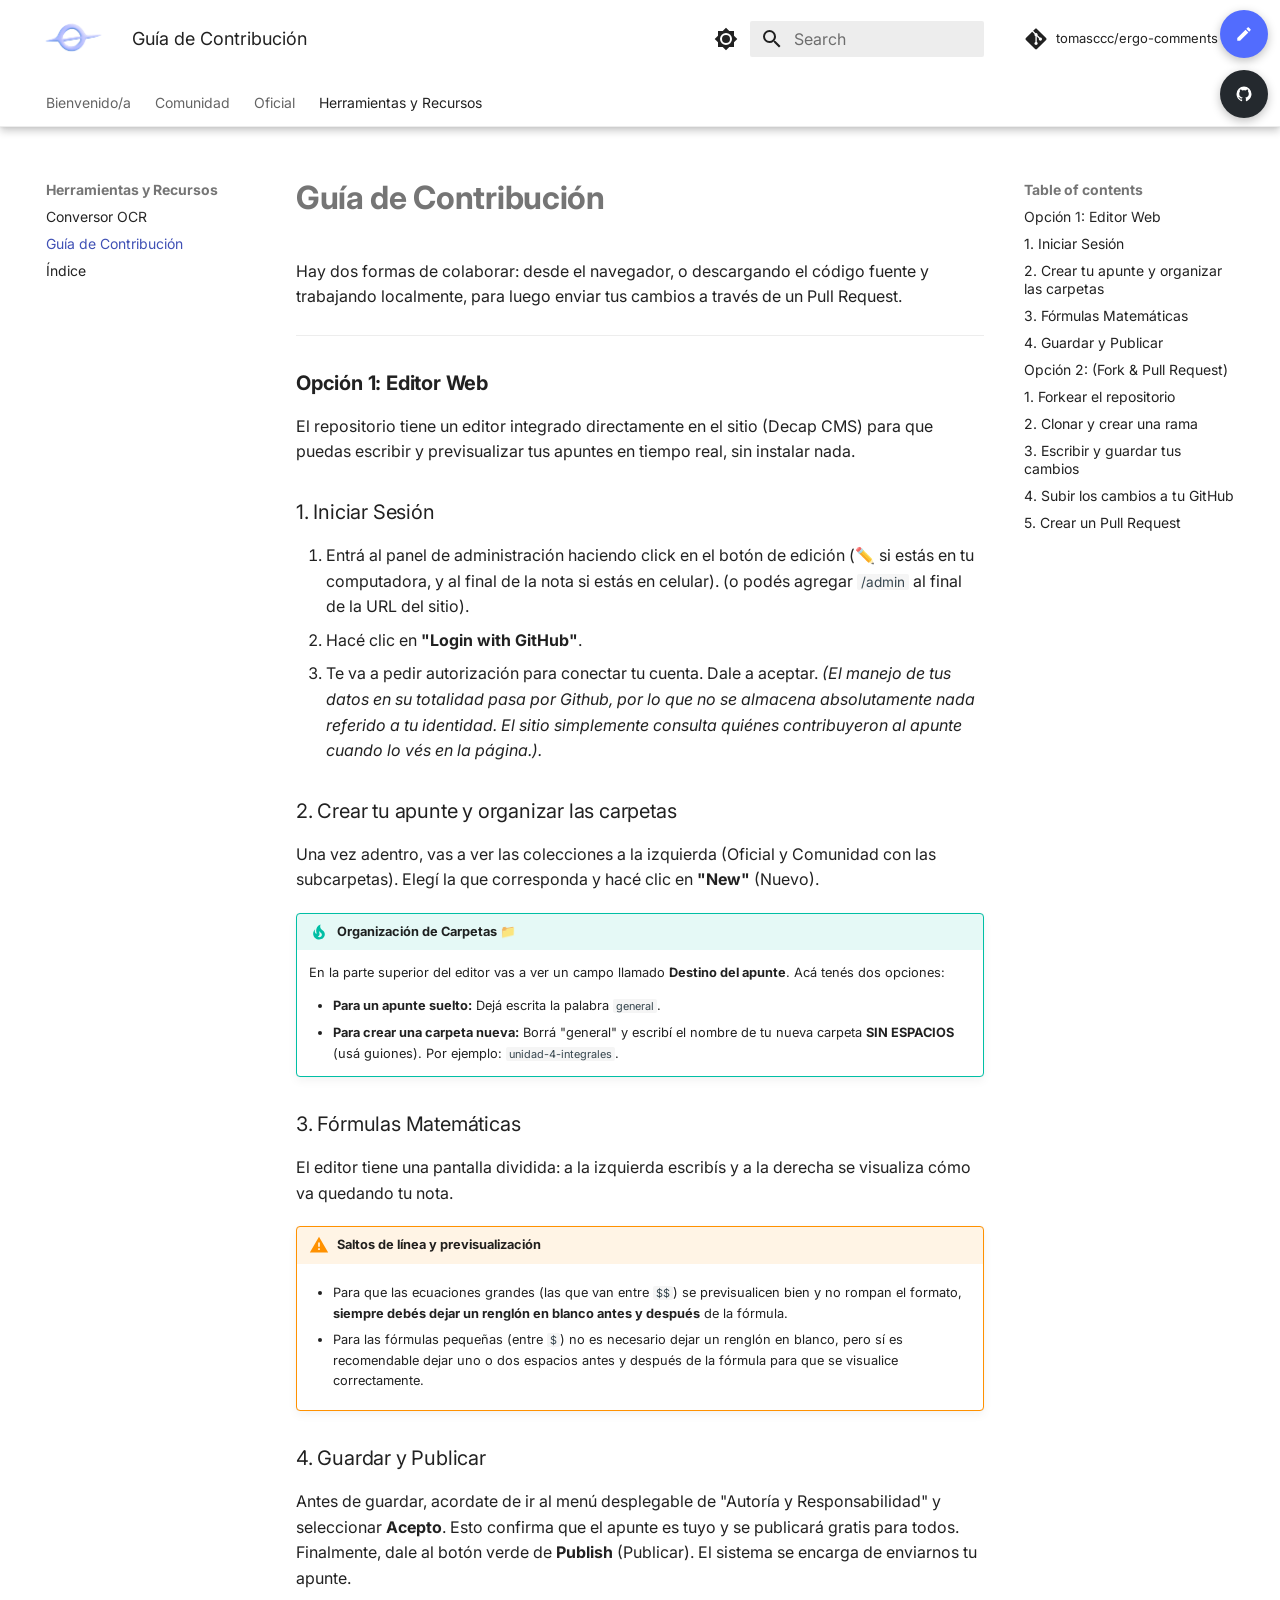
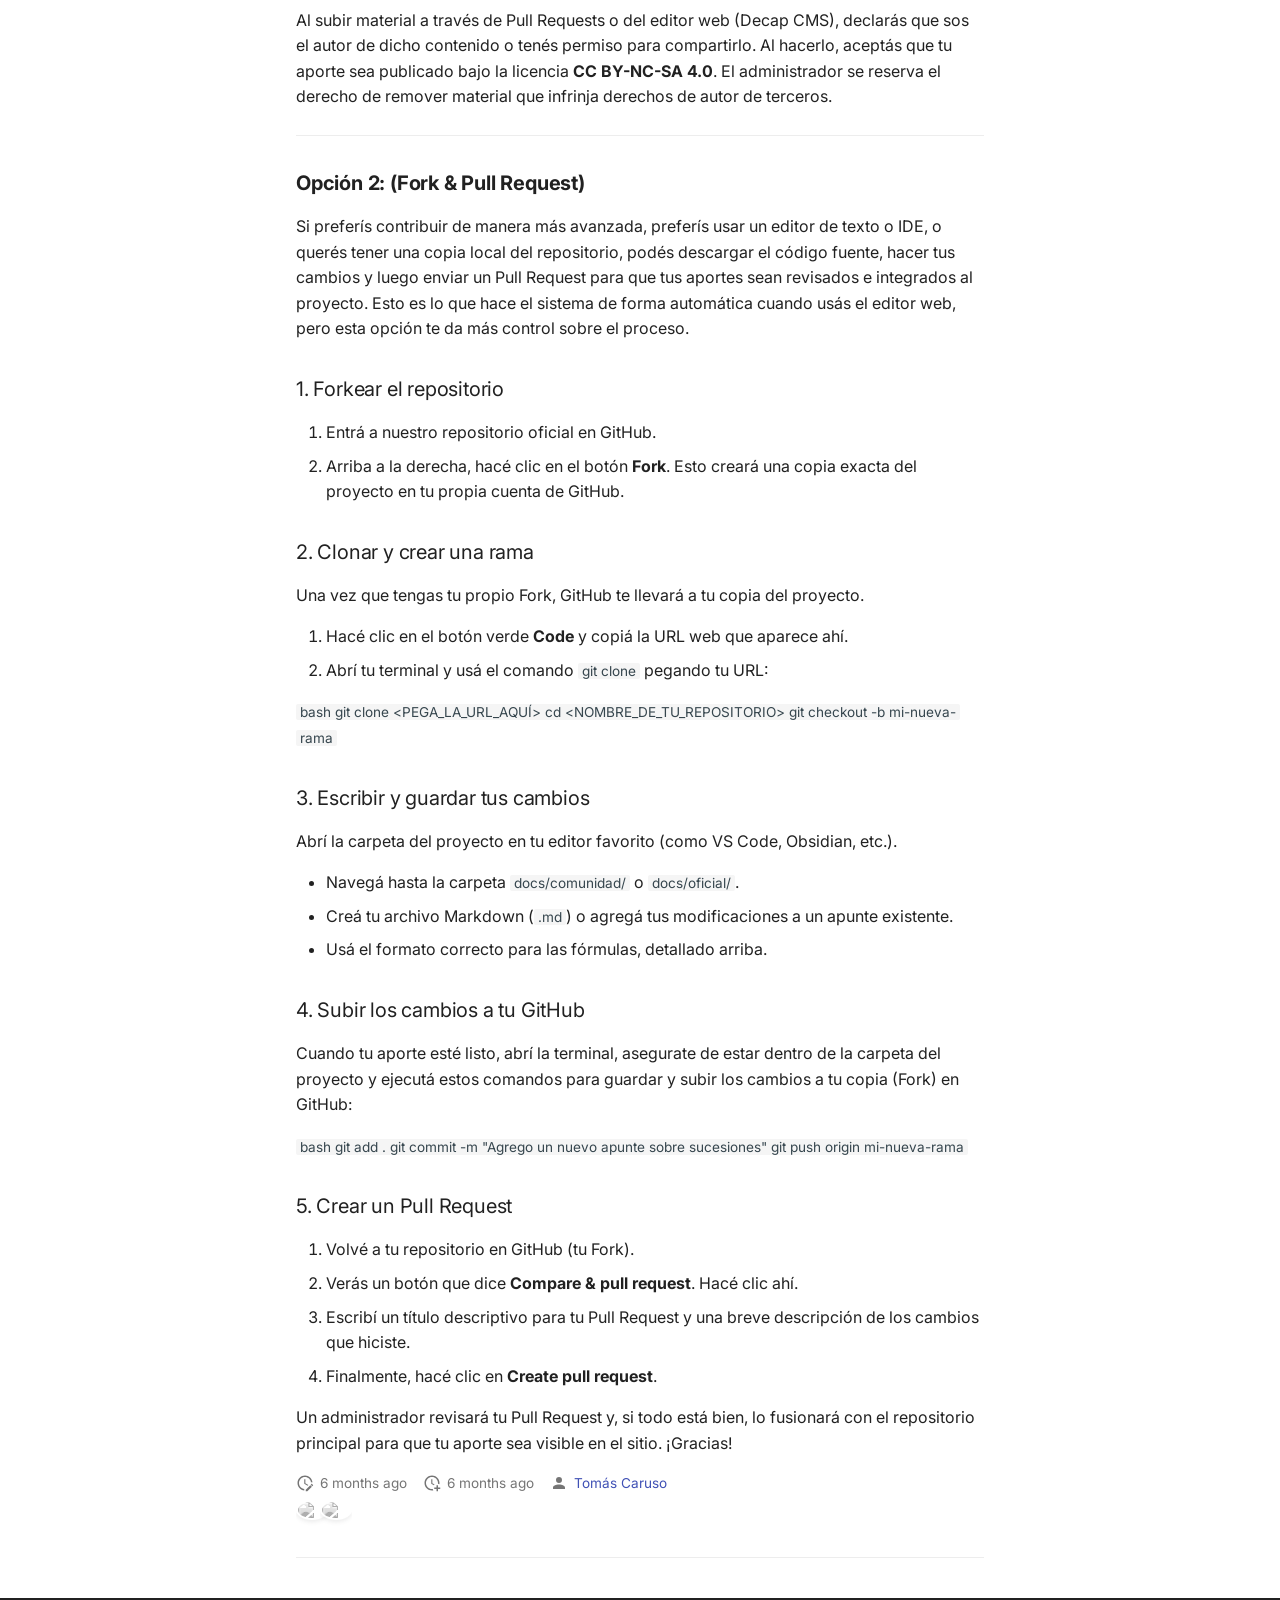
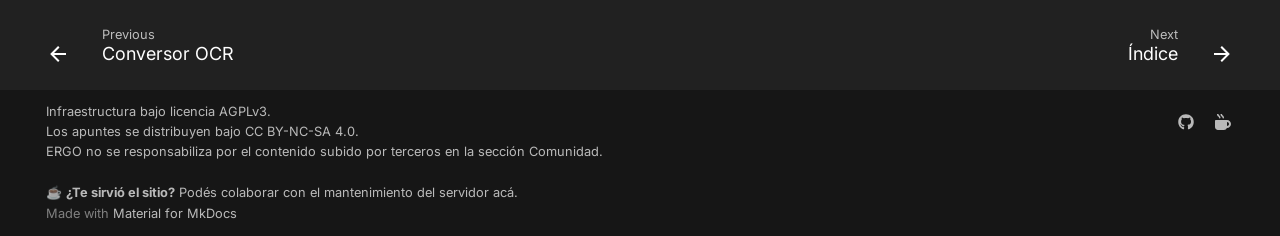
==== commit 6c7c0c4f: "Deployed 55325c0 with MkDocs version: 1.6.1" ====
--- a/contribution-guide/index.html
+++ b/contribution-guide/index.html
@@ -10,7 +10,7 @@
       
       
       
-        <link rel="canonical" href="https://tomasccc.github.io/ergo-template/contribution-guide/">
+        <link rel="canonical" href="https://tomasccc.github.io/ergo-comments/contribution-guide/">
       
       
         <link rel="prev" href="../ocr/">
@@ -27,7 +27,7 @@
     
     
       
-        <title>Guía de Contribución - ERGO TEMPLATE</title>
+        <title>Guía de Contribución - ERGO COMMENTS</title>
       
     
     
@@ -65,17 +65,17 @@
     
   
 <meta property="og:type" content="website" />
-<meta property="og:title" content="Guía de Contribución - ERGO TEMPLATE" />
+<meta property="og:title" content="Guía de Contribución - ERGO COMMENTS" />
 <meta property="og:description" content="Sitio estático para notas colaborativas" />
-<meta property="og:image" content="https://tomasccc.github.io/ergo-template/assets/images/social/contribution-guide.png" />
+<meta property="og:image" content="https://tomasccc.github.io/ergo-comments/assets/images/social/contribution-guide.png" />
 <meta property="og:image:type" content="image/png" />
 <meta property="og:image:width" content="1200" />
 <meta property="og:image:height" content="630" />
-<meta property="og:url" content="https://tomasccc.github.io/ergo-template/contribution-guide/" />
+<meta property="og:url" content="https://tomasccc.github.io/ergo-comments/contribution-guide/" />
 <meta property="twitter:card" content="summary_large_image" />
-<meta property="twitter:title" content="Guía de Contribución - ERGO TEMPLATE" />
+<meta property="twitter:title" content="Guía de Contribución - ERGO COMMENTS" />
 <meta property="twitter:description" content="Sitio estático para notas colaborativas" />
-<meta property="twitter:image" content="https://tomasccc.github.io/ergo-template/assets/images/social/contribution-guide.png" />
+<meta property="twitter:image" content="https://tomasccc.github.io/ergo-comments/assets/images/social/contribution-guide.png" />
 </head>
   
   
@@ -111,7 +111,7 @@
 
 <header class="md-header md-header--shadow md-header--lifted" data-md-component="header">
   <nav class="md-header__inner md-grid" aria-label="Header">
-    <a href=".." title="ERGO TEMPLATE" class="md-header__button md-logo" aria-label="ERGO TEMPLATE" data-md-component="logo">
+    <a href=".." title="ERGO COMMENTS" class="md-header__button md-logo" aria-label="ERGO COMMENTS" data-md-component="logo">
       
   <img src="../assets/logo.png" alt="logo">
 
@@ -124,7 +124,7 @@
       <div class="md-header__ellipsis">
         <div class="md-header__topic">
           <span class="md-ellipsis">
-            ERGO TEMPLATE
+            ERGO COMMENTS
           </span>
         </div>
         <div class="md-header__topic" data-md-component="header-topic">
@@ -217,13 +217,13 @@
     
     
       <div class="md-header__source">
-        <a href="https://github.com/tomasccc/ergo-template" title="Go to repository" class="md-source" data-md-component="source">
+        <a href="https://github.com/tomasccc/ergo-comments" title="Go to repository" class="md-source" data-md-component="source">
   <div class="md-source__icon md-icon">
     
     <svg xmlns="http://www.w3.org/2000/svg" viewBox="0 0 448 512"><!--! Font Awesome Free 7.1.0 by @fontawesome - https://fontawesome.com License - https://fontawesome.com/license/free (Icons: CC BY 4.0, Fonts: SIL OFL 1.1, Code: MIT License) Copyright 2025 Fonticons, Inc.--><path d="M439.6 236.1 244 40.5c-5.4-5.5-12.8-8.5-20.4-8.5s-15 3-20.4 8.4L162.5 81l51.5 51.5c27.1-9.1 52.7 16.8 43.4 43.7l49.7 49.7c34.2-11.8 61.2 31 35.5 56.7-26.5 26.5-70.2-2.9-56-37.3L240.3 199v121.9c25.3 12.5 22.3 41.8 9.1 55-6.4 6.4-15.2 10.1-24.3 10.1s-17.8-3.6-24.3-10.1c-17.6-17.6-11.1-46.9 11.2-56v-123c-20.8-8.5-24.6-30.7-18.6-45L142.6 101 8.5 235.1C3 240.6 0 247.9 0 255.5s3 15 8.5 20.4l195.6 195.7c5.4 5.4 12.7 8.4 20.4 8.4s15-3 20.4-8.4l194.7-194.7c5.4-5.4 8.4-12.8 8.4-20.4s-3-15-8.4-20.4"/></svg>
   </div>
   <div class="md-source__repository">
-    tomasccc/ergo-template
+    tomasccc/ergo-comments
   </div>
 </a>
       </div>
@@ -351,22 +351,22 @@
 
 <nav class="md-nav md-nav--primary md-nav--lifted" aria-label="Navigation" data-md-level="0">
   <label class="md-nav__title" for="__drawer">
-    <a href=".." title="ERGO TEMPLATE" class="md-nav__button md-logo" aria-label="ERGO TEMPLATE" data-md-component="logo">
+    <a href=".." title="ERGO COMMENTS" class="md-nav__button md-logo" aria-label="ERGO COMMENTS" data-md-component="logo">
       
   <img src="../assets/logo.png" alt="logo">
 
     </a>
-    ERGO TEMPLATE
+    ERGO COMMENTS
   </label>
   
     <div class="md-nav__source">
-      <a href="https://github.com/tomasccc/ergo-template" title="Go to repository" class="md-source" data-md-component="source">
+      <a href="https://github.com/tomasccc/ergo-comments" title="Go to repository" class="md-source" data-md-component="source">
   <div class="md-source__icon md-icon">
     
     <svg xmlns="http://www.w3.org/2000/svg" viewBox="0 0 448 512"><!--! Font Awesome Free 7.1.0 by @fontawesome - https://fontawesome.com License - https://fontawesome.com/license/free (Icons: CC BY 4.0, Fonts: SIL OFL 1.1, Code: MIT License) Copyright 2025 Fonticons, Inc.--><path d="M439.6 236.1 244 40.5c-5.4-5.5-12.8-8.5-20.4-8.5s-15 3-20.4 8.4L162.5 81l51.5 51.5c27.1-9.1 52.7 16.8 43.4 43.7l49.7 49.7c34.2-11.8 61.2 31 35.5 56.7-26.5 26.5-70.2-2.9-56-37.3L240.3 199v121.9c25.3 12.5 22.3 41.8 9.1 55-6.4 6.4-15.2 10.1-24.3 10.1s-17.8-3.6-24.3-10.1c-17.6-17.6-11.1-46.9 11.2-56v-123c-20.8-8.5-24.6-30.7-18.6-45L142.6 101 8.5 235.1C3 240.6 0 247.9 0 255.5s3 15 8.5 20.4l195.6 195.7c5.4 5.4 12.7 8.4 20.4 8.4s15-3 20.4-8.4l194.7-194.7c5.4-5.4 8.4-12.8 8.4-20.4s-3-15-8.4-20.4"/></svg>
   </div>
   <div class="md-source__repository">
-    tomasccc/ergo-template
+    tomasccc/ergo-comments
   </div>
 </a>
     </div>
@@ -1172,7 +1172,7 @@
     <span class="md-icon" title="Last update">
       <svg xmlns="http://www.w3.org/2000/svg" viewBox="0 0 24 24"><path d="M21 13.1c-.1 0-.3.1-.4.2l-1 1 2.1 2.1 1-1c.2-.2.2-.6 0-.8l-1.3-1.3c-.1-.1-.2-.2-.4-.2m-1.9 1.8-6.1 6V23h2.1l6.1-6.1zM12.5 7v5.2l4 2.4-1 1L11 13V7zM11 21.9c-5.1-.5-9-4.8-9-9.9C2 6.5 6.5 2 12 2c5.3 0 9.6 4.1 10 9.3-.3-.1-.6-.2-1-.2s-.7.1-1 .2C19.6 7.2 16.2 4 12 4c-4.4 0-8 3.6-8 8 0 4.1 3.1 7.5 7.1 7.9l-.1.2z"/></svg>
     </span>
-    <span class="git-revision-date-localized-plugin git-revision-date-localized-plugin-timeago" title="May 16, 2026 00:31:44 UTC"><span class="timeago" datetime="2026-05-16T00:31:44+00:00" locale="en"></span></span><span class="git-revision-date-localized-plugin git-revision-date-localized-plugin-iso_date" title="May 16, 2026 00:31:44 UTC">2026-05-16</span>
+    <span class="git-revision-date-localized-plugin git-revision-date-localized-plugin-timeago" title="May 17, 2026 00:24:02 UTC"><span class="timeago" datetime="2026-05-17T00:24:02+00:00" locale="en"></span></span><span class="git-revision-date-localized-plugin git-revision-date-localized-plugin-iso_date" title="May 17, 2026 00:24:02 UTC">2026-05-17</span>
   </span>
 
     
@@ -1182,7 +1182,7 @@
     <span class="md-icon" title="Created">
       <svg xmlns="http://www.w3.org/2000/svg" viewBox="0 0 24 24"><path d="M14.47 15.08 11 13V7h1.5v5.25l3.08 1.83c-.41.28-.79.62-1.11 1m-1.39 4.84c-.36.05-.71.08-1.08.08-4.42 0-8-3.58-8-8s3.58-8 8-8 8 3.58 8 8c0 .37-.03.72-.08 1.08.69.1 1.33.32 1.92.64.1-.56.16-1.13.16-1.72 0-5.5-4.5-10-10-10S2 6.5 2 12s4.47 10 10 10c.59 0 1.16-.06 1.72-.16-.32-.59-.54-1.23-.64-1.92M18 15v3h-3v2h3v3h2v-3h3v-2h-3v-3z"/></svg>
     </span>
-    <span class="git-revision-date-localized-plugin git-revision-date-localized-plugin-timeago" title="May 16, 2026 00:31:44 UTC"><span class="timeago" datetime="2026-05-16T00:31:44+00:00" locale="en"></span></span><span class="git-revision-date-localized-plugin git-revision-date-localized-plugin-iso_date" title="May 16, 2026 00:31:44 UTC">2026-05-16</span>
+    <span class="git-revision-date-localized-plugin git-revision-date-localized-plugin-timeago" title="May 17, 2026 00:24:02 UTC"><span class="timeago" datetime="2026-05-17T00:24:02+00:00" locale="en"></span></span><span class="git-revision-date-localized-plugin git-revision-date-localized-plugin-iso_date" title="May 17, 2026 00:24:02 UTC">2026-05-17</span>
   </span>
 
     
@@ -1197,7 +1197,7 @@
     </span>
     <nav>
       
-        <a href="mailto:405310@tecnicatura.frc.utn.edu.ar">405310-Caruso-Tomas</a>
+        <a href="mailto:143461944+tomasccc@users.noreply.github.com">Tomás Caruso</a>
     </nav>
   </span>
 
@@ -1218,6 +1218,11 @@
         <a href="https://github.com/tomasccc" class="md-author" title="@tomasccc">
           
           <img src="https://avatars.githubusercontent.com/u/143461944?v=4&size=72" alt="tomasccc">
+        </a>
+      
+        <a href="https://github.com/web-flow" class="md-author" title="@web-flow">
+          
+          <img src="https://avatars.githubusercontent.com/u/19864447?v=4&size=72" alt="web-flow">
         </a>
       
       
@@ -1245,7 +1250,7 @@
     </span>
   </a>
 
-  <a href="https://github.com/tomasccc/ergo-template/edit/main/docs/contribution-guide.md" 
+  <a href="https://github.com/tomasccc/ergo-comments/edit/main/docs/contribution-guide.md" 
      title="Editar en GitHub"
      class="famaf-btn-flotante github-btn"
      target="_blank"
@@ -1261,7 +1266,7 @@
     <svg xmlns="http://www.w3.org/2000/svg" viewBox="0 0 24 24"><path d="M20.71,7.04C21.1,6.65 21.1,6 20.71,5.63L18.37,3.29C18,2.9 17.35,2.9 16.96,3.29L15.12,5.12L18.87,8.87M3,17.25V21H6.75L17.81,9.93L14.06,6.18L3,17.25Z"/></svg>
     Editar con editor web (Decap CMS)
   </a>
-  <a href="https://github.com/tomasccc/ergo-template/edit/main/docs/contribution-guide.md" class="famaf-btn-inline github-btn-inline" target="_blank" rel="noopener">
+  <a href="https://github.com/tomasccc/ergo-comments/edit/main/docs/contribution-guide.md" class="famaf-btn-inline github-btn-inline" target="_blank" rel="noopener">
     <svg xmlns="http://www.w3.org/2000/svg" viewBox="0 0 24 24"><path d="M12,2A10,10 0 0,0 2,12C2,16.42 4.87,20.17 8.84,21.5C9.34,21.58 9.5,21.27 9.5,21C9.5,20.77 9.5,20.14 9.5,19.31C6.73,19.91 6.14,17.97 6.14,17.97C5.68,16.81 5.03,16.5 5.03,16.5C4.12,15.88 5.1,15.9 5.1,15.9C6.1,15.97 6.63,16.93 6.63,16.93C7.5,18.45 8.97,18 9.54,17.76C9.63,17.11 9.89,16.67 10.17,16.42C7.95,16.17 5.62,15.31 5.62,11.5C5.62,10.39 6,9.5 6.65,8.79C6.55,8.54 6.2,7.5 6.75,6.15C6.75,6.15 7.59,5.88 9.5,7.17C10.29,6.95 11.15,6.84 12,6.84C12.85,6.84 13.71,6.95 14.5,7.17C16.41,5.88 17.25,6.15 17.25,6.15C17.8,7.5 17.45,8.54 17.35,8.79C18,9.5 18.38,10.39 18.38,11.5C18.38,15.32 16.04,16.16 13.81,16.41C14.17,16.72 14.5,17.33 14.5,18.26C14.5,19.6 14.5,20.68 14.5,21C14.5,21.27 14.66,21.59 15.17,21.5C19.14,20.16 22,16.42 22,12A10,10 0 0,0 12,2Z"/></svg>
     Editar en GitHub
   </a>
